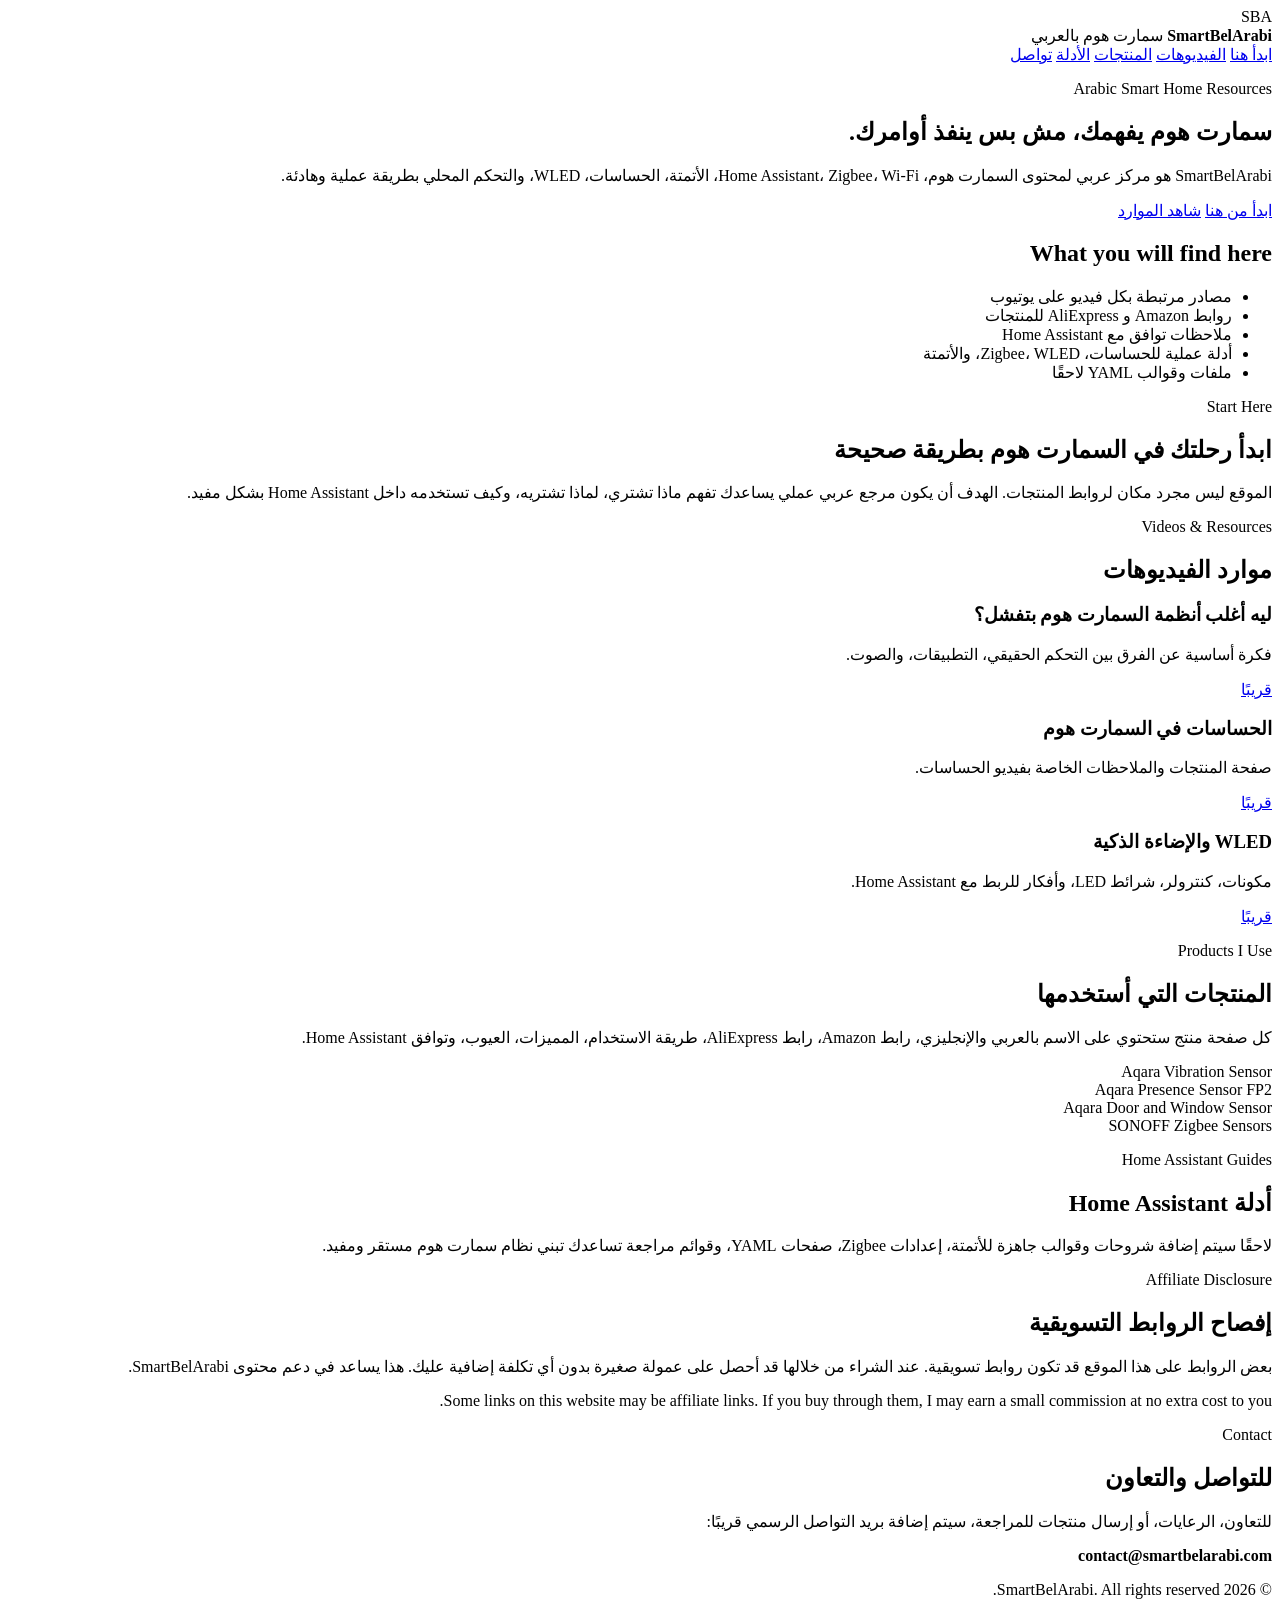
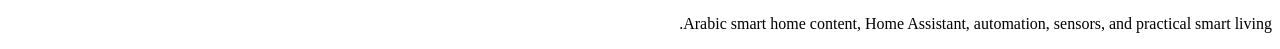
==== index.html @ aaa1e601 "Create index.html" ====
<!DOCTYPE html>
<html lang="ar" dir="rtl">
<head>
  <meta charset="UTF-8" />
  <meta name="viewport" content="width=device-width, initial-scale=1.0" />
  <title>SmartBelArabi | سمارت هوم بالعربي</title>
  <meta name="description" content="SmartBelArabi is an Arabic smart home resource hub for Home Assistant, Zigbee, Wi-Fi, automation, sensors, WLED, and practical smart living." />
  <link rel="stylesheet" href="style.css" />
</head>

<body>
  <header class="site-header">
    <div class="container nav">
      <div class="brand">
        <div class="logo">SBA</div>
        <div>
          <strong>SmartBelArabi</strong>
          <span>سمارت هوم بالعربي</span>
        </div>
      </div>

      <nav>
        <a href="#start">ابدأ هنا</a>
        <a href="#videos">الفيديوهات</a>
        <a href="#products">المنتجات</a>
        <a href="#guides">الأدلة</a>
        <a href="#contact">تواصل</a>
      </nav>
    </div>
  </header>

  <main>
    <section class="hero">
      <div class="container hero-grid">
        <div class="hero-content">
          <p class="eyebrow">Arabic Smart Home Resources</p>
          <h1>سمارت هوم يفهمك، مش بس ينفذ أوامرك.</h1>
          <p class="hero-text">
            SmartBelArabi هو مركز عربي لمحتوى السمارت هوم، Home Assistant، Zigbee، Wi-Fi،
            الأتمتة، الحساسات، WLED، والتحكم المحلي بطريقة عملية وهادئة.
          </p>

          <div class="hero-actions">
            <a class="btn primary" href="#start">ابدأ من هنا</a>
            <a class="btn secondary" href="#videos">شاهد الموارد</a>
          </div>
        </div>

        <div class="hero-card">
          <h2>What you will find here</h2>
          <ul>
            <li>مصادر مرتبطة بكل فيديو على يوتيوب</li>
            <li>روابط Amazon و AliExpress للمنتجات</li>
            <li>ملاحظات توافق مع Home Assistant</li>
            <li>أدلة عملية للحساسات، Zigbee، WLED، والأتمتة</li>
            <li>ملفات وقوالب YAML لاحقًا</li>
          </ul>
        </div>
      </div>
    </section>

    <section id="start" class="section">
      <div class="container">
        <p class="section-label">Start Here</p>
        <h2>ابدأ رحلتك في السمارت هوم بطريقة صحيحة</h2>
        <p>
          الموقع ليس مجرد مكان لروابط المنتجات. الهدف أن يكون مرجع عربي عملي يساعدك تفهم
          ماذا تشتري، لماذا تشتريه، وكيف تستخدمه داخل Home Assistant بشكل مفيد.
        </p>
      </div>
    </section>

    <section id="videos" class="section cards-section">
      <div class="container">
        <p class="section-label">Videos & Resources</p>
        <h2>موارد الفيديوهات</h2>

        <div class="cards">
          <article class="card">
            <h3>ليه أغلب أنظمة السمارت هوم بتفشل؟</h3>
            <p>فكرة أساسية عن الفرق بين التحكم الحقيقي، التطبيقات، والصوت.</p>
            <a href="#">قريبًا</a>
          </article>

          <article class="card">
            <h3>الحساسات في السمارت هوم</h3>
            <p>صفحة المنتجات والملاحظات الخاصة بفيديو الحساسات.</p>
            <a href="#">قريبًا</a>
          </article>

          <article class="card">
            <h3>WLED والإضاءة الذكية</h3>
            <p>مكونات، كنترولر، شرائط LED، وأفكار للربط مع Home Assistant.</p>
            <a href="#">قريبًا</a>
          </article>
        </div>
      </div>
    </section>

    <section id="products" class="section">
      <div class="container two-column">
        <div>
          <p class="section-label">Products I Use</p>
          <h2>المنتجات التي أستخدمها</h2>
          <p>
            كل صفحة منتج ستحتوي على الاسم بالعربي والإنجليزي، رابط Amazon، رابط AliExpress،
            طريقة الاستخدام، المميزات، العيوب، وتوافق Home Assistant.
          </p>
        </div>

        <div class="mini-list">
          <div>Aqara Vibration Sensor</div>
          <div>Aqara Presence Sensor FP2</div>
          <div>Aqara Door and Window Sensor</div>
          <div>SONOFF Zigbee Sensors</div>
        </div>
      </div>
    </section>

    <section id="guides" class="section dark-section">
      <div class="container">
        <p class="section-label">Home Assistant Guides</p>
        <h2>أدلة Home Assistant</h2>
        <p>
          لاحقًا سيتم إضافة شروحات وقوالب جاهزة للأتمتة، إعدادات Zigbee، صفحات YAML،
          وقوائم مراجعة تساعدك تبني نظام سمارت هوم مستقر ومفيد.
        </p>
      </div>
    </section>

    <section class="section disclosure">
      <div class="container">
        <p class="section-label">Affiliate Disclosure</p>
        <h2>إفصاح الروابط التسويقية</h2>
        <p>
          بعض الروابط على هذا الموقع قد تكون روابط تسويقية. عند الشراء من خلالها قد أحصل على عمولة صغيرة
          بدون أي تكلفة إضافية عليك. هذا يساعد في دعم محتوى SmartBelArabi.
        </p>
        <p>
          Some links on this website may be affiliate links. If you buy through them, I may earn a small commission
          at no extra cost to you.
        </p>
      </div>
    </section>

    <section id="contact" class="section contact">
      <div class="container">
        <p class="section-label">Contact</p>
        <h2>للتواصل والتعاون</h2>
        <p>
          للتعاون، الرعايات، أو إرسال منتجات للمراجعة، سيتم إضافة بريد التواصل الرسمي قريبًا:
        </p>
        <strong>contact@smartbelarabi.com</strong>
      </div>
    </section>
  </main>

  <footer class="site-footer">
    <div class="container footer-content">
      <p>© 2026 SmartBelArabi. All rights reserved.</p>
      <p>Arabic smart home content, Home Assistant, automation, sensors, and practical smart living.</p>
    </div>
  </footer>
</body>
</html>
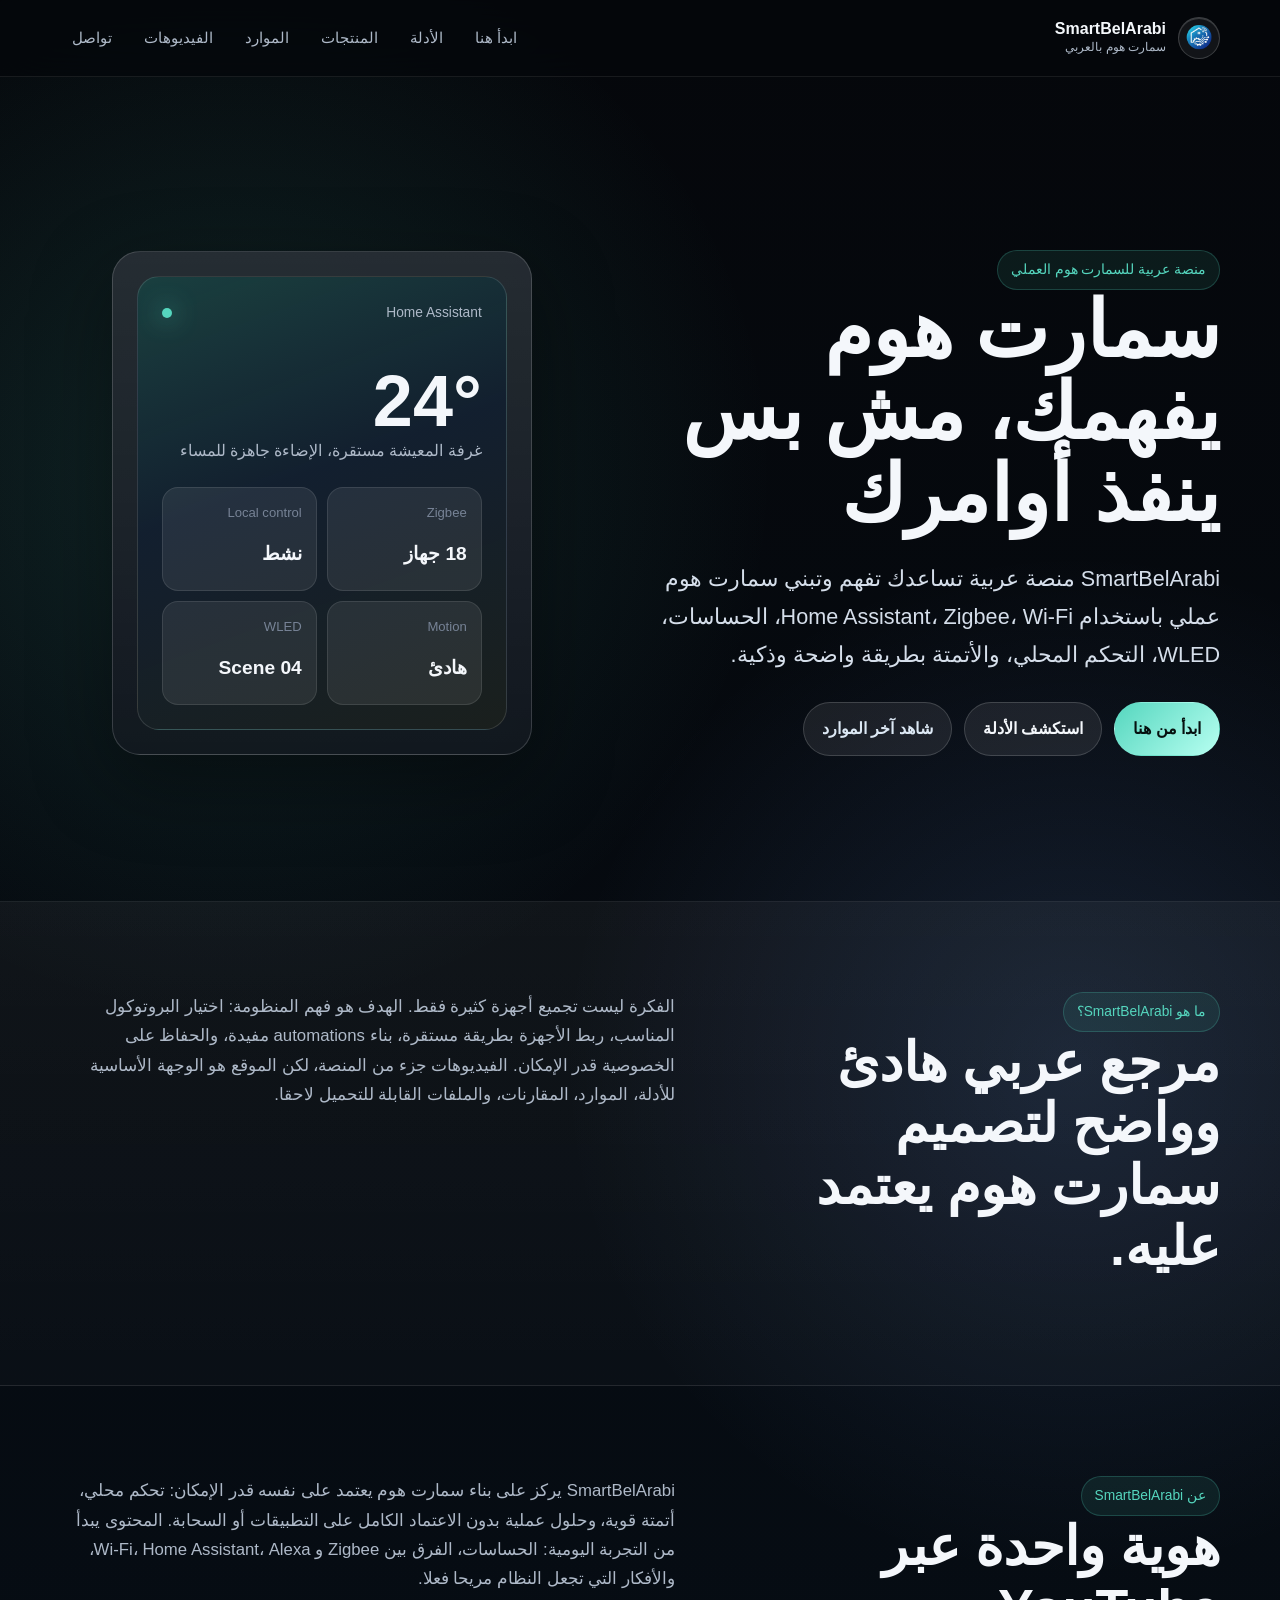
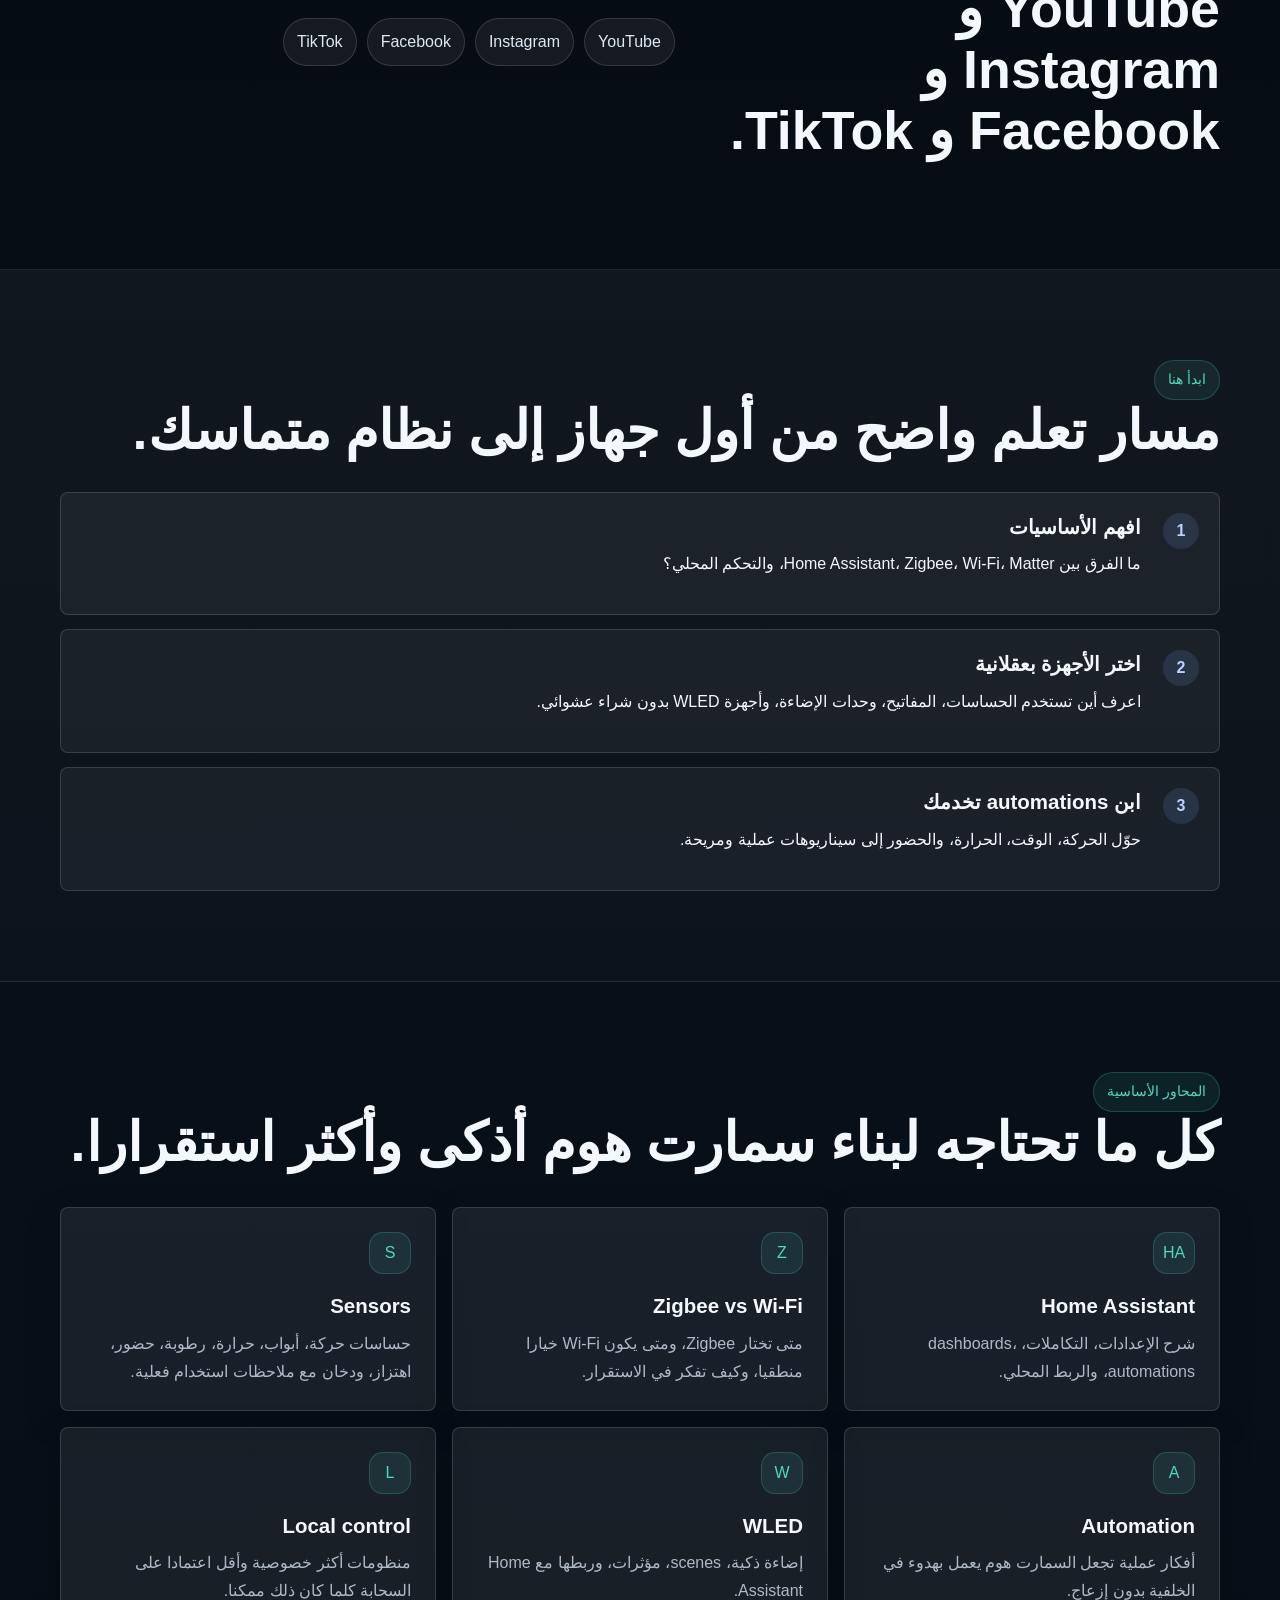
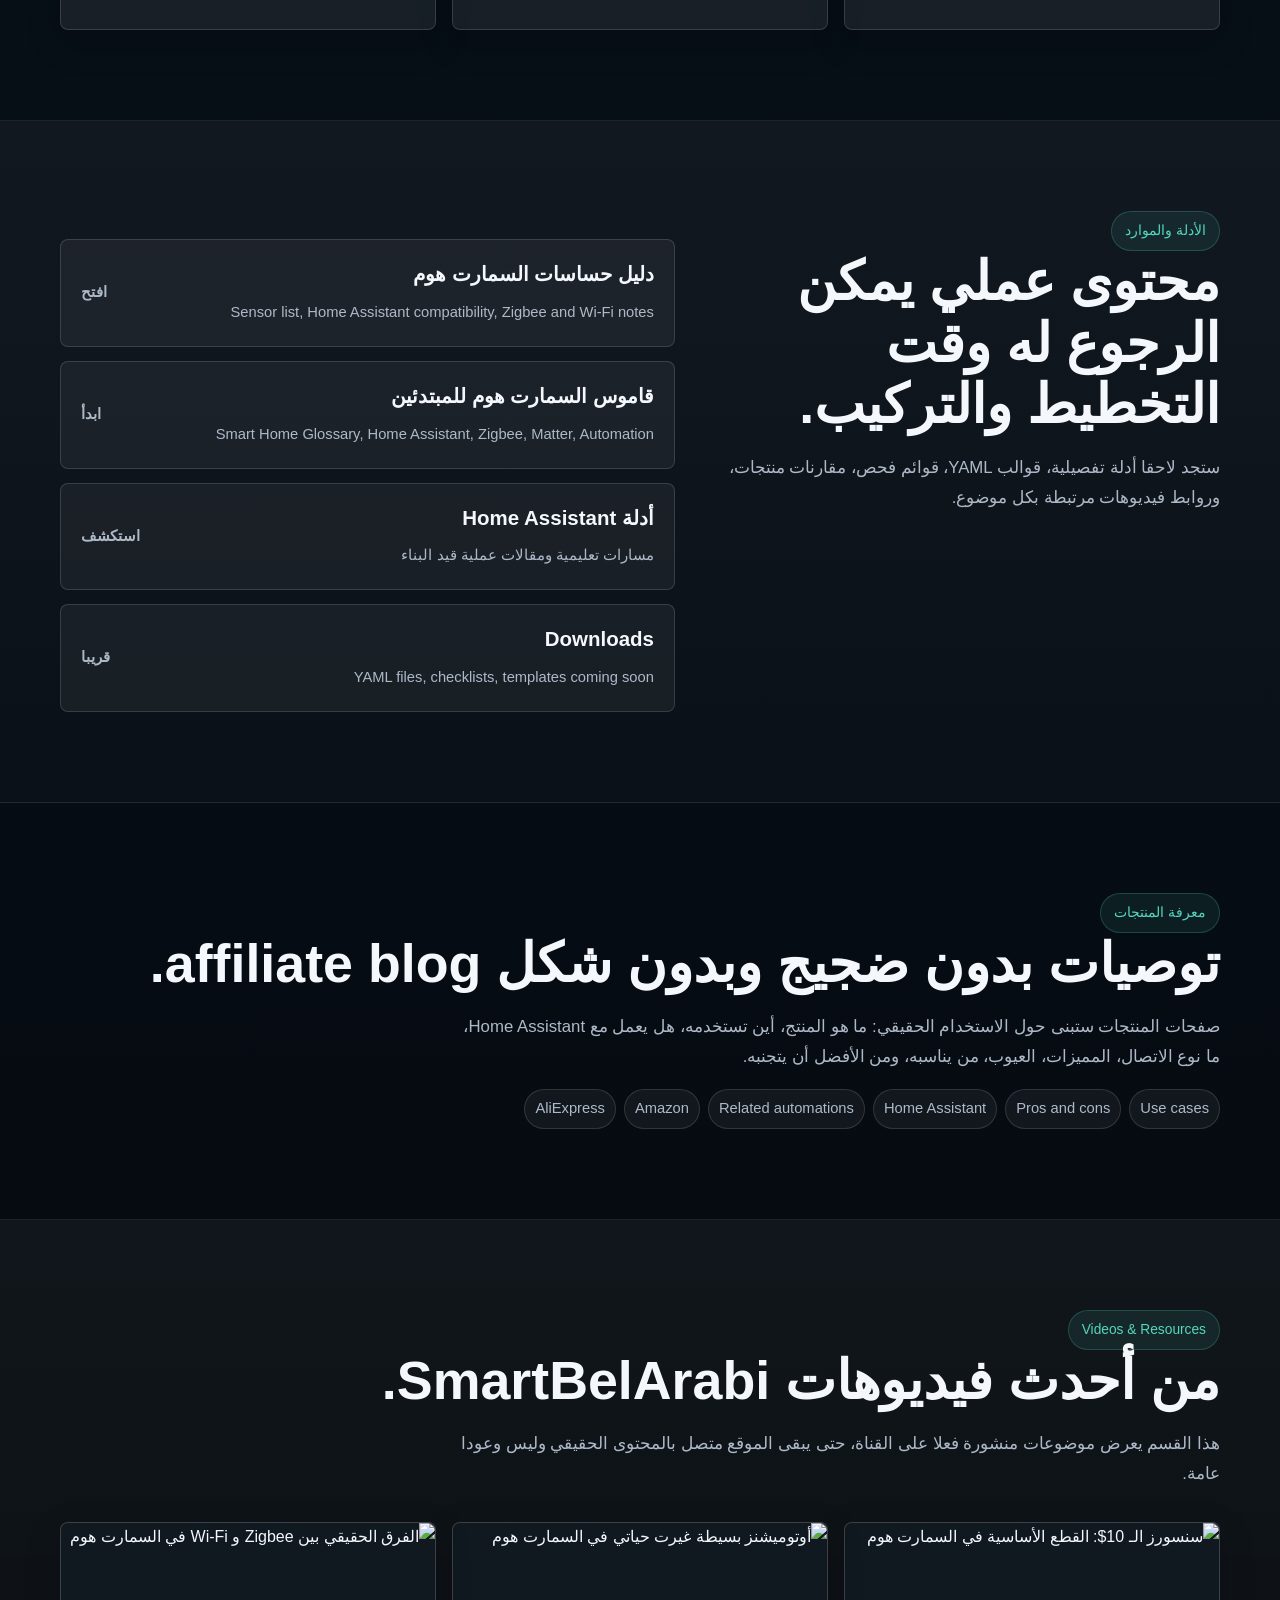
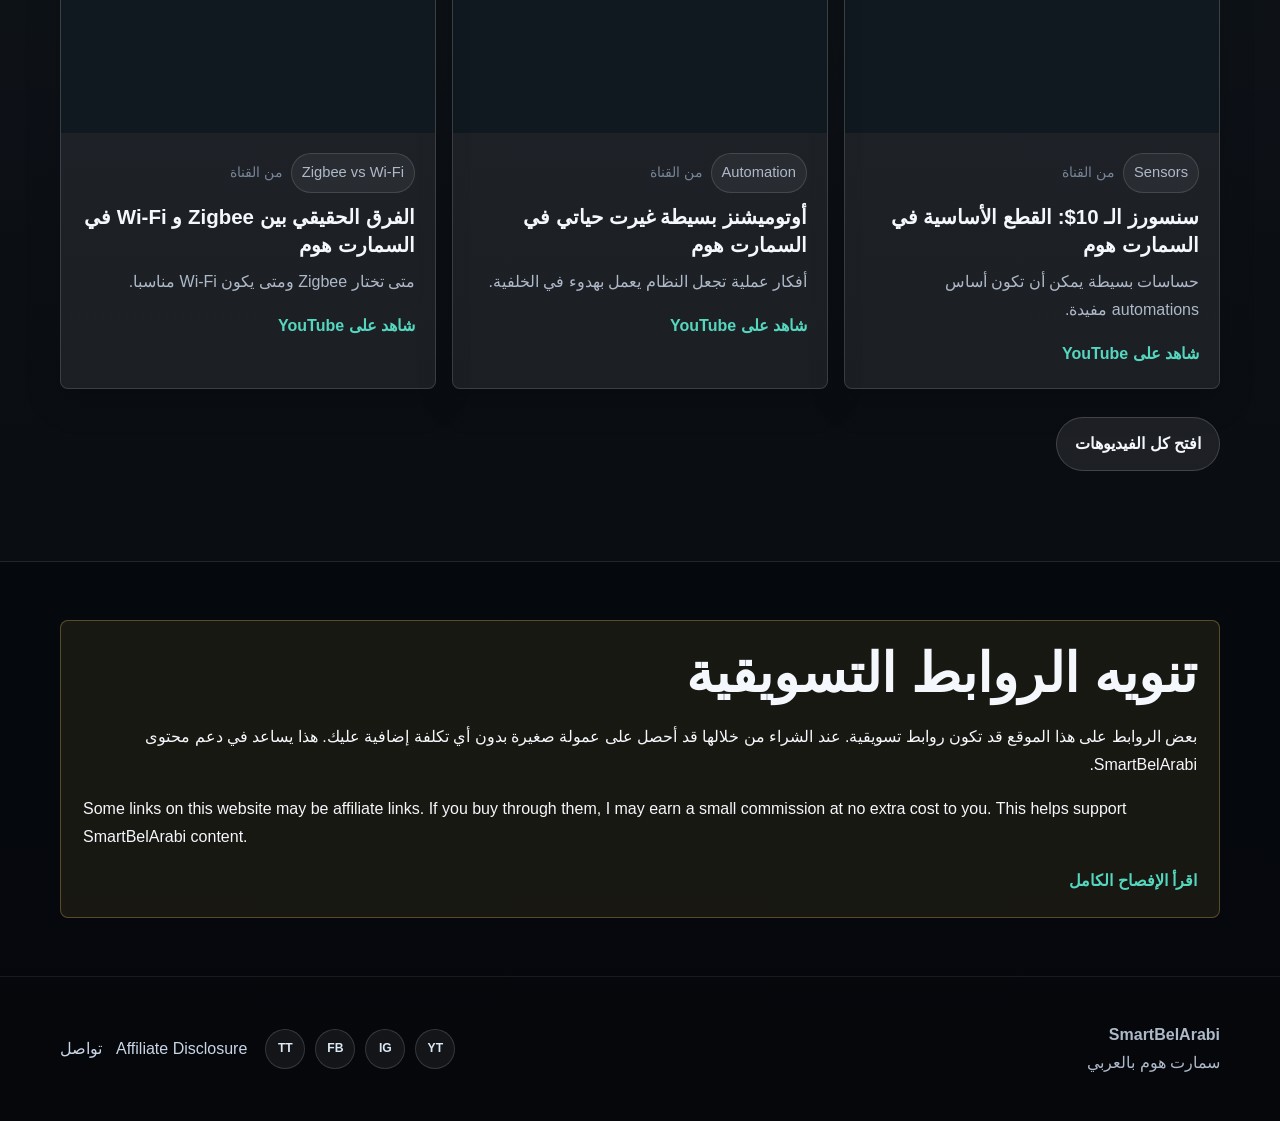
==== commit 7ae6021e: "Redesign SmartBelArabi static website" ====
--- a/index.html
+++ b/index.html
@@ -1,165 +1,195 @@
-<!DOCTYPE html>
+<!doctype html>
 <html lang="ar" dir="rtl">
 <head>
-  <meta charset="UTF-8" />
-  <meta name="viewport" content="width=device-width, initial-scale=1.0" />
-  <title>SmartBelArabi | سمارت هوم بالعربي</title>
-  <meta name="description" content="SmartBelArabi is an Arabic smart home resource hub for Home Assistant, Zigbee, Wi-Fi, automation, sensors, WLED, and practical smart living." />
-  <link rel="stylesheet" href="style.css" />
+  <meta charset="utf-8">
+  <meta name="viewport" content="width=device-width, initial-scale=1">
+  <title>SmartBelArabi | سمارت هوم بالعربي، Home Assistant، Zigbee، Automation</title>
+  <meta name="description" content="SmartBelArabi منصة عربية premium لفهم وبناء سمارت هوم عملي باستخدام Home Assistant، Zigbee، Wi-Fi، Sensors، WLED، Local control، Matter، والأتمتة.">
+  <link rel="stylesheet" href="style.css">
 </head>
-
 <body>
   <header class="site-header">
-    <div class="container nav">
-      <div class="brand">
-        <div class="logo">SBA</div>
-        <div>
-          <strong>SmartBelArabi</strong>
-          <span>سمارت هوم بالعربي</span>
-        </div>
-      </div>
-
-      <nav>
-        <a href="#start">ابدأ هنا</a>
-        <a href="#videos">الفيديوهات</a>
-        <a href="#products">المنتجات</a>
-        <a href="#guides">الأدلة</a>
-        <a href="#contact">تواصل</a>
+    <div class="nav-shell">
+      <a class="brand" href="index.html" aria-label="SmartBelArabi الرئيسية">
+        <span class="brand-mark"><img src="assets/smart-bel-logo-white.png" alt="SmartBelArabi logo"></span>
+        <span class="brand-text"><strong>SmartBelArabi</strong><span>سمارت هوم بالعربي</span></span>
+      </a>
+      <button class="menu-toggle" type="button" aria-label="فتح القائمة" aria-expanded="false"><span></span><span></span><span></span></button>
+      <nav class="nav-links" aria-label="التنقل الرئيسي">
+        <a href="pages/start-here.html">ابدأ هنا</a>
+        <a href="guides/index.html">الأدلة</a>
+        <a href="products/index.html">المنتجات</a>
+        <a href="resources/index.html">الموارد</a>
+        <a href="pages/videos.html">الفيديوهات</a>
+        <a href="pages/contact.html">تواصل</a>
       </nav>
     </div>
   </header>
 
   <main>
     <section class="hero">
-      <div class="container hero-grid">
-        <div class="hero-content">
-          <p class="eyebrow">Arabic Smart Home Resources</p>
-          <h1>سمارت هوم يفهمك، مش بس ينفذ أوامرك.</h1>
-          <p class="hero-text">
-            SmartBelArabi هو مركز عربي لمحتوى السمارت هوم، Home Assistant، Zigbee، Wi-Fi،
-            الأتمتة، الحساسات، WLED، والتحكم المحلي بطريقة عملية وهادئة.
-          </p>
-
-          <div class="hero-actions">
-            <a class="btn primary" href="#start">ابدأ من هنا</a>
-            <a class="btn secondary" href="#videos">شاهد الموارد</a>
+      <div class="section-inner hero-grid">
+        <div>
+          <span class="eyebrow">منصة عربية للسمارت هوم العملي</span>
+          <h1>سمارت هوم يفهمك، مش بس ينفذ أوامرك</h1>
+          <p class="lead">SmartBelArabi منصة عربية تساعدك تفهم وتبني سمارت هوم عملي باستخدام Home Assistant، Zigbee، Wi-Fi، الحساسات، WLED، التحكم المحلي، والأتمتة بطريقة واضحة وذكية.</p>
+          <div class="actions">
+            <a class="button primary" href="pages/start-here.html">ابدأ من هنا</a>
+            <a class="button" href="guides/index.html">استكشف الأدلة</a>
+            <a class="button ghost" href="resources/index.html">شاهد آخر الموارد</a>
           </div>
         </div>
-
-        <div class="hero-card">
-          <h2>What you will find here</h2>
-          <ul>
-            <li>مصادر مرتبطة بكل فيديو على يوتيوب</li>
-            <li>روابط Amazon و AliExpress للمنتجات</li>
-            <li>ملاحظات توافق مع Home Assistant</li>
-            <li>أدلة عملية للحساسات، Zigbee، WLED، والأتمتة</li>
-            <li>ملفات وقوالب YAML لاحقًا</li>
-          </ul>
+        <div class="device-stage" aria-hidden="true">
+          <div class="device-panel">
+            <div class="device-screen">
+              <div class="screen-top"><span>Home Assistant</span><span class="status-dot"></span></div>
+              <div class="metric"><strong>24°</strong><span>غرفة المعيشة مستقرة، الإضاءة جاهزة للمساء</span></div>
+              <div class="mini-grid">
+                <div class="mini-card"><span>Zigbee</span><strong>18 جهاز</strong></div>
+                <div class="mini-card"><span>Local control</span><strong>نشط</strong></div>
+                <div class="mini-card"><span>Motion</span><strong>هادئ</strong></div>
+                <div class="mini-card"><span>WLED</span><strong>Scene 04</strong></div>
+              </div>
+            </div>
+          </div>
         </div>
       </div>
     </section>
 
-    <section id="start" class="section">
-      <div class="container">
-        <p class="section-label">Start Here</p>
-        <h2>ابدأ رحلتك في السمارت هوم بطريقة صحيحة</h2>
-        <p>
-          الموقع ليس مجرد مكان لروابط المنتجات. الهدف أن يكون مرجع عربي عملي يساعدك تفهم
-          ماذا تشتري، لماذا تشتريه، وكيف تستخدمه داخل Home Assistant بشكل مفيد.
-        </p>
-      </div>
-    </section>
-
-    <section id="videos" class="section cards-section">
-      <div class="container">
-        <p class="section-label">Videos & Resources</p>
-        <h2>موارد الفيديوهات</h2>
-
-        <div class="cards">
-          <article class="card">
-            <h3>ليه أغلب أنظمة السمارت هوم بتفشل؟</h3>
-            <p>فكرة أساسية عن الفرق بين التحكم الحقيقي، التطبيقات، والصوت.</p>
-            <a href="#">قريبًا</a>
-          </article>
-
-          <article class="card">
-            <h3>الحساسات في السمارت هوم</h3>
-            <p>صفحة المنتجات والملاحظات الخاصة بفيديو الحساسات.</p>
-            <a href="#">قريبًا</a>
-          </article>
-
-          <article class="card">
-            <h3>WLED والإضاءة الذكية</h3>
-            <p>مكونات، كنترولر، شرائط LED، وأفكار للربط مع Home Assistant.</p>
-            <a href="#">قريبًا</a>
-          </article>
+    <section class="section band">
+      <div class="section-inner split">
+        <div>
+          <span class="eyebrow">ما هو SmartBelArabi؟</span>
+          <h2>مرجع عربي هادئ وواضح لتصميم سمارت هوم يعتمد عليه.</h2>
+        </div>
+        <div>
+          <p class="section-copy">الفكرة ليست تجميع أجهزة كثيرة فقط. الهدف هو فهم المنظومة: اختيار البروتوكول المناسب، ربط الأجهزة بطريقة مستقرة، بناء automations مفيدة، والحفاظ على الخصوصية قدر الإمكان. الفيديوهات جزء من المنصة، لكن الموقع هو الوجهة الأساسية للأدلة، الموارد، المقارنات، والملفات القابلة للتحميل لاحقا.</p>
         </div>
       </div>
     </section>
 
-    <section id="products" class="section">
-      <div class="container two-column">
+    <section class="section">
+      <div class="section-inner split">
         <div>
-          <p class="section-label">Products I Use</p>
-          <h2>المنتجات التي أستخدمها</h2>
-          <p>
-            كل صفحة منتج ستحتوي على الاسم بالعربي والإنجليزي، رابط Amazon، رابط AliExpress،
-            طريقة الاستخدام، المميزات، العيوب، وتوافق Home Assistant.
-          </p>
+          <span class="eyebrow">عن SmartBelArabi</span>
+          <h2>هوية واحدة عبر YouTube و Instagram و Facebook و TikTok.</h2>
         </div>
-
-        <div class="mini-list">
-          <div>Aqara Vibration Sensor</div>
-          <div>Aqara Presence Sensor FP2</div>
-          <div>Aqara Door and Window Sensor</div>
-          <div>SONOFF Zigbee Sensors</div>
+        <div>
+          <p class="section-copy">SmartBelArabi يركز على بناء سمارت هوم يعتمد على نفسه قدر الإمكان: تحكم محلي، أتمتة قوية، وحلول عملية بدون الاعتماد الكامل على التطبيقات أو السحابة. المحتوى يبدأ من التجربة اليومية: الحساسات، الفرق بين Zigbee و Wi-Fi، Home Assistant، Alexa، والأفكار التي تجعل النظام مريحا فعلا.</p>
+          <div class="social-links" aria-label="روابط SmartBelArabi الاجتماعية">
+            <a href="https://www.youtube.com/@smartbelarabi">YouTube</a>
+            <a href="https://instagram.com/smartbelarabi">Instagram</a>
+            <a href="https://www.facebook.com/smartBelArabi">Facebook</a>
+            <a href="https://www.tiktok.com/@smarthomebelarabi?_r=1&_t=ZS-96xCfoLJYSC">TikTok</a>
+          </div>
         </div>
       </div>
     </section>
 
-    <section id="guides" class="section dark-section">
-      <div class="container">
-        <p class="section-label">Home Assistant Guides</p>
-        <h2>أدلة Home Assistant</h2>
-        <p>
-          لاحقًا سيتم إضافة شروحات وقوالب جاهزة للأتمتة، إعدادات Zigbee، صفحات YAML،
-          وقوائم مراجعة تساعدك تبني نظام سمارت هوم مستقر ومفيد.
-        </p>
+    <section class="section band">
+      <div class="section-inner">
+        <span class="eyebrow">ابدأ هنا</span>
+        <h2>مسار تعلم واضح من أول جهاز إلى نظام متماسك.</h2>
+        <ol class="number-list">
+          <li><div><h3>افهم الأساسيات</h3><p>ما الفرق بين Home Assistant، Zigbee، Wi-Fi، Matter، والتحكم المحلي؟</p></div></li>
+          <li><div><h3>اختر الأجهزة بعقلانية</h3><p>اعرف أين تستخدم الحساسات، المفاتيح، وحدات الإضاءة، وأجهزة WLED بدون شراء عشوائي.</p></div></li>
+          <li><div><h3>ابن automations تخدمك</h3><p>حوّل الحركة، الوقت، الحرارة، والحضور إلى سيناريوهات عملية ومريحة.</p></div></li>
+        </ol>
       </div>
     </section>
 
-    <section class="section disclosure">
-      <div class="container">
-        <p class="section-label">Affiliate Disclosure</p>
-        <h2>إفصاح الروابط التسويقية</h2>
-        <p>
-          بعض الروابط على هذا الموقع قد تكون روابط تسويقية. عند الشراء من خلالها قد أحصل على عمولة صغيرة
-          بدون أي تكلفة إضافية عليك. هذا يساعد في دعم محتوى SmartBelArabi.
-        </p>
-        <p>
-          Some links on this website may be affiliate links. If you buy through them, I may earn a small commission
-          at no extra cost to you.
-        </p>
+    <section class="section">
+      <div class="section-inner">
+        <span class="eyebrow">المحاور الأساسية</span>
+        <h2>كل ما تحتاجه لبناء سمارت هوم أذكى وأكثر استقرارا.</h2>
+        <div class="card-grid">
+          <article class="card"><div class="icon">HA</div><h3>Home Assistant</h3><p>شرح الإعدادات، التكاملات، dashboards، automations، والربط المحلي.</p></article>
+          <article class="card"><div class="icon">Z</div><h3>Zigbee vs Wi-Fi</h3><p>متى تختار Zigbee، ومتى يكون Wi-Fi خيارا منطقيا، وكيف تفكر في الاستقرار.</p></article>
+          <article class="card"><div class="icon">S</div><h3>Sensors</h3><p>حساسات حركة، أبواب، حرارة، رطوبة، حضور، اهتزاز، ودخان مع ملاحظات استخدام فعلية.</p></article>
+          <article class="card"><div class="icon">A</div><h3>Automation</h3><p>أفكار عملية تجعل السمارت هوم يعمل بهدوء في الخلفية بدون إزعاج.</p></article>
+          <article class="card"><div class="icon">W</div><h3>WLED</h3><p>إضاءة ذكية، scenes، مؤثرات، وربطها مع Home Assistant.</p></article>
+          <article class="card"><div class="icon">L</div><h3>Local control</h3><p>منظومات أكثر خصوصية وأقل اعتمادا على السحابة كلما كان ذلك ممكنا.</p></article>
+        </div>
       </div>
     </section>
 
-    <section id="contact" class="section contact">
-      <div class="container">
-        <p class="section-label">Contact</p>
-        <h2>للتواصل والتعاون</h2>
-        <p>
-          للتعاون، الرعايات، أو إرسال منتجات للمراجعة، سيتم إضافة بريد التواصل الرسمي قريبًا:
-        </p>
-        <strong>contact@smartbelarabi.com</strong>
+    <section class="section band">
+      <div class="section-inner split">
+        <div>
+          <span class="eyebrow">الأدلة والموارد</span>
+          <h2>محتوى عملي يمكن الرجوع له وقت التخطيط والتركيب.</h2>
+          <p class="section-copy">ستجد لاحقا أدلة تفصيلية، قوالب YAML، قوائم فحص، مقارنات منتجات، وروابط فيديوهات مرتبطة بكل موضوع.</p>
+        </div>
+        <div class="resource-list">
+          <a class="resource-row" href="resources/sensors.html"><div><h3>دليل حساسات السمارت هوم</h3><span>Sensor list, Home Assistant compatibility, Zigbee and Wi-Fi notes</span></div><span class="placeholder-link">افتح</span></a>
+          <a class="resource-row" href="resources/glossary.html"><div><h3>قاموس السمارت هوم للمبتدئين</h3><span>Smart Home Glossary, Home Assistant, Zigbee, Matter, Automation</span></div><span class="placeholder-link">ابدأ</span></a>
+          <a class="resource-row" href="guides/index.html"><div><h3>أدلة Home Assistant</h3><span>مسارات تعليمية ومقالات عملية قيد البناء</span></div><span class="placeholder-link">استكشف</span></a>
+          <a class="resource-row" href="downloads/index.html"><div><h3>Downloads</h3><span>YAML files, checklists, templates coming soon</span></div><span class="placeholder-link">قريبا</span></a>
+        </div>
+      </div>
+    </section>
+
+    <section class="section">
+      <div class="section-inner">
+        <span class="eyebrow">معرفة المنتجات</span>
+        <h2>توصيات بدون ضجيج وبدون شكل affiliate blog.</h2>
+        <p class="section-copy">صفحات المنتجات ستبنى حول الاستخدام الحقيقي: ما هو المنتج، أين تستخدمه، هل يعمل مع Home Assistant، ما نوع الاتصال، المميزات، العيوب، من يناسبه، ومن الأفضل أن يتجنبه.</p>
+        <div class="tag-row">
+          <span class="tag">Use cases</span>
+          <span class="tag">Pros and cons</span>
+          <span class="tag">Home Assistant</span>
+          <span class="tag">Related automations</span>
+          <span class="tag">Amazon</span>
+          <span class="tag">AliExpress</span>
+        </div>
+      </div>
+    </section>
+
+    <section class="section band">
+      <div class="section-inner">
+        <span class="eyebrow">Videos & Resources</span>
+        <h2>من أحدث فيديوهات SmartBelArabi.</h2>
+        <p class="section-copy">هذا القسم يعرض موضوعات منشورة فعلا على القناة، حتى يبقى الموقع متصل بالمحتوى الحقيقي وليس وعودا عامة.</p>
+        <div class="video-grid">
+          <article class="video-card">
+            <img src="https://i.ytimg.com/vi/VCcr8wxcW9g/hqdefault.jpg" alt="سنسورز الـ 10$: القطع الأساسية في السمارت هوم">
+            <div class="video-body"><div class="meta-line"><span class="tag">Sensors</span><span>من القناة</span></div><h3>سنسورز الـ 10$: القطع الأساسية في السمارت هوم</h3><p>حساسات بسيطة يمكن أن تكون أساس automations مفيدة.</p><a class="placeholder-link" href="https://www.youtube.com/watch?v=VCcr8wxcW9g">شاهد على YouTube</a></div>
+          </article>
+          <article class="video-card">
+            <img src="https://i.ytimg.com/vi/bqCfHTA_Wx0/hqdefault.jpg" alt="أوتوميشنز بسيطة غيرت حياتي في السمارت هوم">
+            <div class="video-body"><div class="meta-line"><span class="tag">Automation</span><span>من القناة</span></div><h3>أوتوميشنز بسيطة غيرت حياتي في السمارت هوم</h3><p>أفكار عملية تجعل النظام يعمل بهدوء في الخلفية.</p><a class="placeholder-link" href="https://www.youtube.com/watch?v=bqCfHTA_Wx0">شاهد على YouTube</a></div>
+          </article>
+          <article class="video-card">
+            <img src="https://i.ytimg.com/vi/kyB3GU2MaBA/hqdefault.jpg" alt="الفرق الحقيقي بين Zigbee و Wi-Fi في السمارت هوم">
+            <div class="video-body"><div class="meta-line"><span class="tag">Zigbee vs Wi-Fi</span><span>من القناة</span></div><h3>الفرق الحقيقي بين Zigbee و Wi-Fi في السمارت هوم</h3><p>متى تختار Zigbee ومتى يكون Wi-Fi مناسبا.</p><a class="placeholder-link" href="https://www.youtube.com/watch?v=kyB3GU2MaBA">شاهد على YouTube</a></div>
+          </article>
+        </div>
+        <div class="actions"><a class="button" href="pages/videos.html">افتح كل الفيديوهات</a></div>
+      </div>
+    </section>
+
+    <section class="section compact">
+      <div class="section-inner notice">
+        <h2>تنويه الروابط التسويقية</h2>
+        <p>بعض الروابط على هذا الموقع قد تكون روابط تسويقية. عند الشراء من خلالها قد أحصل على عمولة صغيرة بدون أي تكلفة إضافية عليك. هذا يساعد في دعم محتوى SmartBelArabi.</p>
+        <p lang="en" dir="ltr">Some links on this website may be affiliate links. If you buy through them, I may earn a small commission at no extra cost to you. This helps support SmartBelArabi content.</p>
+        <a class="placeholder-link" href="pages/affiliate-disclosure.html">اقرأ الإفصاح الكامل</a>
       </div>
     </section>
   </main>
 
   <footer class="site-footer">
-    <div class="container footer-content">
-      <p>© 2026 SmartBelArabi. All rights reserved.</p>
-      <p>Arabic smart home content, Home Assistant, automation, sensors, and practical smart living.</p>
+    <div class="section-inner footer-grid">
+      <div><strong>SmartBelArabi</strong><br><span>سمارت هوم بالعربي</span></div>
+      <div class="social-icon-links" aria-label="روابط SmartBelArabi الاجتماعية">
+        <a class="social-icon" href="https://www.youtube.com/@smartbelarabi" aria-label="YouTube">YT</a>
+        <a class="social-icon" href="https://instagram.com/smartbelarabi" aria-label="Instagram">IG</a>
+        <a class="social-icon" href="https://www.facebook.com/smartBelArabi" aria-label="Facebook">FB</a>
+        <a class="social-icon" href="https://www.tiktok.com/@smarthomebelarabi?_r=1&_t=ZS-96xCfoLJYSC" aria-label="TikTok">TT</a>
+      </div>
+      <div class="footer-links"><a href="pages/affiliate-disclosure.html">Affiliate Disclosure</a><a href="pages/contact.html">تواصل</a></div>
     </div>
   </footer>
+  <script src="script.js"></script>
 </body>
 </html>
--- a/style.css
+++ b/style.css
@@ -0,0 +1,981 @@
+:root {
+  color-scheme: dark;
+  --bg: #05070b;
+  --bg-soft: #0b1118;
+  --panel: rgba(255, 255, 255, 0.07);
+  --panel-strong: rgba(255, 255, 255, 0.11);
+  --text: #f4f7fb;
+  --muted: #aeb9c8;
+  --quiet: #778396;
+  --line: rgba(255, 255, 255, 0.14);
+  --accent: #55d6be;
+  --accent-2: #79a8ff;
+  --accent-3: #ffd166;
+  --shadow: 0 24px 80px rgba(0, 0, 0, 0.38);
+  --radius: 8px;
+  --max: 1160px;
+  font-family: "IBM Plex Sans Arabic", "Noto Sans Arabic", "Segoe UI", Tahoma, Arial, sans-serif;
+}
+
+* {
+  box-sizing: border-box;
+}
+
+html {
+  scroll-behavior: smooth;
+}
+
+body {
+  margin: 0;
+  direction: rtl;
+  background:
+    radial-gradient(circle at 18% 8%, rgba(85, 214, 190, 0.14), transparent 34rem),
+    radial-gradient(circle at 84% 18%, rgba(121, 168, 255, 0.14), transparent 32rem),
+    linear-gradient(180deg, #05070b 0%, #071019 46%, #05070b 100%);
+  color: var(--text);
+  font-size: 16px;
+  line-height: 1.75;
+  overflow-x: hidden;
+}
+
+a {
+  color: inherit;
+  text-decoration: none;
+}
+
+img,
+svg {
+  max-width: 100%;
+}
+
+.site-header {
+  position: sticky;
+  top: 0;
+  z-index: 50;
+  border-bottom: 1px solid rgba(255, 255, 255, 0.08);
+  background: rgba(5, 7, 11, 0.74);
+  backdrop-filter: blur(20px);
+  transition: background 220ms ease, border-color 220ms ease;
+}
+
+.site-header.is-scrolled {
+  border-color: rgba(255, 255, 255, 0.13);
+  background: rgba(5, 7, 11, 0.88);
+}
+
+.nav-shell,
+.section-inner {
+  width: min(var(--max), calc(100% - 40px));
+  margin-inline: auto;
+}
+
+.nav-shell {
+  min-height: 76px;
+  display: flex;
+  align-items: center;
+  justify-content: space-between;
+  gap: 22px;
+}
+
+.brand {
+  display: inline-flex;
+  align-items: center;
+  gap: 12px;
+  min-width: max-content;
+}
+
+.brand-mark {
+  width: 42px;
+  height: 42px;
+  display: grid;
+  place-items: center;
+  border: 1px solid rgba(255, 255, 255, 0.18);
+  border-radius: 999px;
+  background: rgba(255, 255, 255, 0.06);
+  box-shadow: inset 0 1px 0 rgba(255, 255, 255, 0.16);
+  overflow: hidden;
+}
+
+.brand-mark img {
+  width: 100%;
+  height: 100%;
+  object-fit: cover;
+  display: block;
+}
+
+.brand-text strong {
+  display: block;
+  font-size: 1rem;
+  line-height: 1.2;
+}
+
+.brand-text span {
+  display: block;
+  color: var(--muted);
+  font-size: 0.78rem;
+  line-height: 1.5;
+}
+
+.nav-links {
+  display: flex;
+  align-items: center;
+  gap: 8px;
+}
+
+.nav-links a {
+  color: var(--muted);
+  font-size: 0.94rem;
+  padding: 10px 12px;
+  border-radius: 999px;
+  transition: color 180ms ease, background 180ms ease, transform 180ms ease;
+}
+
+.nav-links a:hover,
+.nav-links a:focus-visible,
+.nav-links a[aria-current="page"] {
+  color: var(--text);
+  background: rgba(255, 255, 255, 0.08);
+  outline: none;
+}
+
+.nav-links a:hover,
+.nav-links a:focus-visible {
+  transform: translateY(-1px);
+}
+
+.menu-toggle {
+  display: none;
+  width: 42px;
+  height: 42px;
+  border: 1px solid var(--line);
+  border-radius: 999px;
+  background: rgba(255, 255, 255, 0.06);
+  color: var(--text);
+  cursor: pointer;
+}
+
+.menu-toggle span {
+  display: block;
+  width: 18px;
+  height: 2px;
+  margin: 4px auto;
+  background: currentColor;
+  border-radius: 2px;
+}
+
+.hero {
+  position: relative;
+  min-height: calc(100vh - 76px);
+  display: grid;
+  align-items: center;
+  padding: 82px 0 54px;
+}
+
+.hero-grid {
+  display: grid;
+  grid-template-columns: minmax(0, 1.05fr) minmax(300px, 0.95fr);
+  align-items: center;
+  gap: 58px;
+}
+
+.eyebrow {
+  display: inline-flex;
+  align-items: center;
+  gap: 8px;
+  color: var(--accent);
+  background: rgba(85, 214, 190, 0.09);
+  border: 1px solid rgba(85, 214, 190, 0.22);
+  border-radius: 999px;
+  padding: 7px 13px;
+  font-size: 0.86rem;
+}
+
+h1,
+h2,
+h3,
+p {
+  margin-top: 0;
+}
+
+h1 {
+  max-width: 850px;
+  margin-bottom: 24px;
+  font-size: clamp(3rem, 6.1vw, 5.55rem);
+  line-height: 1.05;
+  letter-spacing: 0;
+}
+
+h2 {
+  margin-bottom: 18px;
+  font-size: clamp(2rem, 4.2vw, 4rem);
+  line-height: 1.14;
+  letter-spacing: 0;
+}
+
+h3 {
+  margin-bottom: 10px;
+  font-size: 1.28rem;
+  line-height: 1.35;
+}
+
+.lead {
+  max-width: 760px;
+  color: #d5deea;
+  font-size: clamp(1.08rem, 2vw, 1.35rem);
+}
+
+.section-copy {
+  max-width: 760px;
+  color: var(--muted);
+  font-size: 1.05rem;
+}
+
+.actions {
+  display: flex;
+  flex-wrap: wrap;
+  gap: 12px;
+  margin-top: 28px;
+}
+
+.button {
+  display: inline-flex;
+  align-items: center;
+  justify-content: center;
+  min-height: 48px;
+  padding: 12px 18px;
+  border-radius: 999px;
+  border: 1px solid rgba(255, 255, 255, 0.16);
+  color: var(--text);
+  background: rgba(255, 255, 255, 0.08);
+  font-weight: 700;
+  transition: transform 180ms ease, background 180ms ease, border-color 180ms ease;
+}
+
+.button:hover,
+.button:focus-visible {
+  transform: translateY(-2px);
+  background: rgba(255, 255, 255, 0.13);
+  outline: none;
+}
+
+.button.primary {
+  color: #06100f;
+  border-color: transparent;
+  background: linear-gradient(135deg, var(--accent), #b7fff1);
+}
+
+.button.ghost {
+  color: #dce8f4;
+}
+
+.device-stage {
+  position: relative;
+  min-height: 520px;
+  display: grid;
+  place-items: center;
+}
+
+.device-panel {
+  width: min(420px, 100%);
+  border: 1px solid rgba(255, 255, 255, 0.16);
+  border-radius: 28px;
+  background:
+    linear-gradient(180deg, rgba(255, 255, 255, 0.12), rgba(255, 255, 255, 0.04)),
+    rgba(8, 14, 23, 0.82);
+  box-shadow: var(--shadow);
+  padding: 24px;
+}
+
+.device-screen {
+  border-radius: 22px;
+  background:
+    linear-gradient(160deg, rgba(85, 214, 190, 0.24), rgba(121, 168, 255, 0.1) 44%, rgba(255, 209, 102, 0.08)),
+    #071017;
+  border: 1px solid rgba(255, 255, 255, 0.13);
+  padding: 24px;
+}
+
+.screen-top {
+  display: flex;
+  align-items: center;
+  justify-content: space-between;
+  color: var(--muted);
+  font-size: 0.86rem;
+}
+
+.status-dot {
+  width: 10px;
+  height: 10px;
+  border-radius: 999px;
+  background: var(--accent);
+  box-shadow: 0 0 24px rgba(85, 214, 190, 0.9);
+}
+
+.metric {
+  margin: 40px 0 22px;
+}
+
+.metric strong {
+  display: block;
+  font-size: 4.5rem;
+  line-height: 1;
+}
+
+.metric span {
+  color: var(--muted);
+}
+
+.mini-grid {
+  display: grid;
+  grid-template-columns: repeat(2, 1fr);
+  gap: 10px;
+}
+
+.mini-card {
+  min-height: 104px;
+  border-radius: 16px;
+  padding: 14px;
+  background: rgba(255, 255, 255, 0.08);
+  border: 1px solid rgba(255, 255, 255, 0.1);
+}
+
+.mini-card span {
+  display: block;
+  color: var(--quiet);
+  font-size: 0.82rem;
+}
+
+.mini-card strong {
+  display: block;
+  margin-top: 12px;
+  font-size: 1.2rem;
+}
+
+.section {
+  padding: 90px 0;
+}
+
+.section.compact {
+  padding: 58px 0;
+}
+
+.split {
+  display: grid;
+  grid-template-columns: minmax(0, 0.9fr) minmax(0, 1.1fr);
+  gap: 42px;
+  align-items: start;
+}
+
+.card-grid {
+  display: grid;
+  grid-template-columns: repeat(3, minmax(0, 1fr));
+  gap: 16px;
+  margin-top: 34px;
+}
+
+.card,
+.wide-card {
+  border: 1px solid var(--line);
+  border-radius: var(--radius);
+  background: var(--panel);
+  padding: 24px;
+  box-shadow: 0 12px 36px rgba(0, 0, 0, 0.18);
+}
+
+.card p,
+.wide-card p {
+  color: var(--muted);
+  margin-bottom: 0;
+}
+
+.video-grid,
+.product-grid {
+  display: grid;
+  grid-template-columns: repeat(3, minmax(0, 1fr));
+  gap: 16px;
+  margin-top: 34px;
+}
+
+.video-card,
+.product-card {
+  overflow: hidden;
+  border: 1px solid var(--line);
+  border-radius: var(--radius);
+  background: var(--panel);
+  box-shadow: 0 12px 36px rgba(0, 0, 0, 0.18);
+}
+
+.video-card img,
+.product-card img {
+  display: block;
+  width: 100%;
+  aspect-ratio: 16 / 9;
+  object-fit: cover;
+  background: #101820;
+}
+
+.video-body,
+.product-body {
+  padding: 20px;
+}
+
+.video-body p,
+.product-body p {
+  color: var(--muted);
+}
+
+.meta-line {
+  display: flex;
+  flex-wrap: wrap;
+  align-items: center;
+  gap: 8px;
+  margin-bottom: 10px;
+  color: var(--quiet);
+  font-size: 0.86rem;
+}
+
+.social-links {
+  display: flex;
+  flex-wrap: wrap;
+  gap: 10px;
+  margin-top: 24px;
+}
+
+.social-links a {
+  display: inline-flex;
+  align-items: center;
+  justify-content: center;
+  min-height: 40px;
+  padding: 9px 13px;
+  border: 1px solid var(--line);
+  border-radius: 999px;
+  color: #dce8f4;
+  background: rgba(255, 255, 255, 0.06);
+}
+
+.social-icon-links {
+  display: flex;
+  flex-wrap: wrap;
+  gap: 10px;
+  align-items: center;
+}
+
+.social-icon {
+  width: 40px;
+  height: 40px;
+  display: inline-grid;
+  place-items: center;
+  border: 1px solid var(--line);
+  border-radius: 999px;
+  background: rgba(255, 255, 255, 0.06);
+  color: #dce8f4;
+  font-size: 0.76rem;
+  font-weight: 800;
+  transition: transform 180ms ease, background 180ms ease, color 180ms ease;
+}
+
+.social-icon:hover,
+.social-icon:focus-visible {
+  transform: translateY(-2px);
+  color: #06100f;
+  background: linear-gradient(135deg, var(--accent), #b7fff1);
+  outline: none;
+}
+
+.contact-layout {
+  display: grid;
+  grid-template-columns: minmax(0, 0.9fr) minmax(320px, 1.1fr);
+  gap: 22px;
+  align-items: start;
+}
+
+.contact-form {
+  border: 1px solid var(--line);
+  border-radius: var(--radius);
+  background: var(--panel);
+  padding: 24px;
+  box-shadow: 0 12px 36px rgba(0, 0, 0, 0.18);
+}
+
+.form-grid {
+  display: grid;
+  grid-template-columns: repeat(2, minmax(0, 1fr));
+  gap: 14px;
+}
+
+.field {
+  display: grid;
+  gap: 7px;
+}
+
+.field.full {
+  grid-column: 1 / -1;
+}
+
+.field label {
+  color: #dce8f4;
+  font-weight: 700;
+}
+
+.field input,
+.field select,
+.field textarea {
+  width: 100%;
+  min-height: 48px;
+  border: 1px solid var(--line);
+  border-radius: 14px;
+  background: rgba(255, 255, 255, 0.07);
+  color: var(--text);
+  padding: 11px 14px;
+  font: inherit;
+}
+
+.field textarea {
+  min-height: 150px;
+  resize: vertical;
+}
+
+.field input:focus,
+.field select:focus,
+.field textarea:focus {
+  outline: 2px solid rgba(85, 214, 190, 0.34);
+  outline-offset: 2px;
+}
+
+.form-note {
+  margin: 14px 0 0;
+  color: var(--quiet);
+  font-size: 0.9rem;
+}
+
+.glossary-tools {
+  display: grid;
+  grid-template-columns: minmax(260px, 420px) 1fr auto;
+  gap: 12px;
+  align-items: center;
+  margin-top: 30px;
+}
+
+.search-field {
+  width: 100%;
+  min-height: 48px;
+  border: 1px solid var(--line);
+  border-radius: 999px;
+  background: rgba(255, 255, 255, 0.07);
+  color: var(--text);
+  padding: 10px 18px;
+  font: inherit;
+}
+
+.search-field::placeholder {
+  color: var(--quiet);
+}
+
+.search-field:focus {
+  outline: 2px solid rgba(85, 214, 190, 0.34);
+  outline-offset: 2px;
+}
+
+.filter-row {
+  display: flex;
+  flex-wrap: wrap;
+  gap: 8px;
+}
+
+.filter-chip {
+  min-height: 38px;
+  border: 1px solid var(--line);
+  border-radius: 999px;
+  background: rgba(255, 255, 255, 0.055);
+  color: var(--muted);
+  padding: 8px 12px;
+  font: inherit;
+  cursor: pointer;
+}
+
+.filter-chip:hover,
+.filter-chip:focus-visible,
+.filter-chip.is-active {
+  color: #06100f;
+  background: linear-gradient(135deg, var(--accent), #b7fff1);
+  border-color: transparent;
+  outline: none;
+}
+
+.glossary-grid {
+  display: grid;
+  grid-template-columns: repeat(3, minmax(0, 1fr));
+  gap: 16px;
+  margin-top: 34px;
+}
+
+.glossary-results {
+  margin-top: 16px;
+}
+
+.glossary-category {
+  margin-top: 48px;
+}
+
+.glossary-category h2 {
+  font-size: clamp(1.8rem, 3vw, 2.7rem);
+}
+
+.glossary-card {
+  border: 1px solid var(--line);
+  border-radius: var(--radius);
+  background: var(--panel);
+  padding: 22px;
+}
+
+.glossary-card h3 {
+  margin-top: 16px;
+  margin-bottom: 4px;
+}
+
+.english-term {
+  color: var(--accent);
+  font-size: 1rem;
+  font-weight: 700;
+  margin-bottom: 14px;
+  text-align: right;
+}
+
+.term-example {
+  margin-top: 16px;
+  border-top: 1px solid rgba(255, 255, 255, 0.1);
+  padding-top: 14px;
+  color: #cbd6e4;
+  font-size: 0.95rem;
+}
+
+.term-example strong {
+  color: var(--text);
+}
+
+.icon {
+  width: 42px;
+  height: 42px;
+  display: grid;
+  place-items: center;
+  border-radius: 14px;
+  margin-bottom: 18px;
+  color: var(--accent);
+  background: rgba(85, 214, 190, 0.1);
+  border: 1px solid rgba(85, 214, 190, 0.22);
+}
+
+.number-list {
+  counter-reset: step;
+  display: grid;
+  gap: 14px;
+  margin: 30px 0 0;
+  padding: 0;
+  list-style: none;
+}
+
+.number-list li {
+  counter-increment: step;
+  display: grid;
+  grid-template-columns: 44px 1fr;
+  gap: 14px;
+  align-items: start;
+  padding: 20px;
+  border: 1px solid var(--line);
+  border-radius: var(--radius);
+  background: rgba(255, 255, 255, 0.055);
+}
+
+.number-list li::before {
+  content: counter(step);
+  width: 36px;
+  height: 36px;
+  display: grid;
+  place-items: center;
+  border-radius: 50%;
+  background: rgba(121, 168, 255, 0.14);
+  color: #bcd1ff;
+  font-weight: 800;
+}
+
+.band {
+  border-top: 1px solid rgba(255, 255, 255, 0.08);
+  border-bottom: 1px solid rgba(255, 255, 255, 0.08);
+  background: linear-gradient(180deg, rgba(255, 255, 255, 0.045), rgba(255, 255, 255, 0.015));
+}
+
+.resource-list {
+  display: grid;
+  gap: 14px;
+  margin-top: 28px;
+}
+
+.resource-row {
+  display: grid;
+  grid-template-columns: 1fr auto;
+  gap: 18px;
+  align-items: center;
+  padding: 20px;
+  border: 1px solid var(--line);
+  border-radius: var(--radius);
+  background: rgba(255, 255, 255, 0.055);
+}
+
+.resource-row span,
+.tag,
+.small {
+  color: var(--muted);
+  font-size: 0.92rem;
+}
+
+.tag-row {
+  display: flex;
+  flex-wrap: wrap;
+  gap: 8px;
+  margin-top: 18px;
+}
+
+.tag {
+  border: 1px solid rgba(255, 255, 255, 0.13);
+  border-radius: 999px;
+  padding: 6px 10px;
+  background: rgba(255, 255, 255, 0.05);
+}
+
+.page-hero {
+  padding: 82px 0 48px;
+}
+
+.page-hero h1 {
+  font-size: clamp(2.7rem, 5.8vw, 5.6rem);
+}
+
+.breadcrumbs {
+  color: var(--quiet);
+  margin-bottom: 22px;
+  font-size: 0.92rem;
+}
+
+.breadcrumbs a {
+  color: #c4d0df;
+}
+
+.table-wrap {
+  overflow-x: auto;
+  border: 1px solid var(--line);
+  border-radius: var(--radius);
+  background: rgba(255, 255, 255, 0.045);
+}
+
+table {
+  width: 100%;
+  min-width: 980px;
+  border-collapse: collapse;
+}
+
+th,
+td {
+  padding: 16px;
+  border-bottom: 1px solid rgba(255, 255, 255, 0.1);
+  text-align: right;
+  vertical-align: top;
+}
+
+th {
+  color: #e9f3ff;
+  font-size: 0.92rem;
+  background: rgba(255, 255, 255, 0.06);
+}
+
+td {
+  color: var(--muted);
+}
+
+td strong {
+  color: var(--text);
+}
+
+.placeholder-link {
+  color: var(--accent);
+  font-weight: 700;
+}
+
+.video-frame {
+  position: relative;
+  aspect-ratio: 16 / 9;
+  border-radius: var(--radius);
+  overflow: hidden;
+  border: 1px solid var(--line);
+  background:
+    linear-gradient(135deg, rgba(85, 214, 190, 0.18), rgba(121, 168, 255, 0.1)),
+    #080e17;
+  display: grid;
+  place-items: center;
+  text-align: center;
+  padding: 28px;
+}
+
+.video-frame p {
+  color: #dce7f3;
+  margin: 0;
+}
+
+.video-frame iframe {
+  position: absolute;
+  inset: 0;
+  width: 100%;
+  height: 100%;
+  border: 0;
+}
+
+.notice {
+  border: 1px solid rgba(255, 209, 102, 0.28);
+  border-radius: var(--radius);
+  background: rgba(255, 209, 102, 0.08);
+  padding: 22px;
+}
+
+.notice p:last-child {
+  margin-bottom: 0;
+}
+
+.site-footer {
+  padding: 44px 0;
+  border-top: 1px solid rgba(255, 255, 255, 0.08);
+  color: var(--muted);
+}
+
+.footer-grid {
+  display: grid;
+  grid-template-columns: 1fr auto auto;
+  gap: 18px;
+  align-items: center;
+}
+
+.footer-links {
+  display: flex;
+  flex-wrap: wrap;
+  gap: 14px;
+}
+
+.footer-links a {
+  color: #c9d5e5;
+}
+
+@media (max-width: 920px) {
+  .menu-toggle {
+    display: block;
+  }
+
+  .nav-links {
+    position: absolute;
+    inset: 76px 20px auto 20px;
+    display: none;
+    flex-direction: column;
+    align-items: stretch;
+    padding: 14px;
+    border: 1px solid var(--line);
+    border-radius: 18px;
+    background: rgba(5, 7, 11, 0.96);
+    box-shadow: var(--shadow);
+  }
+
+  .nav-links.is-open {
+    display: flex;
+  }
+
+  .nav-links a {
+    border-radius: 12px;
+  }
+
+  .hero-grid,
+  .split,
+  .contact-layout {
+    grid-template-columns: 1fr;
+  }
+
+  .hero {
+    min-height: auto;
+  }
+
+  .device-stage {
+    min-height: auto;
+  }
+
+  .card-grid,
+  .video-grid,
+  .product-grid,
+  .glossary-grid {
+    grid-template-columns: repeat(2, minmax(0, 1fr));
+  }
+
+  .glossary-tools {
+    grid-template-columns: 1fr;
+  }
+}
+
+@media (max-width: 640px) {
+  .nav-shell,
+  .section-inner {
+    width: min(100% - 28px, var(--max));
+  }
+
+  .brand-text span {
+    display: none;
+  }
+
+  .hero,
+  .section {
+    padding: 62px 0;
+  }
+
+  h1 {
+    font-size: clamp(2.65rem, 14vw, 4rem);
+  }
+
+  h2 {
+    font-size: clamp(2rem, 9vw, 3rem);
+  }
+
+  .lead {
+    font-size: 1.05rem;
+  }
+
+  .actions,
+  .resource-row,
+  .footer-grid {
+    display: grid;
+    grid-template-columns: 1fr;
+  }
+}
+
+@media (max-width: 700px) {
+  .form-grid {
+    display: grid;
+    grid-template-columns: 1fr;
+  }
+
+  .button {
+    width: 100%;
+  }
+
+  .card-grid,
+  .video-grid,
+  .product-grid,
+  .glossary-grid {
+    grid-template-columns: 1fr;
+  }
+
+  .device-panel {
+    border-radius: 22px;
+    padding: 14px;
+  }
+
+  .device-screen {
+    padding: 18px;
+  }
+
+  .metric strong {
+    font-size: 3.5rem;
+  }
+}
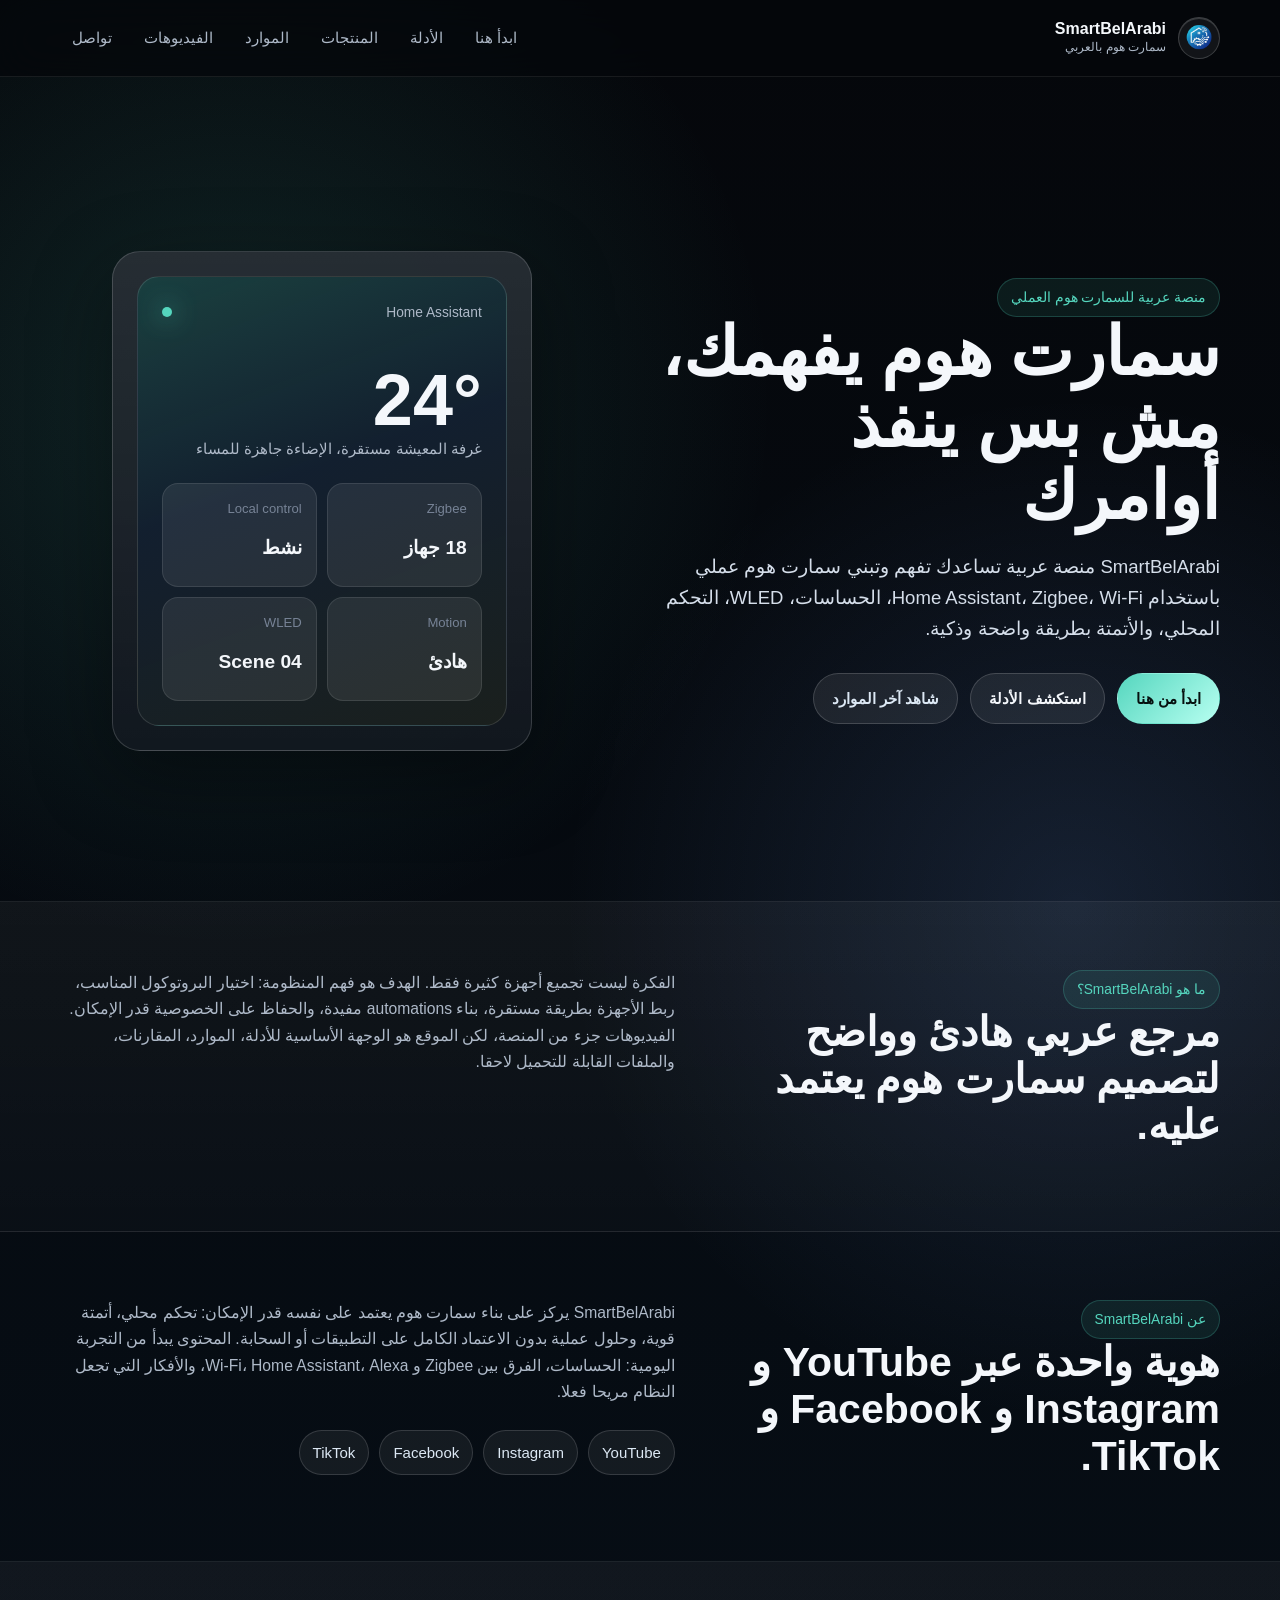
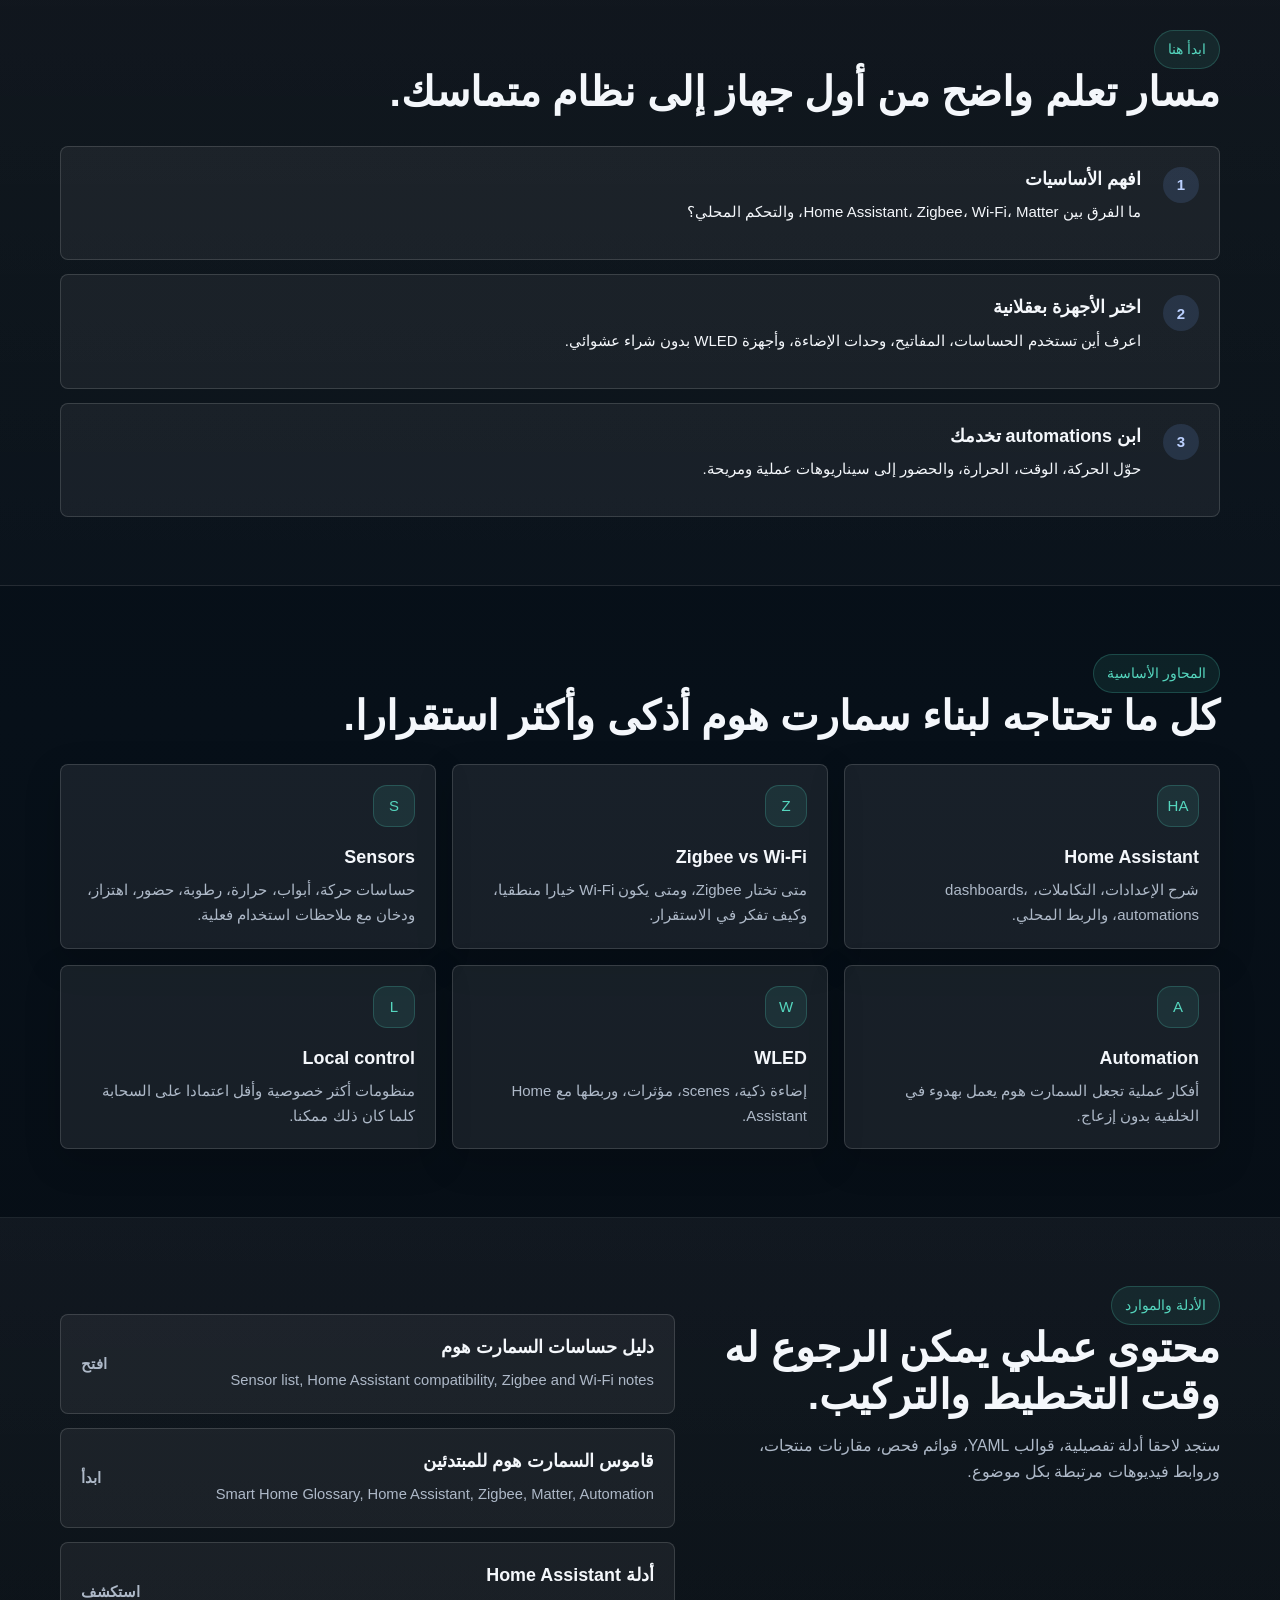
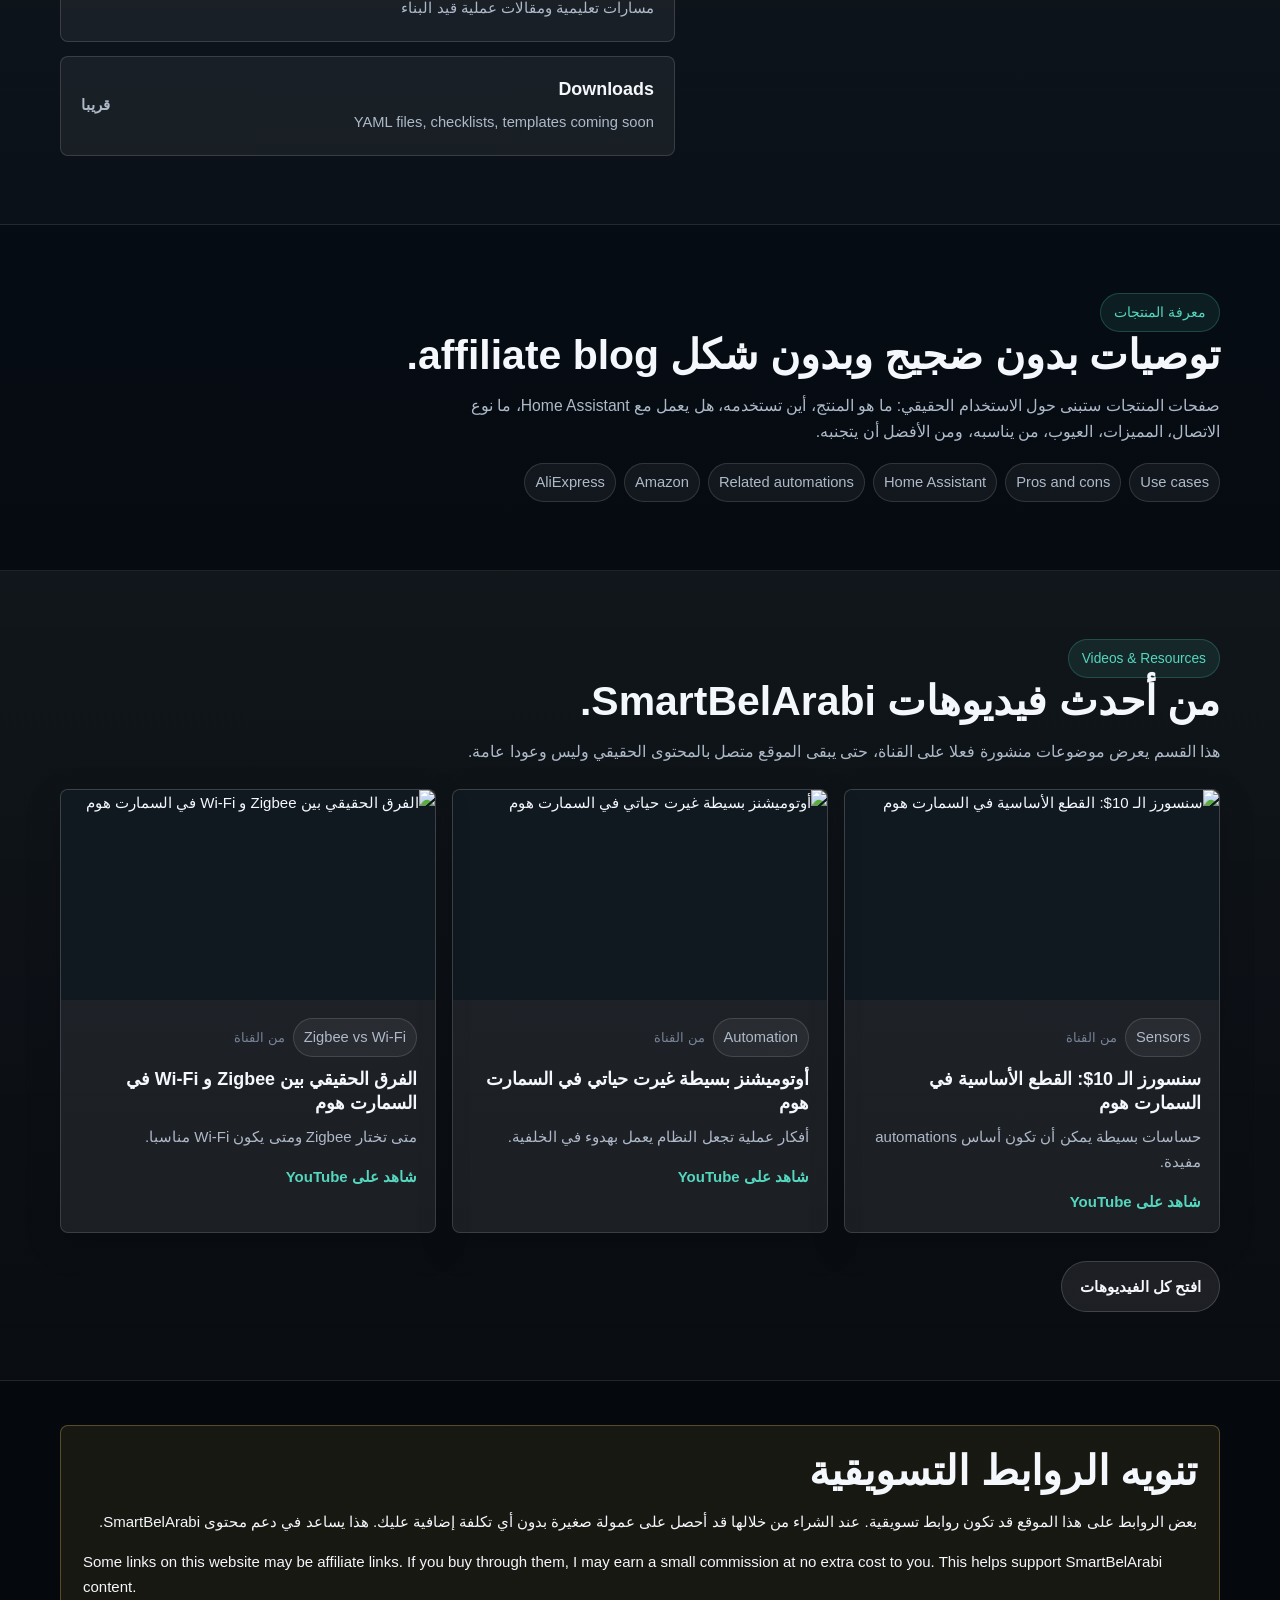
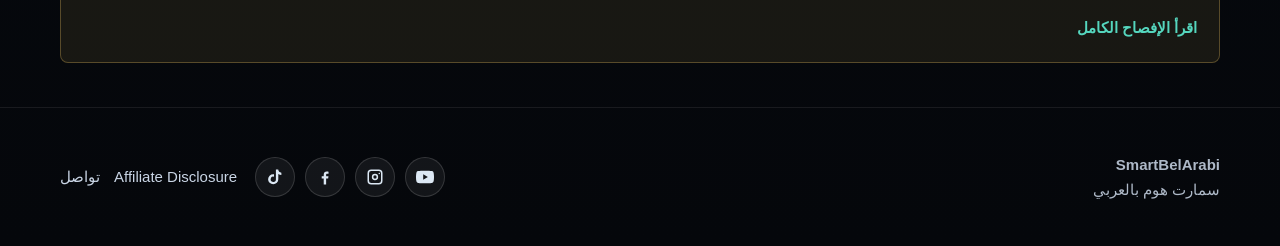
==== commit 7ba1a9a7: "Refine visual scale and social icons" ====
--- a/index.html
+++ b/index.html
@@ -182,10 +182,10 @@
     <div class="section-inner footer-grid">
       <div><strong>SmartBelArabi</strong><br><span>سمارت هوم بالعربي</span></div>
       <div class="social-icon-links" aria-label="روابط SmartBelArabi الاجتماعية">
-        <a class="social-icon" href="https://www.youtube.com/@smartbelarabi" aria-label="YouTube">YT</a>
-        <a class="social-icon" href="https://instagram.com/smartbelarabi" aria-label="Instagram">IG</a>
-        <a class="social-icon" href="https://www.facebook.com/smartBelArabi" aria-label="Facebook">FB</a>
-        <a class="social-icon" href="https://www.tiktok.com/@smarthomebelarabi?_r=1&_t=ZS-96xCfoLJYSC" aria-label="TikTok">TT</a>
+        <a class="social-icon social-youtube" href="https://www.youtube.com/@smartbelarabi" aria-label="YouTube"><span class="sr-only">YouTube</span></a>
+        <a class="social-icon social-instagram" href="https://instagram.com/smartbelarabi" aria-label="Instagram"><span class="sr-only">Instagram</span></a>
+        <a class="social-icon social-facebook" href="https://www.facebook.com/smartBelArabi" aria-label="Facebook"><span class="sr-only">Facebook</span></a>
+        <a class="social-icon social-tiktok" href="https://www.tiktok.com/@smarthomebelarabi?_r=1&_t=ZS-96xCfoLJYSC" aria-label="TikTok"><span class="sr-only">TikTok</span></a>
       </div>
       <div class="footer-links"><a href="pages/affiliate-disclosure.html">Affiliate Disclosure</a><a href="pages/contact.html">تواصل</a></div>
     </div>
--- a/style.css
+++ b/style.css
@@ -33,8 +33,8 @@
     radial-gradient(circle at 84% 18%, rgba(121, 168, 255, 0.14), transparent 32rem),
     linear-gradient(180deg, #05070b 0%, #071019 46%, #05070b 100%);
   color: var(--text);
-  font-size: 16px;
-  line-height: 1.75;
+  font-size: 15px;
+  line-height: 1.68;
   overflow-x: hidden;
 }
 
@@ -168,7 +168,7 @@
   min-height: calc(100vh - 76px);
   display: grid;
   align-items: center;
-  padding: 82px 0 54px;
+  padding: 66px 0 42px;
 }
 
 .hero-grid {
@@ -199,35 +199,35 @@
 
 h1 {
   max-width: 850px;
-  margin-bottom: 24px;
-  font-size: clamp(3rem, 6.1vw, 5.55rem);
-  line-height: 1.05;
+  margin-bottom: 18px;
+  font-size: clamp(2.45rem, 5.2vw, 4.65rem);
+  line-height: 1.08;
   letter-spacing: 0;
 }
 
 h2 {
-  margin-bottom: 18px;
-  font-size: clamp(2rem, 4.2vw, 4rem);
+  margin-bottom: 14px;
+  font-size: clamp(1.65rem, 3.2vw, 3.1rem);
   line-height: 1.14;
   letter-spacing: 0;
 }
 
 h3 {
-  margin-bottom: 10px;
-  font-size: 1.28rem;
+  margin-bottom: 8px;
+  font-size: 1.12rem;
   line-height: 1.35;
 }
 
 .lead {
   max-width: 760px;
   color: #d5deea;
-  font-size: clamp(1.08rem, 2vw, 1.35rem);
+  font-size: clamp(1rem, 1.45vw, 1.18rem);
 }
 
 .section-copy {
   max-width: 760px;
   color: var(--muted);
-  font-size: 1.05rem;
+  font-size: 0.98rem;
 }
 
 .actions {
@@ -352,11 +352,11 @@
 }
 
 .section {
-  padding: 90px 0;
+  padding: 68px 0;
 }
 
 .section.compact {
-  padding: 58px 0;
+  padding: 44px 0;
 }
 
 .split {
@@ -370,7 +370,7 @@
   display: grid;
   grid-template-columns: repeat(3, minmax(0, 1fr));
   gap: 16px;
-  margin-top: 34px;
+  margin-top: 24px;
 }
 
 .card,
@@ -378,7 +378,7 @@
   border: 1px solid var(--line);
   border-radius: var(--radius);
   background: var(--panel);
-  padding: 24px;
+  padding: 20px;
   box-shadow: 0 12px 36px rgba(0, 0, 0, 0.18);
 }
 
@@ -393,7 +393,7 @@
   display: grid;
   grid-template-columns: repeat(3, minmax(0, 1fr));
   gap: 16px;
-  margin-top: 34px;
+  margin-top: 24px;
 }
 
 .video-card,
@@ -403,6 +403,15 @@
   border-radius: var(--radius);
   background: var(--panel);
   box-shadow: 0 12px 36px rgba(0, 0, 0, 0.18);
+  position: relative;
+}
+
+.product-card::before {
+  content: "";
+  display: block;
+  height: 7px;
+  background: linear-gradient(90deg, var(--accent), var(--accent-2));
+  opacity: 0.75;
 }
 
 .video-card img,
@@ -414,9 +423,52 @@
   background: #101820;
 }
 
+.buy-links {
+  display: grid;
+  grid-template-columns: 1fr;
+  gap: 9px;
+  margin-top: 14px;
+}
+
+.buy-link {
+  display: inline-flex;
+  align-items: center;
+  justify-content: space-between;
+  width: 100%;
+  min-height: 40px;
+  padding: 8px 13px;
+  border: 1px solid var(--line);
+  border-radius: 14px;
+  color: #dce8f4;
+  background: rgba(255, 255, 255, 0.06);
+  font-weight: 700;
+  font-size: 0.88rem;
+  text-align: start;
+}
+
+.buy-link::after {
+  content: "↗";
+  direction: ltr;
+  color: var(--accent);
+  font-size: 0.9rem;
+}
+
+.buy-link:hover,
+.buy-link:focus-visible {
+  color: #06100f;
+  background: linear-gradient(135deg, var(--accent), #b7fff1);
+  outline: none;
+}
+
+.buy-link.disabled {
+  color: var(--quiet);
+  cursor: not-allowed;
+  pointer-events: none;
+}
+
 .video-body,
 .product-body {
-  padding: 20px;
+  padding: 18px;
 }
 
 .video-body p,
@@ -424,6 +476,17 @@
   color: var(--muted);
 }
 
+.product-body h3 {
+  font-size: 1.02rem;
+  line-height: 1.45;
+  margin-bottom: 8px;
+}
+
+.product-body p {
+  font-size: 0.9rem;
+  line-height: 1.58;
+}
+
 .meta-line {
   display: flex;
   flex-wrap: wrap;
@@ -431,7 +494,7 @@
   gap: 8px;
   margin-bottom: 10px;
   color: var(--quiet);
-  font-size: 0.86rem;
+  font-size: 0.82rem;
 }
 
 .social-links {
@@ -469,9 +532,46 @@
   border-radius: 999px;
   background: rgba(255, 255, 255, 0.06);
   color: #dce8f4;
-  font-size: 0.76rem;
-  font-weight: 800;
+  font-size: 0;
   transition: transform 180ms ease, background 180ms ease, color 180ms ease;
+}
+
+.social-icon::before {
+  content: "";
+  width: 18px;
+  height: 18px;
+  display: block;
+  background: currentColor;
+  mask: var(--icon) center / contain no-repeat;
+  -webkit-mask: var(--icon) center / contain no-repeat;
+}
+
+.social-youtube {
+  --icon: url("data:image/svg+xml,%3Csvg xmlns='http://www.w3.org/2000/svg' viewBox='0 0 24 24'%3E%3Cpath d='M23.5 6.2a3 3 0 0 0-2.1-2.1C19.5 3.6 12 3.6 12 3.6s-7.5 0-9.4.5A3 3 0 0 0 .5 6.2 31 31 0 0 0 0 12a31 31 0 0 0 .5 5.8 3 3 0 0 0 2.1 2.1c1.9.5 9.4.5 9.4.5s7.5 0 9.4-.5a3 3 0 0 0 2.1-2.1A31 31 0 0 0 24 12a31 31 0 0 0-.5-5.8zM9.6 15.6V8.4L15.8 12l-6.2 3.6z'/%3E%3C/svg%3E");
+}
+
+.social-instagram {
+  --icon: url("data:image/svg+xml,%3Csvg xmlns='http://www.w3.org/2000/svg' viewBox='0 0 24 24'%3E%3Cpath d='M7 2h10a5 5 0 0 1 5 5v10a5 5 0 0 1-5 5H7a5 5 0 0 1-5-5V7a5 5 0 0 1 5-5zm0 2a3 3 0 0 0-3 3v10a3 3 0 0 0 3 3h10a3 3 0 0 0 3-3V7a3 3 0 0 0-3-3H7zm5 3.8A4.2 4.2 0 1 1 12 16.2 4.2 4.2 0 0 1 12 7.8zm0 2A2.2 2.2 0 1 0 12 14.2 2.2 2.2 0 0 0 12 9.8zM17.7 6.3a1 1 0 1 1-1 1 1 1 0 0 1 1-1z'/%3E%3C/svg%3E");
+}
+
+.social-facebook {
+  --icon: url("data:image/svg+xml,%3Csvg xmlns='http://www.w3.org/2000/svg' viewBox='0 0 24 24'%3E%3Cpath d='M13.5 22v-8h2.7l.4-3h-3.1V9.1c0-.9.2-1.5 1.5-1.5h1.7V4.9c-.3 0-1.3-.1-2.4-.1-2.4 0-4 1.5-4 4.1V11H7.6v3h2.7v8h3.2z'/%3E%3C/svg%3E");
+}
+
+.social-tiktok {
+  --icon: url("data:image/svg+xml,%3Csvg xmlns='http://www.w3.org/2000/svg' viewBox='0 0 24 24'%3E%3Cpath d='M16.3 2c.3 2.5 1.7 4 4.2 4.2v3.2a7.7 7.7 0 0 1-4.1-1.3v6.9A6.8 6.8 0 1 1 9.6 8.2c.4 0 .7 0 1.1.1v3.4a3.5 3.5 0 1 0 2.5 3.3V2h3.1z'/%3E%3C/svg%3E");
+}
+
+.sr-only {
+  position: absolute;
+  width: 1px;
+  height: 1px;
+  padding: 0;
+  margin: -1px;
+  overflow: hidden;
+  clip: rect(0, 0, 0, 0);
+  white-space: nowrap;
+  border: 0;
 }
 
 .social-icon:hover,
@@ -743,11 +843,11 @@
 }
 
 .page-hero {
-  padding: 82px 0 48px;
+  padding: 64px 0 42px;
 }
 
 .page-hero h1 {
-  font-size: clamp(2.7rem, 5.8vw, 5.6rem);
+  font-size: clamp(2.25rem, 4.7vw, 4.4rem);
 }
 
 .breadcrumbs {
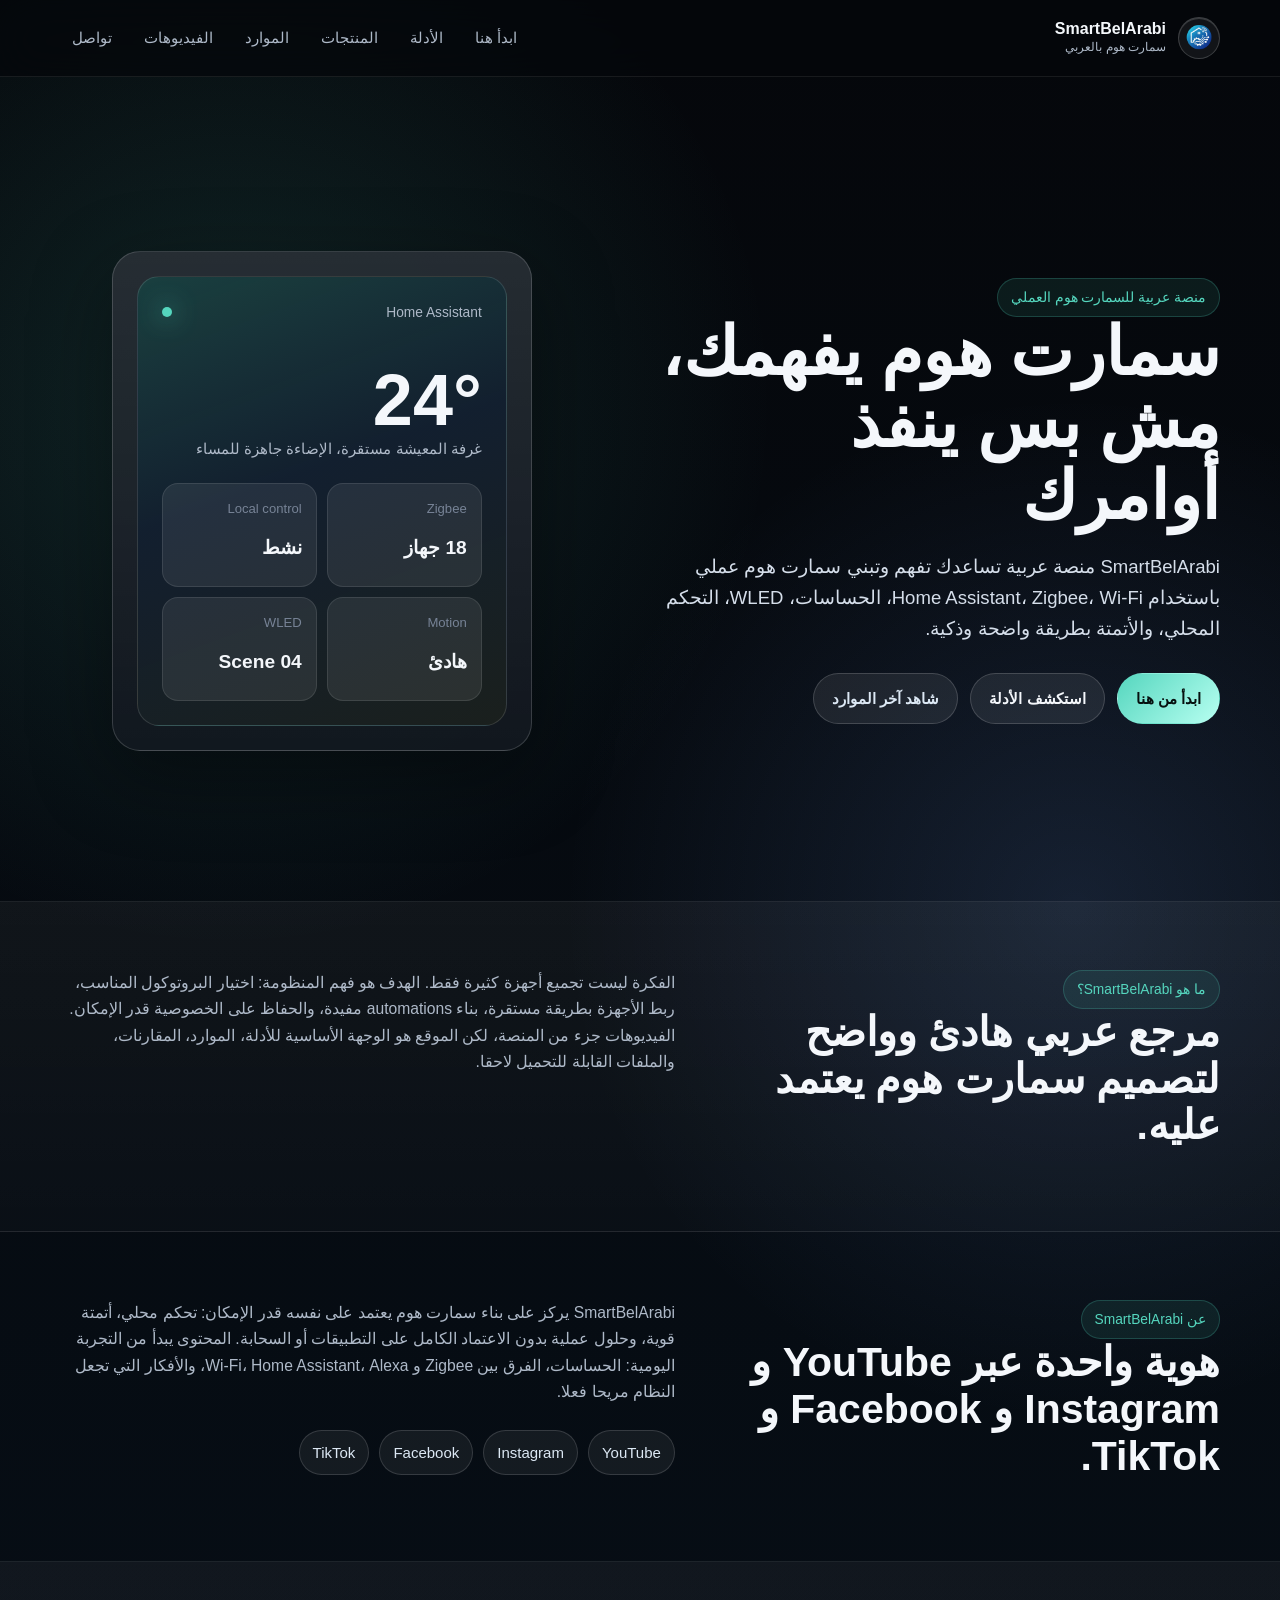
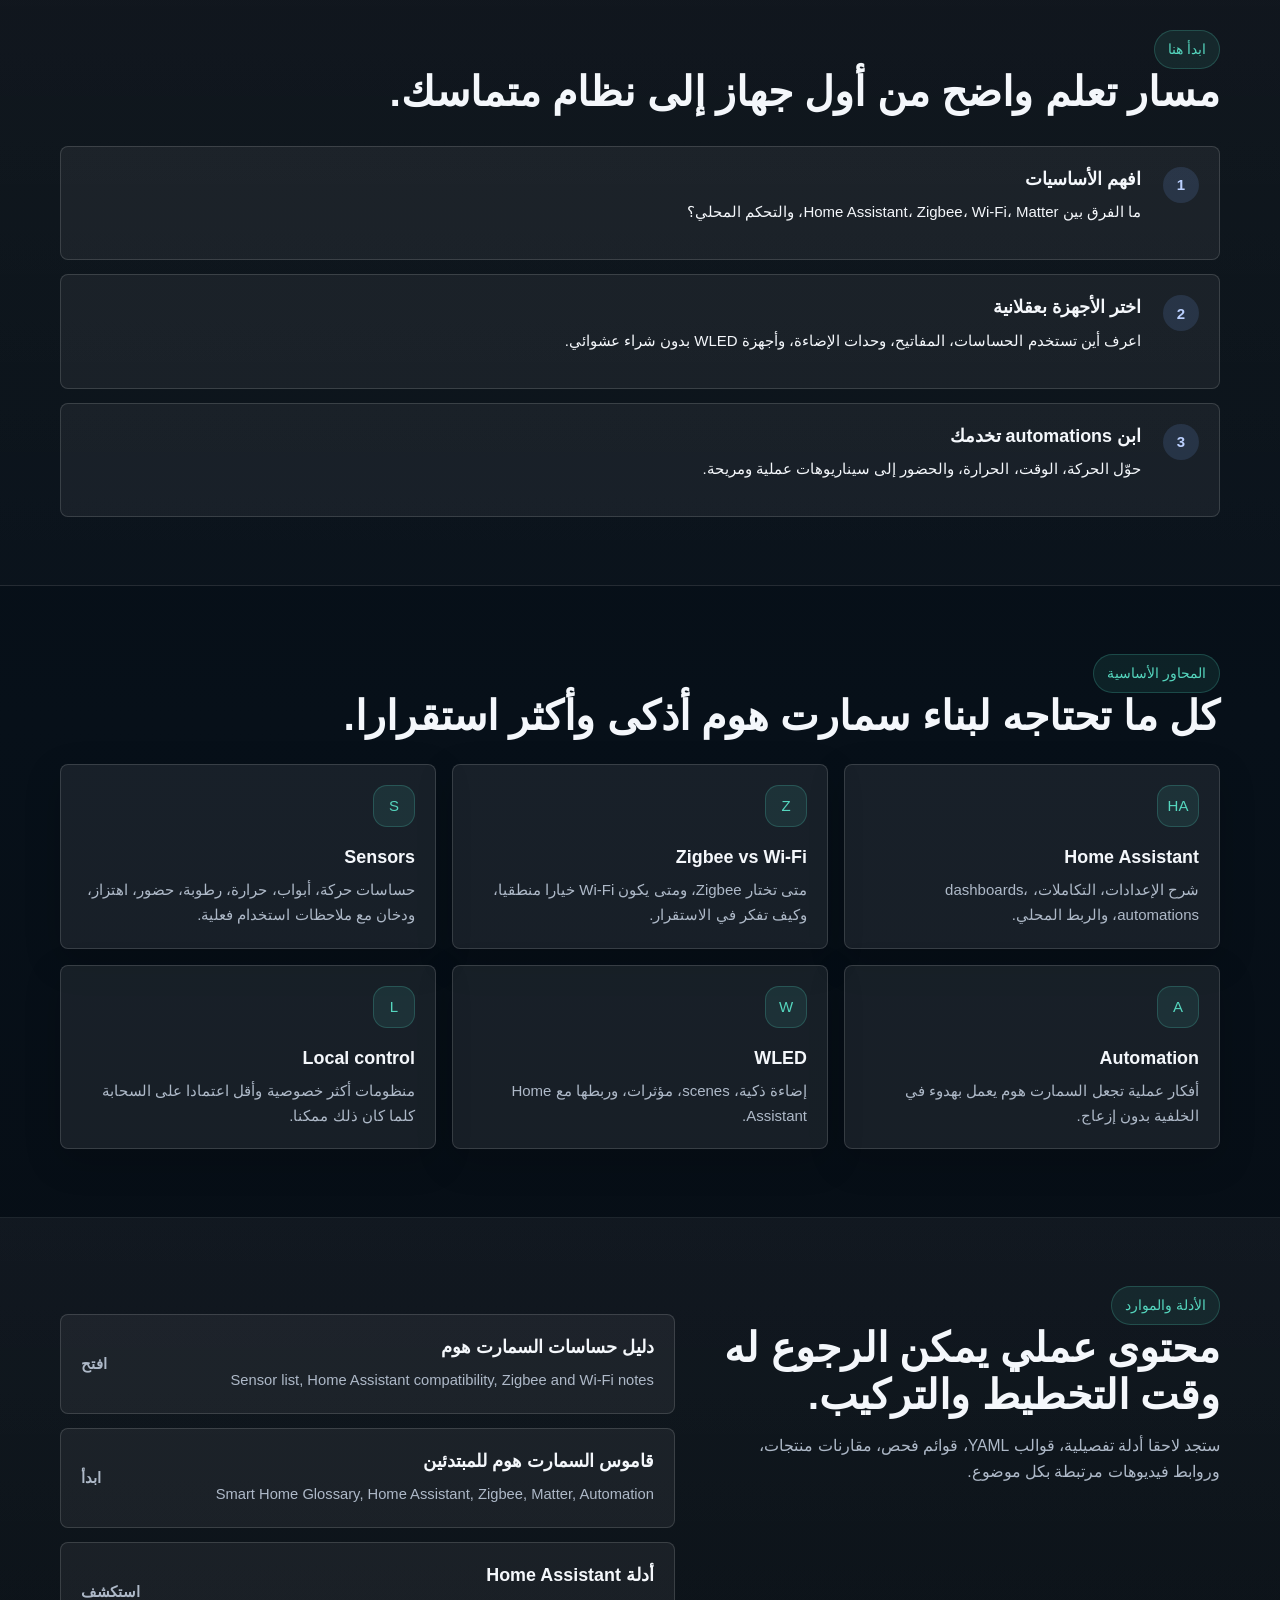
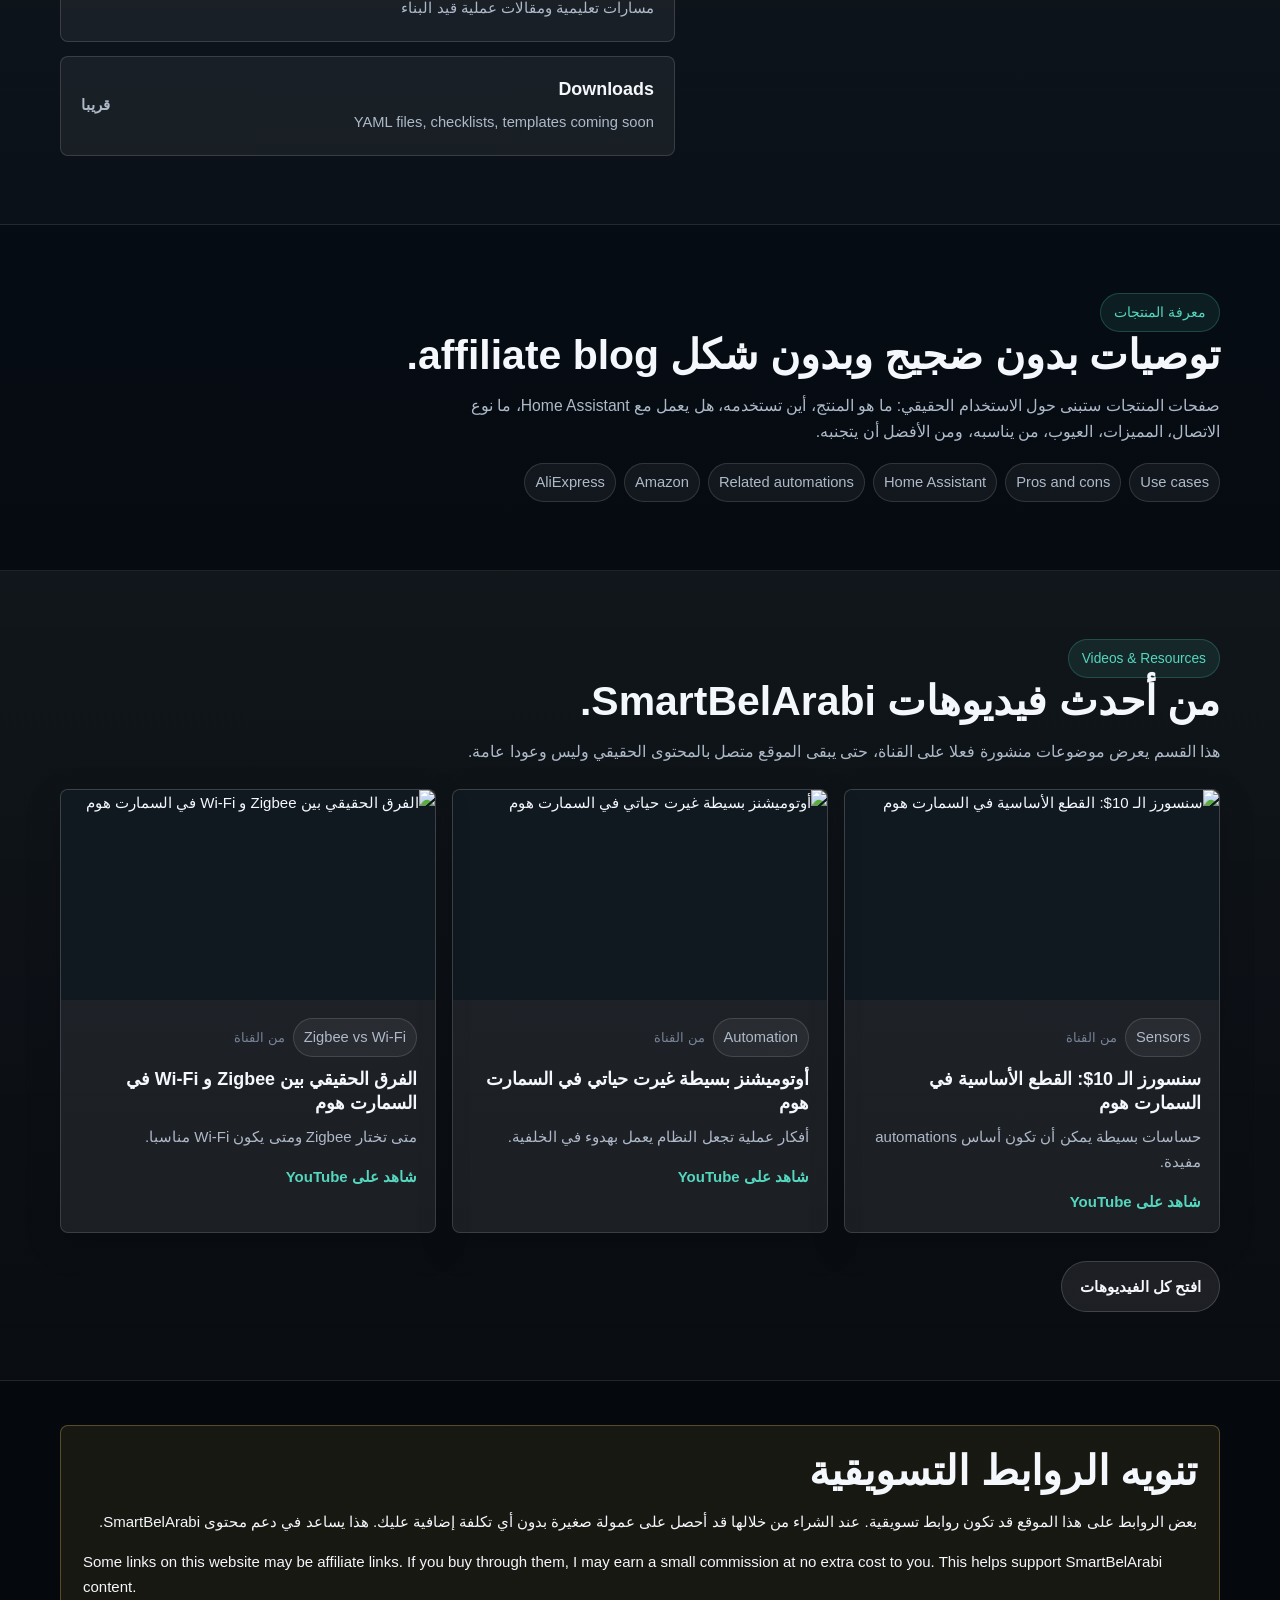
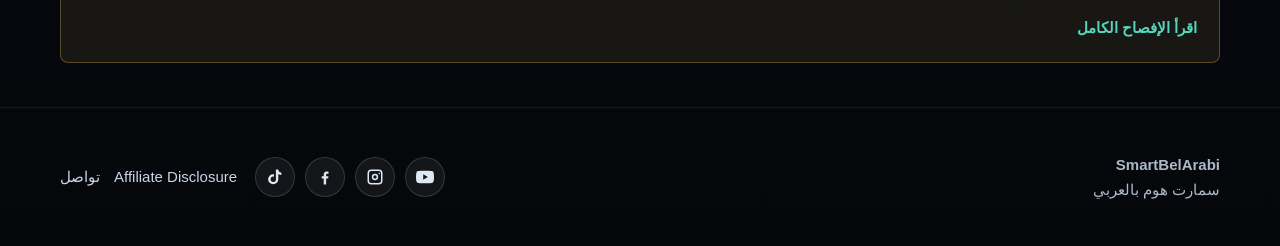
==== commit eb444854: "Use real social media icons" ====
--- a/index.html
+++ b/index.html
@@ -182,10 +182,10 @@
     <div class="section-inner footer-grid">
       <div><strong>SmartBelArabi</strong><br><span>سمارت هوم بالعربي</span></div>
       <div class="social-icon-links" aria-label="روابط SmartBelArabi الاجتماعية">
-        <a class="social-icon social-youtube" href="https://www.youtube.com/@smartbelarabi" aria-label="YouTube"><span class="sr-only">YouTube</span></a>
-        <a class="social-icon social-instagram" href="https://instagram.com/smartbelarabi" aria-label="Instagram"><span class="sr-only">Instagram</span></a>
-        <a class="social-icon social-facebook" href="https://www.facebook.com/smartBelArabi" aria-label="Facebook"><span class="sr-only">Facebook</span></a>
-        <a class="social-icon social-tiktok" href="https://www.tiktok.com/@smarthomebelarabi?_r=1&_t=ZS-96xCfoLJYSC" aria-label="TikTok"><span class="sr-only">TikTok</span></a>
+        <a class="social-icon social-youtube" href="https://www.youtube.com/@smartbelarabi" aria-label="YouTube"><svg viewBox="0 0 24 24" aria-hidden="true"><path d="M23.5 6.2a3 3 0 0 0-2.1-2.1C19.5 3.6 12 3.6 12 3.6s-7.5 0-9.4.5A3 3 0 0 0 .5 6.2 31 31 0 0 0 0 12a31 31 0 0 0 .5 5.8 3 3 0 0 0 2.1 2.1c1.9.5 9.4.5 9.4.5s7.5 0 9.4-.5a3 3 0 0 0 2.1-2.1A31 31 0 0 0 24 12a31 31 0 0 0-.5-5.8zM9.6 15.6V8.4L15.8 12l-6.2 3.6z"/></svg></a>
+        <a class="social-icon social-instagram" href="https://instagram.com/smartbelarabi" aria-label="Instagram"><svg viewBox="0 0 24 24" aria-hidden="true"><path d="M7 2h10a5 5 0 0 1 5 5v10a5 5 0 0 1-5 5H7a5 5 0 0 1-5-5V7a5 5 0 0 1 5-5zm0 2a3 3 0 0 0-3 3v10a3 3 0 0 0 3 3h10a3 3 0 0 0 3-3V7a3 3 0 0 0-3-3H7zm5 3.8A4.2 4.2 0 1 1 12 16.2 4.2 4.2 0 0 1 12 7.8zm0 2A2.2 2.2 0 1 0 12 14.2 2.2 2.2 0 0 0 12 9.8zM17.7 6.3a1 1 0 1 1-1 1 1 1 0 0 1 1-1z"/></svg></a>
+        <a class="social-icon social-facebook" href="https://www.facebook.com/smartBelArabi" aria-label="Facebook"><svg viewBox="0 0 24 24" aria-hidden="true"><path d="M13.5 22v-8h2.7l.4-3h-3.1V9.1c0-.9.2-1.5 1.5-1.5h1.7V4.9c-.3 0-1.3-.1-2.4-.1-2.4 0-4 1.5-4 4.1V11H7.6v3h2.7v8h3.2z"/></svg></a>
+        <a class="social-icon social-tiktok" href="https://www.tiktok.com/@smarthomebelarabi?_r=1&_t=ZS-96xCfoLJYSC" aria-label="TikTok"><svg viewBox="0 0 24 24" aria-hidden="true"><path d="M16.3 2c.3 2.5 1.7 4 4.2 4.2v3.2a7.7 7.7 0 0 1-4.1-1.3v6.9A6.8 6.8 0 1 1 9.6 8.2c.4 0 .7 0 1.1.1v3.4a3.5 3.5 0 1 0 2.5 3.3V2h3.1z"/></svg></a>
       </div>
       <div class="footer-links"><a href="pages/affiliate-disclosure.html">Affiliate Disclosure</a><a href="pages/contact.html">تواصل</a></div>
     </div>
--- a/style.css
+++ b/style.css
@@ -536,42 +536,11 @@
   transition: transform 180ms ease, background 180ms ease, color 180ms ease;
 }
 
-.social-icon::before {
-  content: "";
+.social-icon svg {
   width: 18px;
   height: 18px;
   display: block;
-  background: currentColor;
-  mask: var(--icon) center / contain no-repeat;
-  -webkit-mask: var(--icon) center / contain no-repeat;
-}
-
-.social-youtube {
-  --icon: url("data:image/svg+xml,%3Csvg xmlns='http://www.w3.org/2000/svg' viewBox='0 0 24 24'%3E%3Cpath d='M23.5 6.2a3 3 0 0 0-2.1-2.1C19.5 3.6 12 3.6 12 3.6s-7.5 0-9.4.5A3 3 0 0 0 .5 6.2 31 31 0 0 0 0 12a31 31 0 0 0 .5 5.8 3 3 0 0 0 2.1 2.1c1.9.5 9.4.5 9.4.5s7.5 0 9.4-.5a3 3 0 0 0 2.1-2.1A31 31 0 0 0 24 12a31 31 0 0 0-.5-5.8zM9.6 15.6V8.4L15.8 12l-6.2 3.6z'/%3E%3C/svg%3E");
-}
-
-.social-instagram {
-  --icon: url("data:image/svg+xml,%3Csvg xmlns='http://www.w3.org/2000/svg' viewBox='0 0 24 24'%3E%3Cpath d='M7 2h10a5 5 0 0 1 5 5v10a5 5 0 0 1-5 5H7a5 5 0 0 1-5-5V7a5 5 0 0 1 5-5zm0 2a3 3 0 0 0-3 3v10a3 3 0 0 0 3 3h10a3 3 0 0 0 3-3V7a3 3 0 0 0-3-3H7zm5 3.8A4.2 4.2 0 1 1 12 16.2 4.2 4.2 0 0 1 12 7.8zm0 2A2.2 2.2 0 1 0 12 14.2 2.2 2.2 0 0 0 12 9.8zM17.7 6.3a1 1 0 1 1-1 1 1 1 0 0 1 1-1z'/%3E%3C/svg%3E");
-}
-
-.social-facebook {
-  --icon: url("data:image/svg+xml,%3Csvg xmlns='http://www.w3.org/2000/svg' viewBox='0 0 24 24'%3E%3Cpath d='M13.5 22v-8h2.7l.4-3h-3.1V9.1c0-.9.2-1.5 1.5-1.5h1.7V4.9c-.3 0-1.3-.1-2.4-.1-2.4 0-4 1.5-4 4.1V11H7.6v3h2.7v8h3.2z'/%3E%3C/svg%3E");
-}
-
-.social-tiktok {
-  --icon: url("data:image/svg+xml,%3Csvg xmlns='http://www.w3.org/2000/svg' viewBox='0 0 24 24'%3E%3Cpath d='M16.3 2c.3 2.5 1.7 4 4.2 4.2v3.2a7.7 7.7 0 0 1-4.1-1.3v6.9A6.8 6.8 0 1 1 9.6 8.2c.4 0 .7 0 1.1.1v3.4a3.5 3.5 0 1 0 2.5 3.3V2h3.1z'/%3E%3C/svg%3E");
-}
-
-.sr-only {
-  position: absolute;
-  width: 1px;
-  height: 1px;
-  padding: 0;
-  margin: -1px;
-  overflow: hidden;
-  clip: rect(0, 0, 0, 0);
-  white-space: nowrap;
-  border: 0;
+  fill: currentColor;
 }
 
 .social-icon:hover,
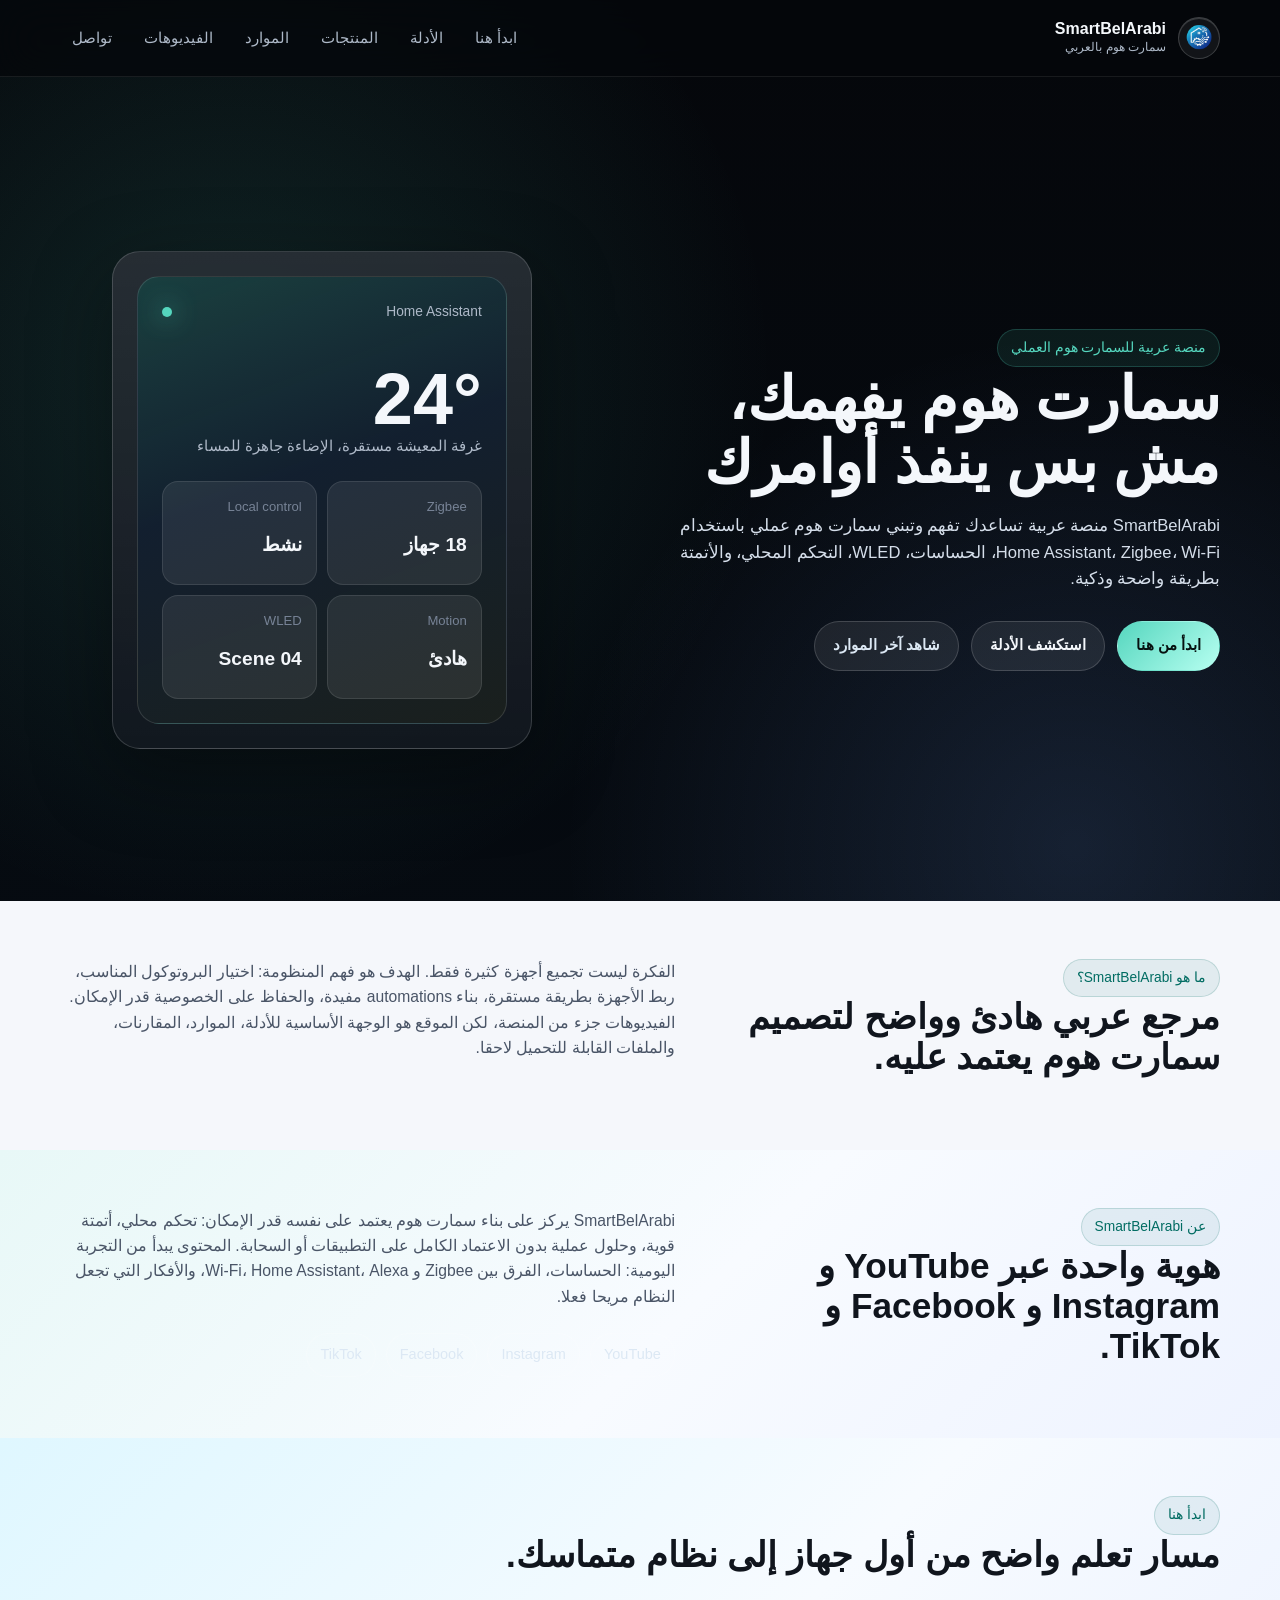
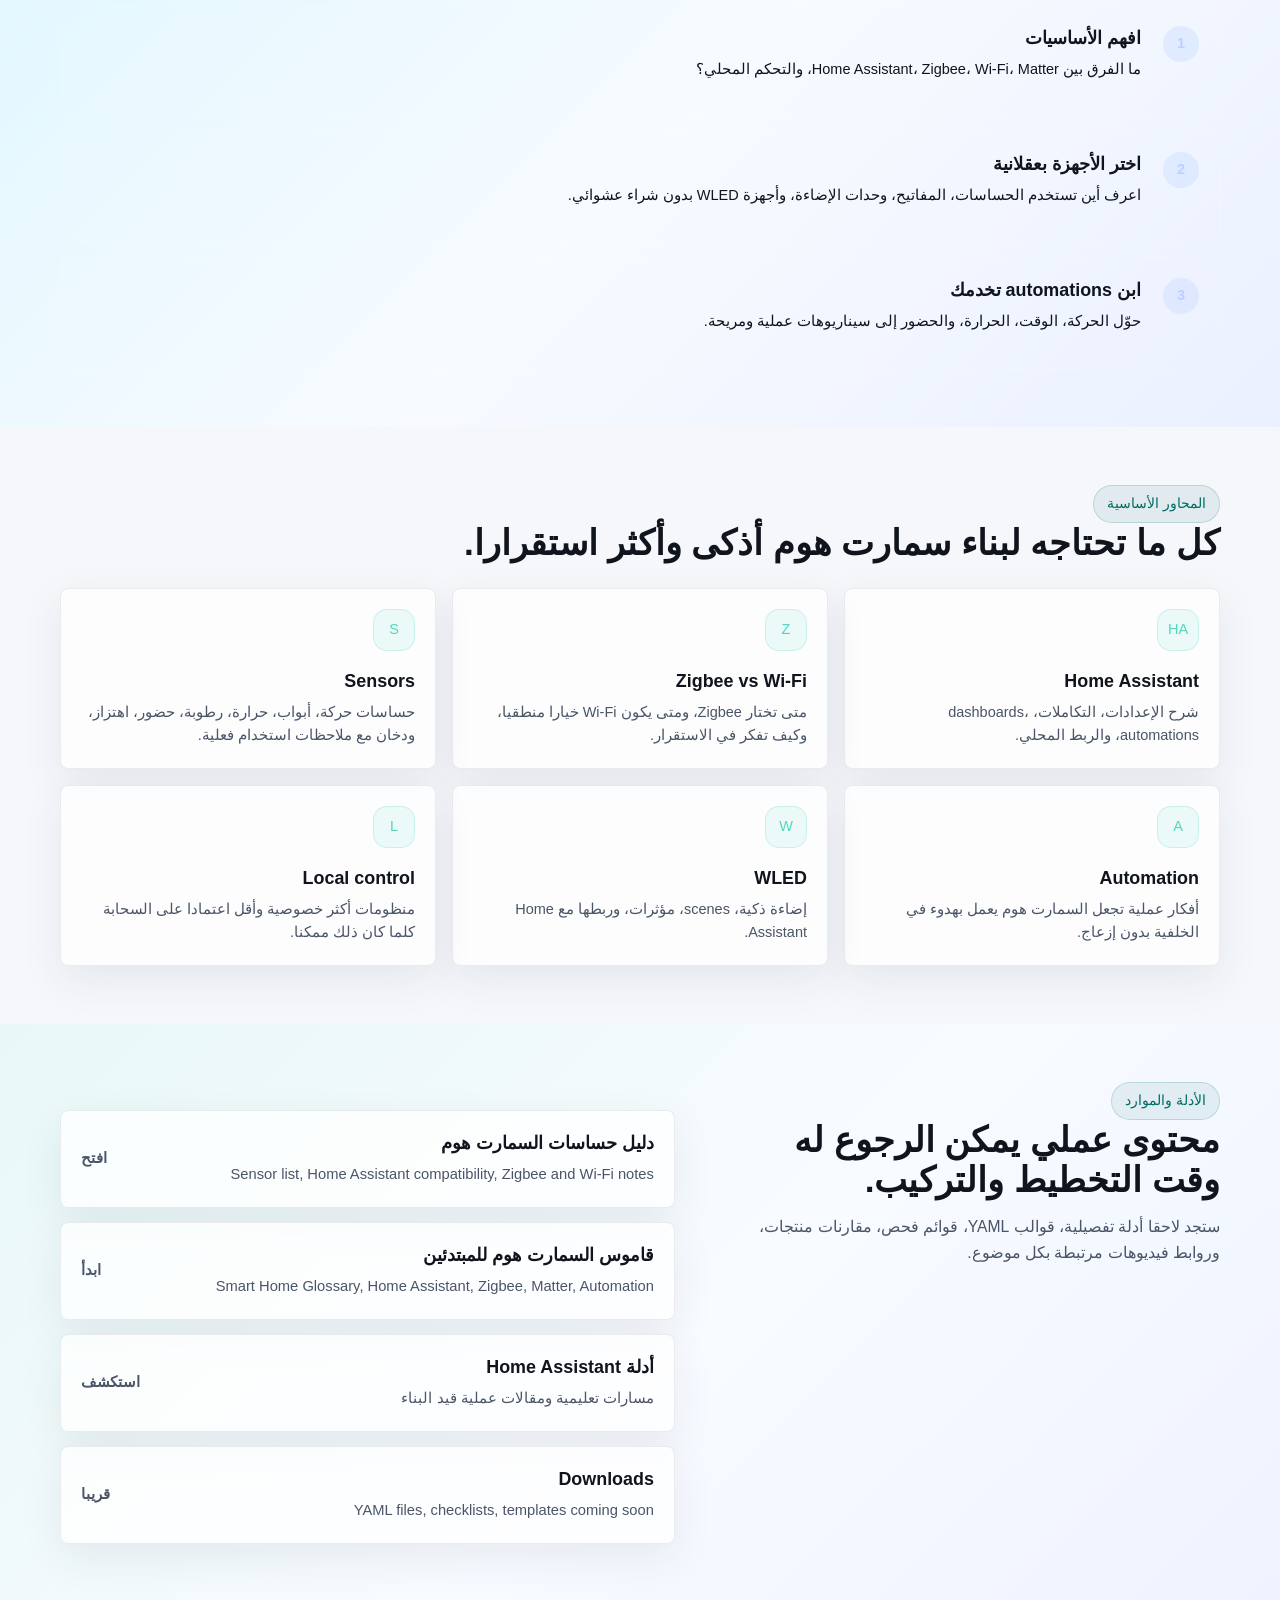
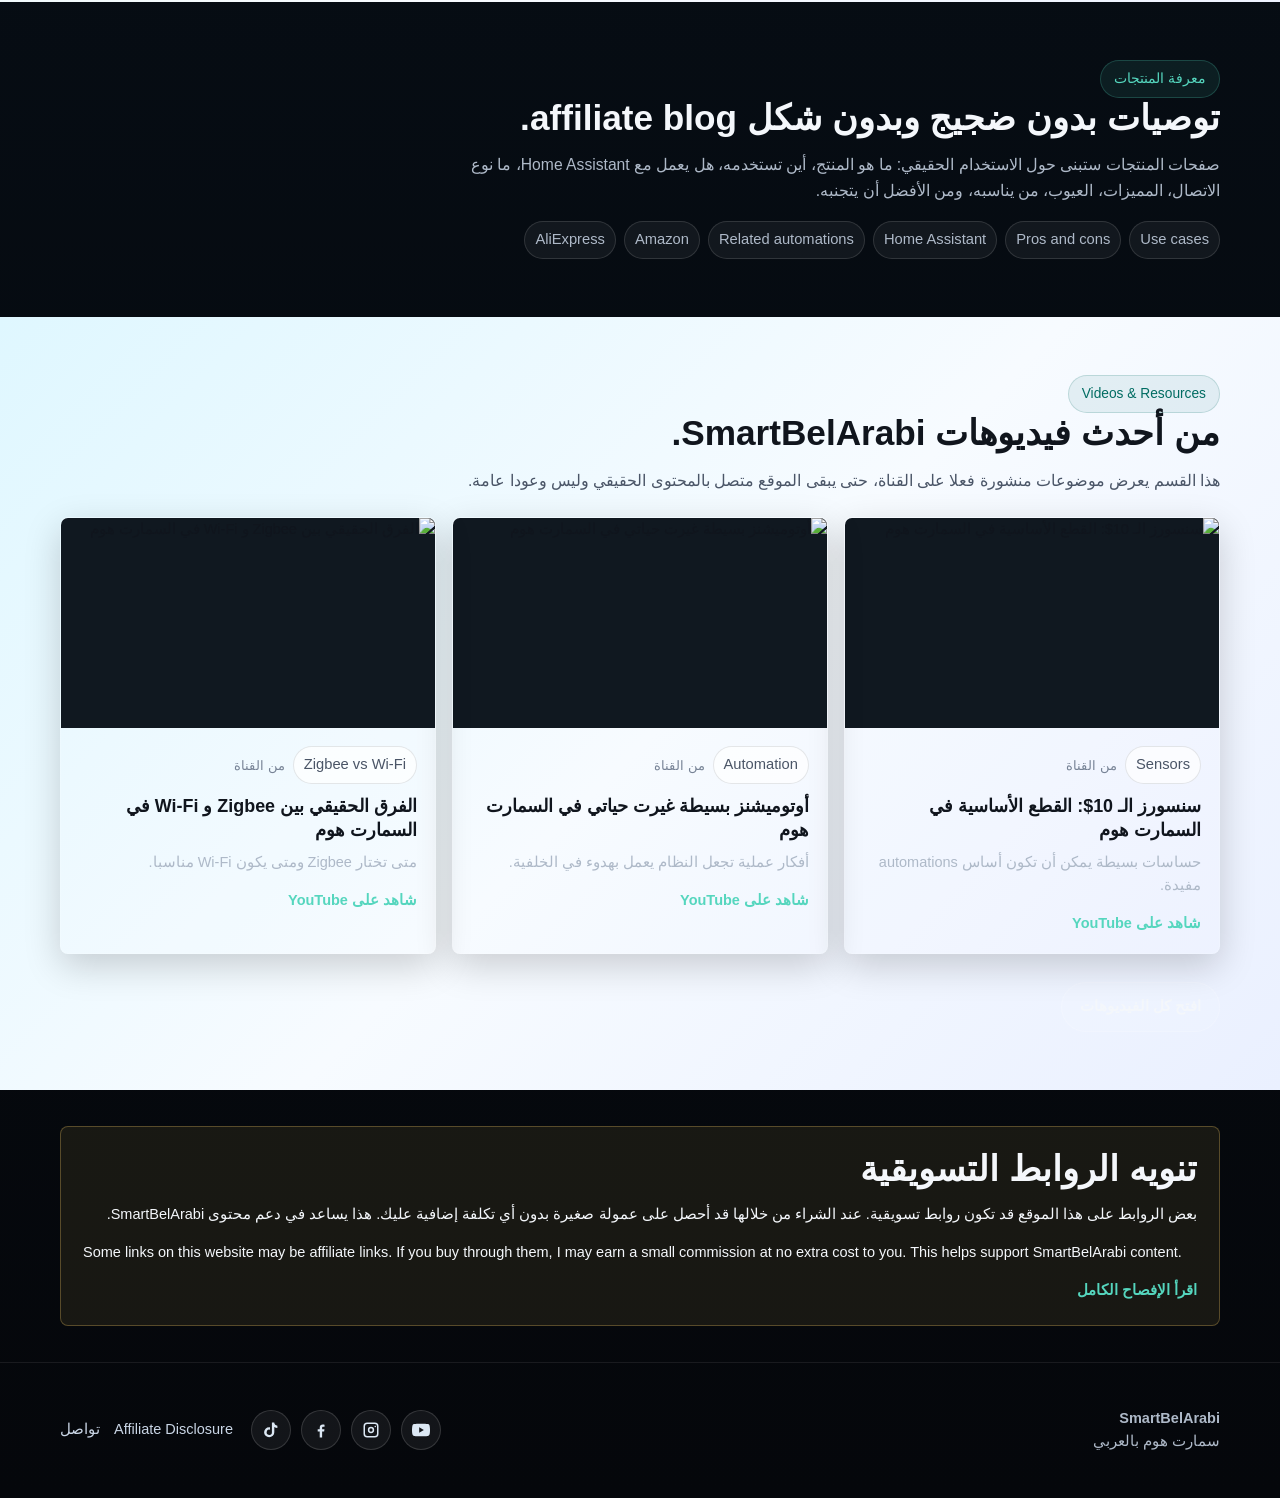
==== commit ac2a5ec3: "Add visual product panels and lighter surfaces" ====
--- a/index.html
+++ b/index.html
@@ -56,7 +56,7 @@
       </div>
     </section>
 
-    <section class="section band">
+    <section class="section light-surface">
       <div class="section-inner split">
         <div>
           <span class="eyebrow">ما هو SmartBelArabi؟</span>
@@ -68,7 +68,7 @@
       </div>
     </section>
 
-    <section class="section">
+    <section class="section mist-surface">
       <div class="section-inner split">
         <div>
           <span class="eyebrow">عن SmartBelArabi</span>
@@ -86,7 +86,7 @@
       </div>
     </section>
 
-    <section class="section band">
+    <section class="section blue-surface">
       <div class="section-inner">
         <span class="eyebrow">ابدأ هنا</span>
         <h2>مسار تعلم واضح من أول جهاز إلى نظام متماسك.</h2>
@@ -98,7 +98,7 @@
       </div>
     </section>
 
-    <section class="section">
+    <section class="section light-surface">
       <div class="section-inner">
         <span class="eyebrow">المحاور الأساسية</span>
         <h2>كل ما تحتاجه لبناء سمارت هوم أذكى وأكثر استقرارا.</h2>
@@ -113,7 +113,7 @@
       </div>
     </section>
 
-    <section class="section band">
+    <section class="section mist-surface">
       <div class="section-inner split">
         <div>
           <span class="eyebrow">الأدلة والموارد</span>
@@ -145,7 +145,7 @@
       </div>
     </section>
 
-    <section class="section band">
+    <section class="section blue-surface">
       <div class="section-inner">
         <span class="eyebrow">Videos & Resources</span>
         <h2>من أحدث فيديوهات SmartBelArabi.</h2>
--- a/style.css
+++ b/style.css
@@ -33,8 +33,8 @@
     radial-gradient(circle at 84% 18%, rgba(121, 168, 255, 0.14), transparent 32rem),
     linear-gradient(180deg, #05070b 0%, #071019 46%, #05070b 100%);
   color: var(--text);
-  font-size: 15px;
-  line-height: 1.68;
+  font-size: 14.5px;
+  line-height: 1.62;
   overflow-x: hidden;
 }
 
@@ -168,7 +168,7 @@
   min-height: calc(100vh - 76px);
   display: grid;
   align-items: center;
-  padding: 66px 0 42px;
+  padding: 58px 0 36px;
 }
 
 .hero-grid {
@@ -200,14 +200,14 @@
 h1 {
   max-width: 850px;
   margin-bottom: 18px;
-  font-size: clamp(2.45rem, 5.2vw, 4.65rem);
+  font-size: clamp(2.25rem, 4.6vw, 4.15rem);
   line-height: 1.08;
   letter-spacing: 0;
 }
 
 h2 {
   margin-bottom: 14px;
-  font-size: clamp(1.65rem, 3.2vw, 3.1rem);
+  font-size: clamp(1.5rem, 2.75vw, 2.65rem);
   line-height: 1.14;
   letter-spacing: 0;
 }
@@ -221,7 +221,7 @@
 .lead {
   max-width: 760px;
   color: #d5deea;
-  font-size: clamp(1rem, 1.45vw, 1.18rem);
+  font-size: clamp(0.98rem, 1.3vw, 1.1rem);
 }
 
 .section-copy {
@@ -352,11 +352,71 @@
 }
 
 .section {
-  padding: 68px 0;
+  padding: 58px 0;
 }
 
 .section.compact {
-  padding: 44px 0;
+  padding: 36px 0;
+}
+
+.light-surface {
+  background: #f5f7fb;
+  color: #10151d;
+}
+
+.mist-surface {
+  background: linear-gradient(135deg, #e8f8f7 0%, #f8fbff 54%, #eef3ff 100%);
+  color: #10151d;
+}
+
+.blue-surface {
+  background: linear-gradient(135deg, #dff7ff 0%, #f7fbff 52%, #eaf0ff 100%);
+  color: #10151d;
+}
+
+.light-surface .eyebrow,
+.mist-surface .eyebrow,
+.blue-surface .eyebrow {
+  color: #006c62;
+  background: rgba(0, 108, 98, 0.08);
+  border-color: rgba(0, 108, 98, 0.18);
+}
+
+.light-surface .section-copy,
+.light-surface .card p,
+.light-surface .wide-card p,
+.light-surface .resource-row span,
+.mist-surface .section-copy,
+.mist-surface .card p,
+.mist-surface .wide-card p,
+.mist-surface .resource-row span,
+.blue-surface .section-copy,
+.blue-surface .card p,
+.blue-surface .wide-card p,
+.blue-surface .resource-row span {
+  color: #4a5567;
+}
+
+.light-surface .card,
+.light-surface .wide-card,
+.light-surface .resource-row,
+.mist-surface .card,
+.mist-surface .wide-card,
+.mist-surface .resource-row,
+.blue-surface .card,
+.blue-surface .wide-card,
+.blue-surface .resource-row {
+  background: rgba(255, 255, 255, 0.78);
+  border-color: rgba(16, 21, 29, 0.08);
+  box-shadow: 0 14px 42px rgba(33, 47, 69, 0.08);
+}
+
+.light-surface .tag,
+.mist-surface .tag,
+.blue-surface .tag {
+  color: #4a5567;
+  border-color: rgba(16, 21, 29, 0.1);
+  background: rgba(255, 255, 255, 0.7);
 }
 
 .split {
@@ -412,6 +472,162 @@
   height: 7px;
   background: linear-gradient(90deg, var(--accent), var(--accent-2));
   opacity: 0.75;
+}
+
+.product-media {
+  min-height: 138px;
+  display: grid;
+  place-items: center;
+  background:
+    radial-gradient(circle at 28% 20%, rgba(85, 214, 190, 0.18), transparent 13rem),
+    linear-gradient(135deg, rgba(255, 255, 255, 0.08), rgba(121, 168, 255, 0.09)),
+    #0a121c;
+  border-bottom: 1px solid rgba(255, 255, 255, 0.08);
+}
+
+.device-shape {
+  position: relative;
+  width: 82px;
+  height: 82px;
+  border: 2px solid rgba(255, 255, 255, 0.72);
+  background: linear-gradient(145deg, rgba(255, 255, 255, 0.2), rgba(255, 255, 255, 0.04));
+  box-shadow: 0 18px 48px rgba(0, 0, 0, 0.32), inset 0 1px 0 rgba(255, 255, 255, 0.32);
+}
+
+.device-shape::before,
+.device-shape::after {
+  content: "";
+  position: absolute;
+  background: currentColor;
+  color: var(--accent);
+}
+
+.shape-vibration {
+  border-radius: 24px;
+}
+
+.shape-vibration::before {
+  width: 10px;
+  height: 10px;
+  border-radius: 50%;
+  top: 16px;
+  right: 16px;
+}
+
+.shape-vibration::after {
+  width: 38px;
+  height: 2px;
+  left: 18px;
+  bottom: 22px;
+  box-shadow: 0 -10px 0 currentColor, 0 10px 0 currentColor;
+}
+
+.shape-door {
+  width: 92px;
+  border-radius: 18px;
+}
+
+.shape-door::before {
+  width: 2px;
+  height: 54px;
+  top: 12px;
+  right: 42px;
+  opacity: 0.8;
+}
+
+.shape-door::after {
+  width: 8px;
+  height: 8px;
+  border-radius: 50%;
+  top: 38px;
+  left: 18px;
+}
+
+.shape-presence {
+  border-radius: 50%;
+}
+
+.shape-presence::before {
+  width: 42px;
+  height: 42px;
+  border: 2px solid currentColor;
+  border-radius: 50%;
+  background: transparent;
+  inset: 18px;
+}
+
+.shape-presence::after {
+  width: 12px;
+  height: 12px;
+  border-radius: 50%;
+  inset: 33px;
+}
+
+.shape-motion {
+  border-radius: 28px;
+  transform: rotate(8deg);
+}
+
+.shape-motion::before {
+  width: 46px;
+  height: 46px;
+  border: 2px solid currentColor;
+  border-radius: 50%;
+  background: transparent;
+  top: 16px;
+  right: 16px;
+}
+
+.shape-motion::after {
+  width: 10px;
+  height: 10px;
+  border-radius: 50%;
+  top: 34px;
+  right: 34px;
+}
+
+.shape-temp {
+  width: 96px;
+  height: 72px;
+  border-radius: 18px;
+}
+
+.shape-temp::before {
+  width: 44px;
+  height: 3px;
+  right: 24px;
+  top: 24px;
+  box-shadow: 0 13px 0 currentColor;
+}
+
+.shape-temp::after {
+  width: 12px;
+  height: 12px;
+  border-radius: 50%;
+  left: 18px;
+  bottom: 16px;
+}
+
+.shape-smoke {
+  border-radius: 50%;
+}
+
+.shape-smoke::before {
+  width: 34px;
+  height: 34px;
+  border: 2px solid currentColor;
+  border-radius: 50%;
+  background: transparent;
+  inset: 22px;
+}
+
+.shape-smoke::after {
+  width: 4px;
+  height: 4px;
+  border-radius: 50%;
+  top: 18px;
+  left: 38px;
+  box-shadow: -14px 16px 0 currentColor, 16px 22px 0 currentColor, 4px 42px 0 currentColor;
 }
 
 .video-card img,
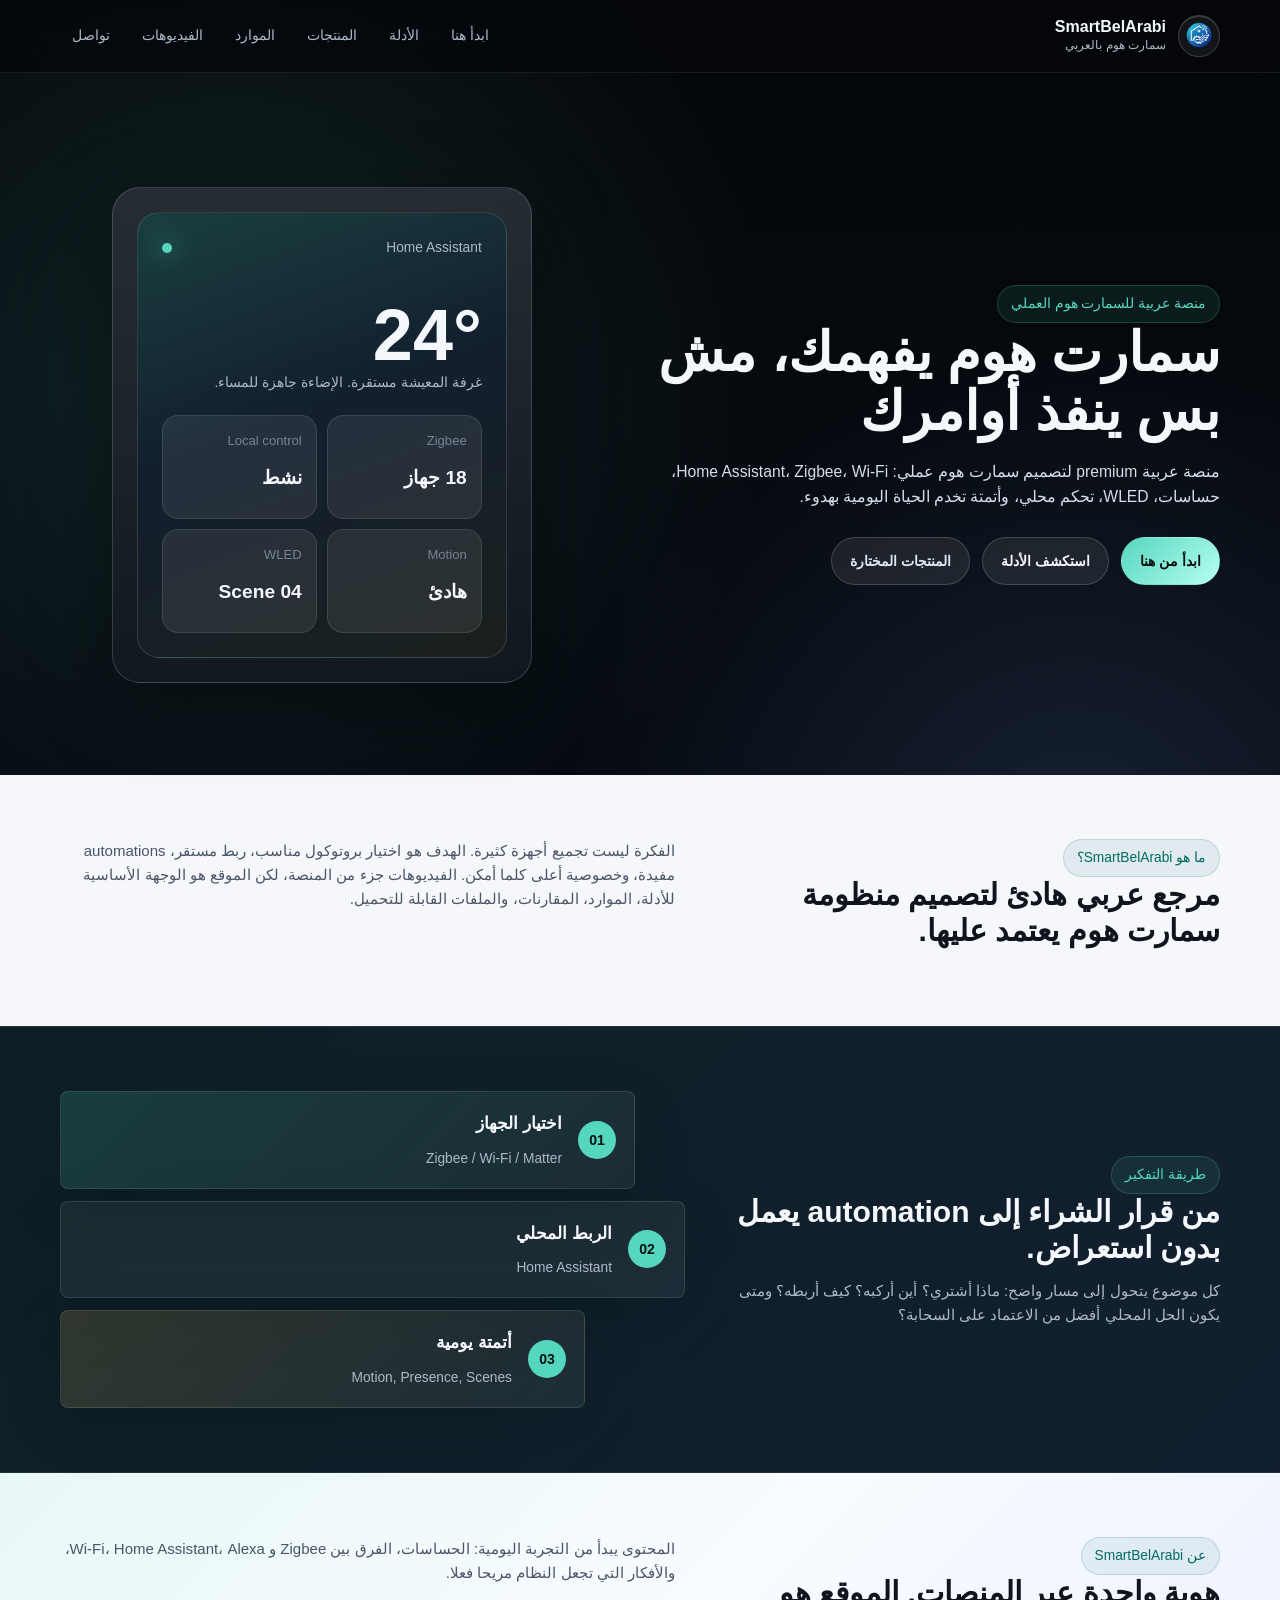
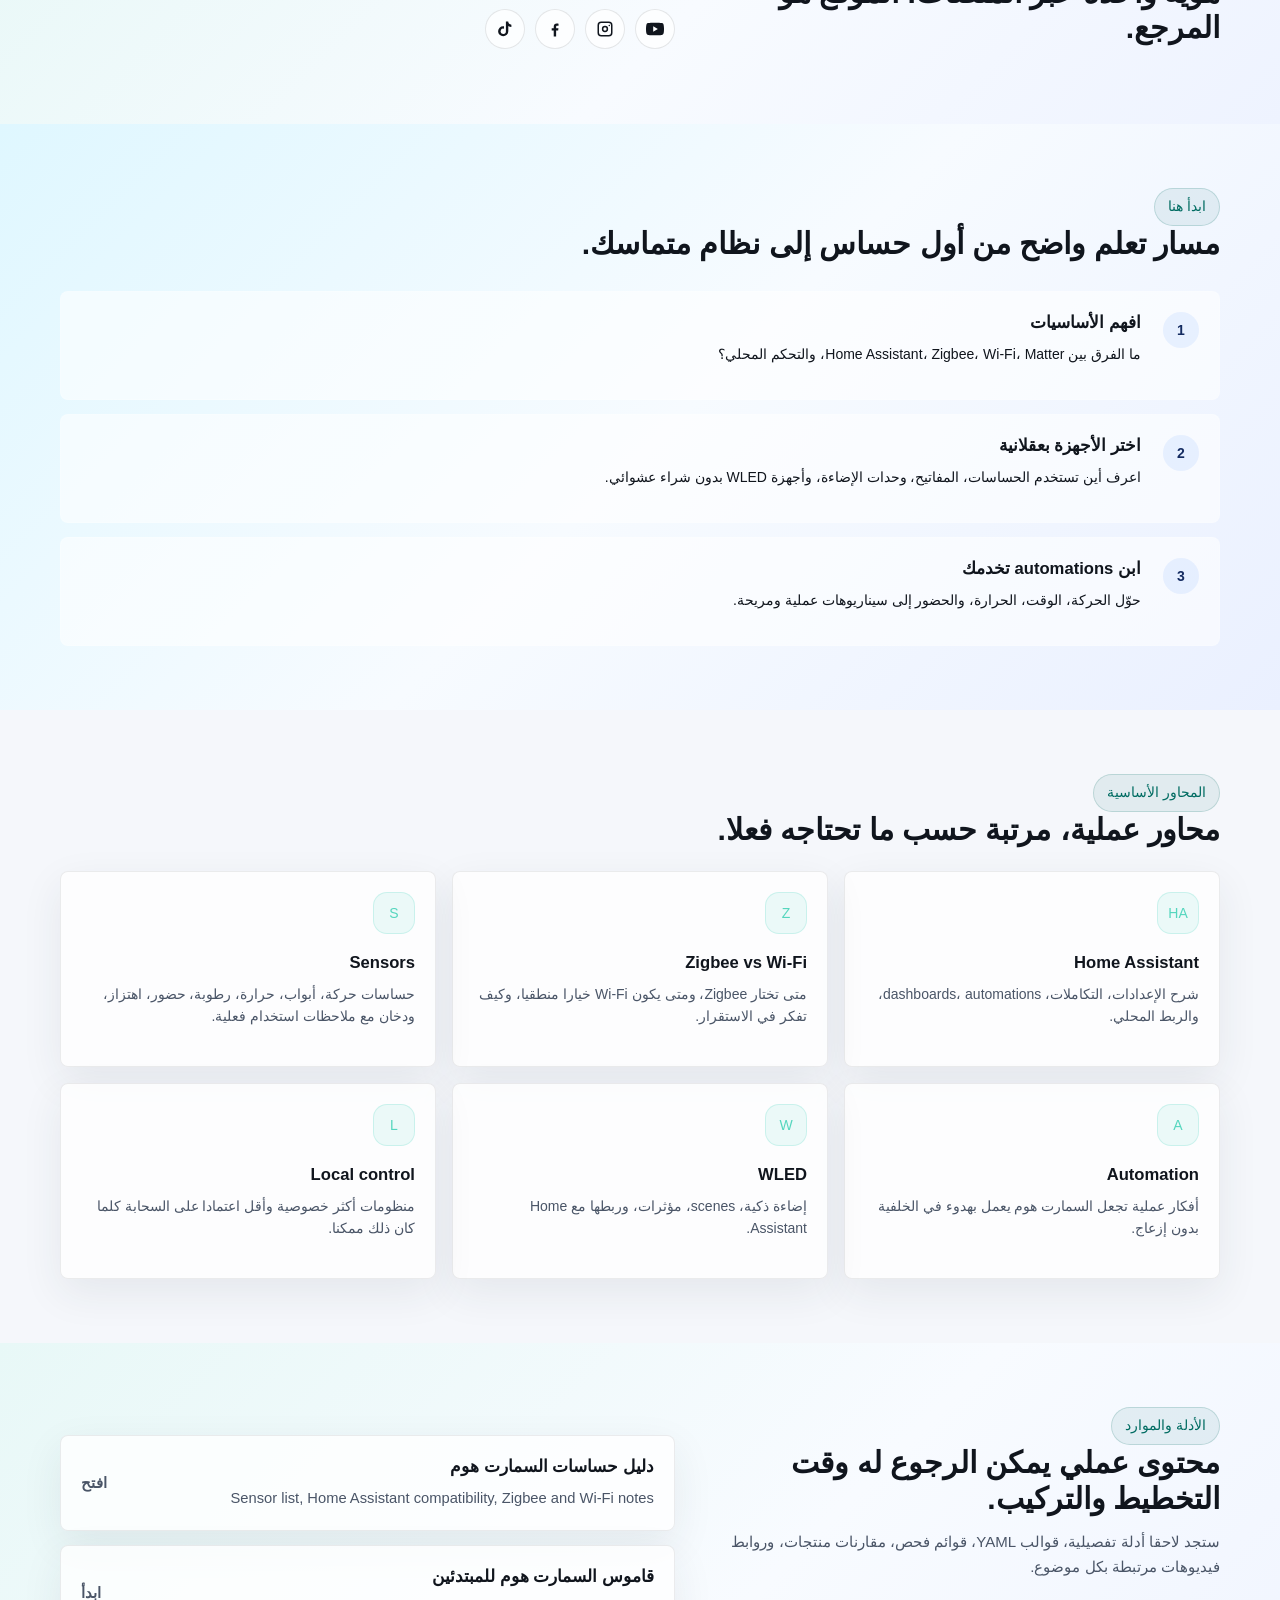
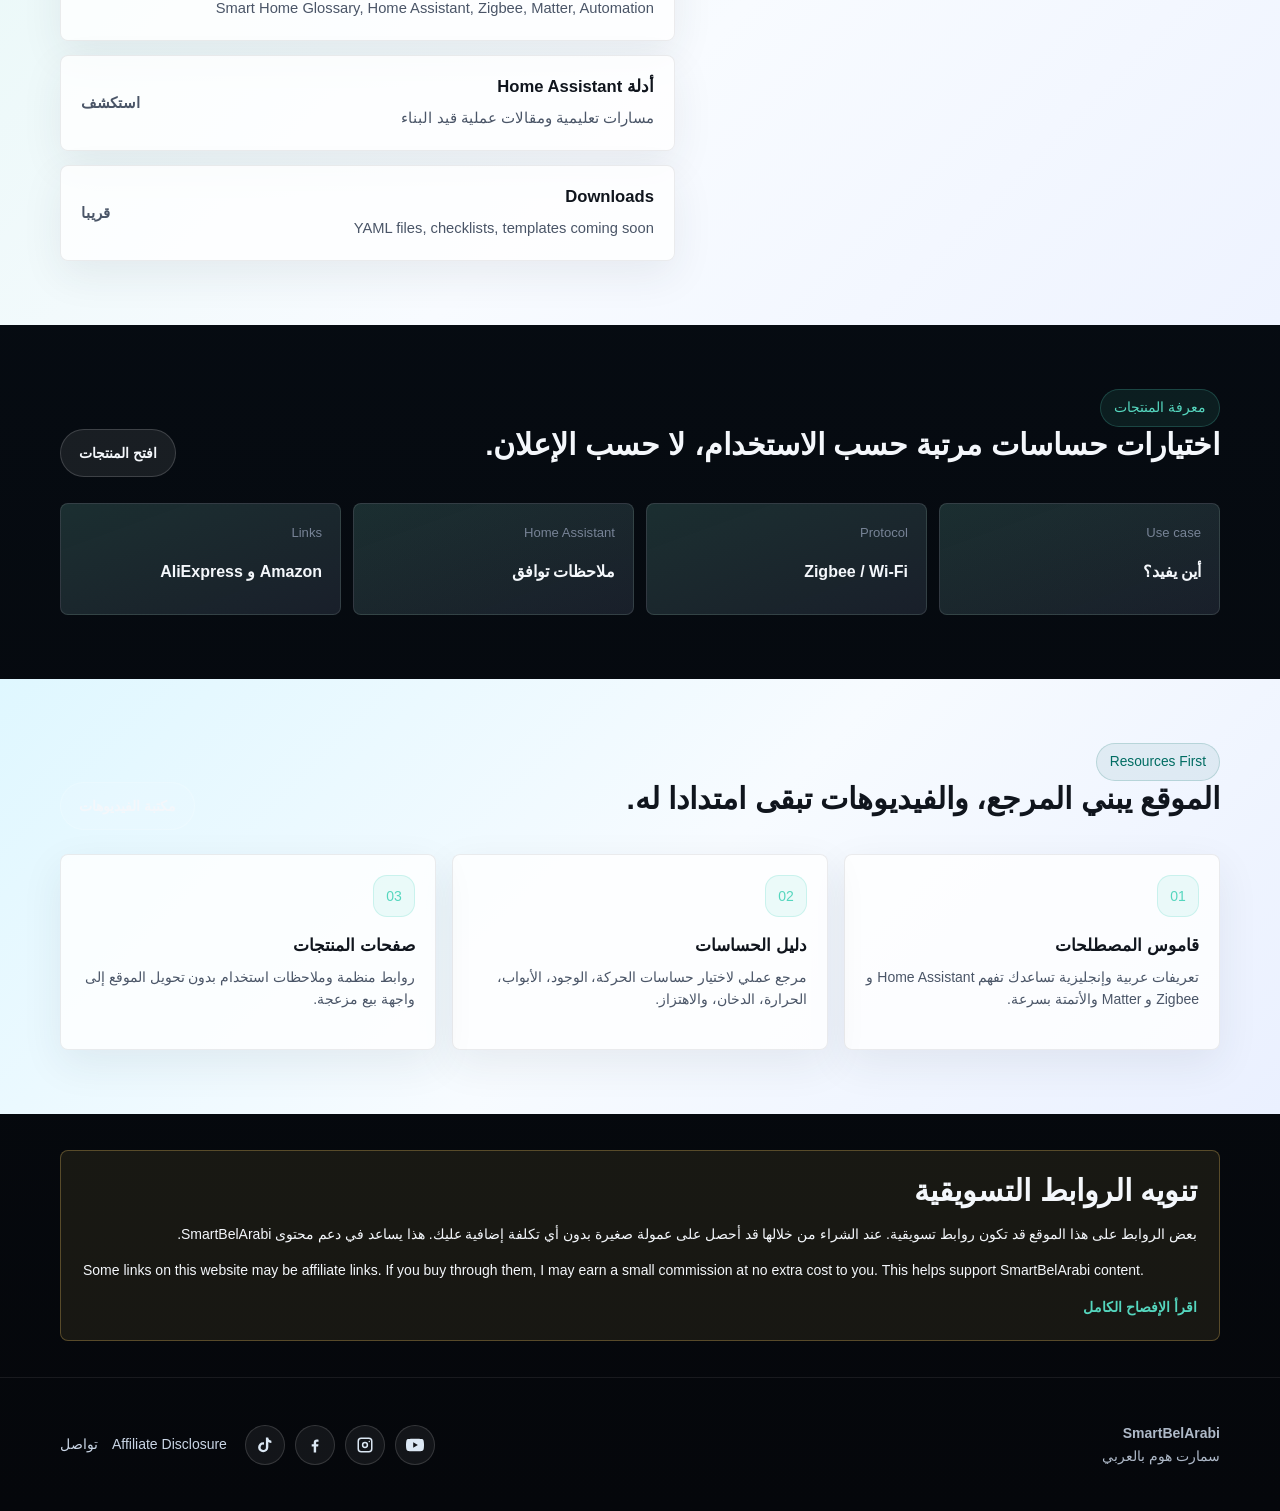
==== commit 99764856: "Refine homepage and product page visuals" ====
--- a/index.html
+++ b/index.html
@@ -32,18 +32,18 @@
         <div>
           <span class="eyebrow">منصة عربية للسمارت هوم العملي</span>
           <h1>سمارت هوم يفهمك، مش بس ينفذ أوامرك</h1>
-          <p class="lead">SmartBelArabi منصة عربية تساعدك تفهم وتبني سمارت هوم عملي باستخدام Home Assistant، Zigbee، Wi-Fi، الحساسات، WLED، التحكم المحلي، والأتمتة بطريقة واضحة وذكية.</p>
+          <p class="lead">منصة عربية premium لتصميم سمارت هوم عملي: Home Assistant، Zigbee، Wi-Fi، حساسات، WLED، تحكم محلي، وأتمتة تخدم الحياة اليومية بهدوء.</p>
           <div class="actions">
             <a class="button primary" href="pages/start-here.html">ابدأ من هنا</a>
             <a class="button" href="guides/index.html">استكشف الأدلة</a>
-            <a class="button ghost" href="resources/index.html">شاهد آخر الموارد</a>
+            <a class="button ghost" href="products/index.html">المنتجات المختارة</a>
           </div>
         </div>
         <div class="device-stage" aria-hidden="true">
           <div class="device-panel">
             <div class="device-screen">
               <div class="screen-top"><span>Home Assistant</span><span class="status-dot"></span></div>
-              <div class="metric"><strong>24°</strong><span>غرفة المعيشة مستقرة، الإضاءة جاهزة للمساء</span></div>
+              <div class="metric"><strong>24°</strong><span>غرفة المعيشة مستقرة. الإضاءة جاهزة للمساء.</span></div>
               <div class="mini-grid">
                 <div class="mini-card"><span>Zigbee</span><strong>18 جهاز</strong></div>
                 <div class="mini-card"><span>Local control</span><strong>نشط</strong></div>
@@ -60,10 +60,25 @@
       <div class="section-inner split">
         <div>
           <span class="eyebrow">ما هو SmartBelArabi؟</span>
-          <h2>مرجع عربي هادئ وواضح لتصميم سمارت هوم يعتمد عليه.</h2>
-        </div>
-        <div>
-          <p class="section-copy">الفكرة ليست تجميع أجهزة كثيرة فقط. الهدف هو فهم المنظومة: اختيار البروتوكول المناسب، ربط الأجهزة بطريقة مستقرة، بناء automations مفيدة، والحفاظ على الخصوصية قدر الإمكان. الفيديوهات جزء من المنصة، لكن الموقع هو الوجهة الأساسية للأدلة، الموارد، المقارنات، والملفات القابلة للتحميل لاحقا.</p>
+          <h2>مرجع عربي هادئ لتصميم منظومة سمارت هوم يعتمد عليها.</h2>
+        </div>
+        <div>
+          <p class="section-copy">الفكرة ليست تجميع أجهزة كثيرة. الهدف هو اختيار بروتوكول مناسب، ربط مستقر، automations مفيدة، وخصوصية أعلى كلما أمكن. الفيديوهات جزء من المنصة، لكن الموقع هو الوجهة الأساسية للأدلة، الموارد، المقارنات، والملفات القابلة للتحميل.</p>
+        </div>
+      </div>
+    </section>
+
+    <section class="section visual-band">
+      <div class="section-inner visual-grid">
+        <div>
+          <span class="eyebrow">طريقة التفكير</span>
+          <h2>من قرار الشراء إلى automation يعمل بدون استعراض.</h2>
+          <p class="section-copy">كل موضوع يتحول إلى مسار واضح: ماذا أشتري؟ أين أركبه؟ كيف أربطه؟ ومتى يكون الحل المحلي أفضل من الاعتماد على السحابة؟</p>
+        </div>
+        <div class="flow-panel" aria-hidden="true">
+          <div class="flow-card is-lit"><span>01</span><strong>اختيار الجهاز</strong><em>Zigbee / Wi-Fi / Matter</em></div>
+          <div class="flow-card"><span>02</span><strong>الربط المحلي</strong><em>Home Assistant</em></div>
+          <div class="flow-card is-warm"><span>03</span><strong>أتمتة يومية</strong><em>Motion, Presence, Scenes</em></div>
         </div>
       </div>
     </section>
@@ -72,15 +87,15 @@
       <div class="section-inner split">
         <div>
           <span class="eyebrow">عن SmartBelArabi</span>
-          <h2>هوية واحدة عبر YouTube و Instagram و Facebook و TikTok.</h2>
-        </div>
-        <div>
-          <p class="section-copy">SmartBelArabi يركز على بناء سمارت هوم يعتمد على نفسه قدر الإمكان: تحكم محلي، أتمتة قوية، وحلول عملية بدون الاعتماد الكامل على التطبيقات أو السحابة. المحتوى يبدأ من التجربة اليومية: الحساسات، الفرق بين Zigbee و Wi-Fi، Home Assistant، Alexa، والأفكار التي تجعل النظام مريحا فعلا.</p>
-          <div class="social-links" aria-label="روابط SmartBelArabi الاجتماعية">
-            <a href="https://www.youtube.com/@smartbelarabi">YouTube</a>
-            <a href="https://instagram.com/smartbelarabi">Instagram</a>
-            <a href="https://www.facebook.com/smartBelArabi">Facebook</a>
-            <a href="https://www.tiktok.com/@smarthomebelarabi?_r=1&_t=ZS-96xCfoLJYSC">TikTok</a>
+          <h2>هوية واحدة عبر المنصات. الموقع هو المرجع.</h2>
+        </div>
+        <div>
+          <p class="section-copy">المحتوى يبدأ من التجربة اليومية: الحساسات، الفرق بين Zigbee و Wi-Fi، Home Assistant، Alexa، والأفكار التي تجعل النظام مريحا فعلا.</p>
+          <div class="social-icon-links social-links" aria-label="روابط SmartBelArabi الاجتماعية">
+            <a class="social-icon social-youtube" href="https://www.youtube.com/@smartbelarabi" aria-label="YouTube"><svg viewBox="0 0 24 24" aria-hidden="true"><path d="M23.5 6.2a3 3 0 0 0-2.1-2.1C19.5 3.6 12 3.6 12 3.6s-7.5 0-9.4.5A3 3 0 0 0 .5 6.2 31 31 0 0 0 0 12a31 31 0 0 0 .5 5.8 3 3 0 0 0 2.1 2.1c1.9.5 9.4.5 9.4.5s7.5 0 9.4-.5a3 3 0 0 0 2.1-2.1A31 31 0 0 0 24 12a31 31 0 0 0-.5-5.8zM9.6 15.6V8.4L15.8 12l-6.2 3.6z"/></svg></a>
+            <a class="social-icon social-instagram" href="https://instagram.com/smartbelarabi" aria-label="Instagram"><svg viewBox="0 0 24 24" aria-hidden="true"><path d="M7 2h10a5 5 0 0 1 5 5v10a5 5 0 0 1-5 5H7a5 5 0 0 1-5-5V7a5 5 0 0 1 5-5zm0 2a3 3 0 0 0-3 3v10a3 3 0 0 0 3 3h10a3 3 0 0 0 3-3V7a3 3 0 0 0-3-3H7zm5 3.8A4.2 4.2 0 1 1 12 16.2 4.2 4.2 0 0 1 12 7.8zm0 2A2.2 2.2 0 1 0 12 14.2 2.2 2.2 0 0 0 12 9.8zM17.7 6.3a1 1 0 1 1-1 1 1 1 0 0 1 1-1z"/></svg></a>
+            <a class="social-icon social-facebook" href="https://www.facebook.com/smartBelArabi" aria-label="Facebook"><svg viewBox="0 0 24 24" aria-hidden="true"><path d="M13.5 22v-8h2.7l.4-3h-3.1V9.1c0-.9.2-1.5 1.5-1.5h1.7V4.9c-.3 0-1.3-.1-2.4-.1-2.4 0-4 1.5-4 4.1V11H7.6v3h2.7v8h3.2z"/></svg></a>
+            <a class="social-icon social-tiktok" href="https://www.tiktok.com/@smarthomebelarabi?_r=1&_t=ZS-96xCfoLJYSC" aria-label="TikTok"><svg viewBox="0 0 24 24" aria-hidden="true"><path d="M16.3 2c.3 2.5 1.7 4 4.2 4.2v3.2a7.7 7.7 0 0 1-4.1-1.3v6.9A6.8 6.8 0 1 1 9.6 8.2c.4 0 .7 0 1.1.1v3.4a3.5 3.5 0 1 0 2.5 3.3V2h3.1z"/></svg></a>
           </div>
         </div>
       </div>
@@ -89,7 +104,7 @@
     <section class="section blue-surface">
       <div class="section-inner">
         <span class="eyebrow">ابدأ هنا</span>
-        <h2>مسار تعلم واضح من أول جهاز إلى نظام متماسك.</h2>
+        <h2>مسار تعلم واضح من أول حساس إلى نظام متماسك.</h2>
         <ol class="number-list">
           <li><div><h3>افهم الأساسيات</h3><p>ما الفرق بين Home Assistant، Zigbee، Wi-Fi، Matter، والتحكم المحلي؟</p></div></li>
           <li><div><h3>اختر الأجهزة بعقلانية</h3><p>اعرف أين تستخدم الحساسات، المفاتيح، وحدات الإضاءة، وأجهزة WLED بدون شراء عشوائي.</p></div></li>
@@ -101,7 +116,7 @@
     <section class="section light-surface">
       <div class="section-inner">
         <span class="eyebrow">المحاور الأساسية</span>
-        <h2>كل ما تحتاجه لبناء سمارت هوم أذكى وأكثر استقرارا.</h2>
+        <h2>محاور عملية، مرتبة حسب ما تحتاجه فعلا.</h2>
         <div class="card-grid">
           <article class="card"><div class="icon">HA</div><h3>Home Assistant</h3><p>شرح الإعدادات، التكاملات، dashboards، automations، والربط المحلي.</p></article>
           <article class="card"><div class="icon">Z</div><h3>Zigbee vs Wi-Fi</h3><p>متى تختار Zigbee، ومتى يكون Wi-Fi خيارا منطقيا، وكيف تفكر في الاستقرار.</p></article>
@@ -131,40 +146,36 @@
 
     <section class="section">
       <div class="section-inner">
-        <span class="eyebrow">معرفة المنتجات</span>
-        <h2>توصيات بدون ضجيج وبدون شكل affiliate blog.</h2>
-        <p class="section-copy">صفحات المنتجات ستبنى حول الاستخدام الحقيقي: ما هو المنتج، أين تستخدمه، هل يعمل مع Home Assistant، ما نوع الاتصال، المميزات، العيوب، من يناسبه، ومن الأفضل أن يتجنبه.</p>
-        <div class="tag-row">
-          <span class="tag">Use cases</span>
-          <span class="tag">Pros and cons</span>
-          <span class="tag">Home Assistant</span>
-          <span class="tag">Related automations</span>
-          <span class="tag">Amazon</span>
-          <span class="tag">AliExpress</span>
+        <div class="section-head">
+          <div>
+            <span class="eyebrow">معرفة المنتجات</span>
+            <h2>اختيارات حساسات مرتبة حسب الاستخدام، لا حسب الإعلان.</h2>
+          </div>
+          <a class="button" href="products/index.html">افتح المنتجات</a>
+        </div>
+        <div class="feature-strip">
+          <div><span>Use case</span><strong>أين يفيد؟</strong></div>
+          <div><span>Protocol</span><strong>Zigbee / Wi-Fi</strong></div>
+          <div><span>Home Assistant</span><strong>ملاحظات توافق</strong></div>
+          <div><span>Links</span><strong>Amazon و AliExpress</strong></div>
         </div>
       </div>
     </section>
 
     <section class="section blue-surface">
       <div class="section-inner">
-        <span class="eyebrow">Videos & Resources</span>
-        <h2>من أحدث فيديوهات SmartBelArabi.</h2>
-        <p class="section-copy">هذا القسم يعرض موضوعات منشورة فعلا على القناة، حتى يبقى الموقع متصل بالمحتوى الحقيقي وليس وعودا عامة.</p>
-        <div class="video-grid">
-          <article class="video-card">
-            <img src="https://i.ytimg.com/vi/VCcr8wxcW9g/hqdefault.jpg" alt="سنسورز الـ 10$: القطع الأساسية في السمارت هوم">
-            <div class="video-body"><div class="meta-line"><span class="tag">Sensors</span><span>من القناة</span></div><h3>سنسورز الـ 10$: القطع الأساسية في السمارت هوم</h3><p>حساسات بسيطة يمكن أن تكون أساس automations مفيدة.</p><a class="placeholder-link" href="https://www.youtube.com/watch?v=VCcr8wxcW9g">شاهد على YouTube</a></div>
-          </article>
-          <article class="video-card">
-            <img src="https://i.ytimg.com/vi/bqCfHTA_Wx0/hqdefault.jpg" alt="أوتوميشنز بسيطة غيرت حياتي في السمارت هوم">
-            <div class="video-body"><div class="meta-line"><span class="tag">Automation</span><span>من القناة</span></div><h3>أوتوميشنز بسيطة غيرت حياتي في السمارت هوم</h3><p>أفكار عملية تجعل النظام يعمل بهدوء في الخلفية.</p><a class="placeholder-link" href="https://www.youtube.com/watch?v=bqCfHTA_Wx0">شاهد على YouTube</a></div>
-          </article>
-          <article class="video-card">
-            <img src="https://i.ytimg.com/vi/kyB3GU2MaBA/hqdefault.jpg" alt="الفرق الحقيقي بين Zigbee و Wi-Fi في السمارت هوم">
-            <div class="video-body"><div class="meta-line"><span class="tag">Zigbee vs Wi-Fi</span><span>من القناة</span></div><h3>الفرق الحقيقي بين Zigbee و Wi-Fi في السمارت هوم</h3><p>متى تختار Zigbee ومتى يكون Wi-Fi مناسبا.</p><a class="placeholder-link" href="https://www.youtube.com/watch?v=kyB3GU2MaBA">شاهد على YouTube</a></div>
-          </article>
-        </div>
-        <div class="actions"><a class="button" href="pages/videos.html">افتح كل الفيديوهات</a></div>
+        <div class="section-head">
+          <div>
+            <span class="eyebrow">Resources First</span>
+            <h2>الموقع يبني المرجع، والفيديوهات تبقى امتدادا له.</h2>
+          </div>
+          <a class="button" href="pages/videos.html">مكتبة الفيديوهات</a>
+        </div>
+        <div class="card-grid">
+          <article class="card"><div class="icon">01</div><h3>قاموس المصطلحات</h3><p>تعريفات عربية وإنجليزية تساعدك تفهم Home Assistant و Zigbee و Matter والأتمتة بسرعة.</p></article>
+          <article class="card"><div class="icon">02</div><h3>دليل الحساسات</h3><p>مرجع عملي لاختيار حساسات الحركة، الوجود، الأبواب، الحرارة، الدخان، والاهتزاز.</p></article>
+          <article class="card"><div class="icon">03</div><h3>صفحات المنتجات</h3><p>روابط منظمة وملاحظات استخدام بدون تحويل الموقع إلى واجهة بيع مزعجة.</p></article>
+        </div>
       </div>
     </section>
 
--- a/style.css
+++ b/style.css
@@ -33,8 +33,8 @@
     radial-gradient(circle at 84% 18%, rgba(121, 168, 255, 0.14), transparent 32rem),
     linear-gradient(180deg, #05070b 0%, #071019 46%, #05070b 100%);
   color: var(--text);
-  font-size: 14.5px;
-  line-height: 1.62;
+  font-size: 14px;
+  line-height: 1.6;
   overflow-x: hidden;
 }
 
@@ -70,7 +70,7 @@
 }
 
 .nav-shell {
-  min-height: 76px;
+  min-height: 72px;
   display: flex;
   align-items: center;
   justify-content: space-between;
@@ -124,7 +124,7 @@
 
 .nav-links a {
   color: var(--muted);
-  font-size: 0.94rem;
+  font-size: 0.9rem;
   padding: 10px 12px;
   border-radius: 999px;
   transition: color 180ms ease, background 180ms ease, transform 180ms ease;
@@ -165,7 +165,7 @@
 
 .hero {
   position: relative;
-  min-height: calc(100vh - 76px);
+  min-height: clamp(640px, calc(86vh - 72px), 820px);
   display: grid;
   align-items: center;
   padding: 58px 0 36px;
@@ -200,34 +200,34 @@
 h1 {
   max-width: 850px;
   margin-bottom: 18px;
-  font-size: clamp(2.25rem, 4.6vw, 4.15rem);
-  line-height: 1.08;
+  font-size: clamp(2.15rem, 4.2vw, 3.85rem);
+  line-height: 1.1;
   letter-spacing: 0;
 }
 
 h2 {
   margin-bottom: 14px;
-  font-size: clamp(1.5rem, 2.75vw, 2.65rem);
-  line-height: 1.14;
+  font-size: clamp(1.45rem, 2.35vw, 2.3rem);
+  line-height: 1.18;
   letter-spacing: 0;
 }
 
 h3 {
   margin-bottom: 8px;
-  font-size: 1.12rem;
+  font-size: 1.04rem;
   line-height: 1.35;
 }
 
 .lead {
   max-width: 760px;
   color: #d5deea;
-  font-size: clamp(0.98rem, 1.3vw, 1.1rem);
+  font-size: clamp(0.98rem, 1.1vw, 1.06rem);
 }
 
 .section-copy {
   max-width: 760px;
   color: var(--muted);
-  font-size: 0.98rem;
+  font-size: 0.94rem;
 }
 
 .actions {
@@ -352,7 +352,7 @@
 }
 
 .section {
-  padding: 58px 0;
+  padding: 64px 0;
 }
 
 .section.compact {
@@ -372,6 +372,13 @@
 .blue-surface {
   background: linear-gradient(135deg, #dff7ff 0%, #f7fbff 52%, #eaf0ff 100%);
   color: #10151d;
+}
+
+.visual-band {
+  background:
+    linear-gradient(135deg, rgba(85, 214, 190, 0.08), rgba(121, 168, 255, 0.1)),
+    #071018;
+  border-block: 1px solid rgba(255, 255, 255, 0.08);
 }
 
 .light-surface .eyebrow,
@@ -426,6 +433,70 @@
   align-items: start;
 }
 
+.visual-grid {
+  display: grid;
+  grid-template-columns: minmax(0, 0.88fr) minmax(320px, 1.12fr);
+  gap: 44px;
+  align-items: center;
+}
+
+.flow-panel {
+  display: grid;
+  gap: 12px;
+}
+
+.flow-card {
+  min-height: 96px;
+  display: grid;
+  grid-template-columns: auto 1fr;
+  gap: 10px 16px;
+  align-items: center;
+  padding: 18px;
+  border: 1px solid rgba(255, 255, 255, 0.11);
+  border-radius: var(--radius);
+  background: rgba(255, 255, 255, 0.055);
+  box-shadow: 0 18px 58px rgba(0, 0, 0, 0.16);
+}
+
+.flow-card span {
+  grid-row: span 2;
+  width: 38px;
+  height: 38px;
+  display: grid;
+  place-items: center;
+  border-radius: 50%;
+  color: #08110f;
+  background: var(--accent);
+  font-weight: 800;
+}
+
+.flow-card strong {
+  font-size: 1.08rem;
+}
+
+.flow-card em {
+  color: var(--muted);
+  font-style: normal;
+  font-size: 0.86rem;
+}
+
+.flow-card.is-lit {
+  margin-inline-start: 8%;
+  background: linear-gradient(135deg, rgba(85, 214, 190, 0.16), rgba(255, 255, 255, 0.055));
+}
+
+.flow-card.is-warm {
+  margin-inline-start: 16%;
+  background: linear-gradient(135deg, rgba(255, 209, 102, 0.14), rgba(255, 255, 255, 0.055));
+}
+
+.section-head {
+  display: grid;
+  grid-template-columns: minmax(0, 1fr) auto;
+  gap: 24px;
+  align-items: end;
+}
+
 .card-grid {
   display: grid;
   grid-template-columns: repeat(3, minmax(0, 1fr));
@@ -440,6 +511,10 @@
   background: var(--panel);
   padding: 20px;
   box-shadow: 0 12px 36px rgba(0, 0, 0, 0.18);
+}
+
+.card {
+  min-height: 196px;
 }
 
 .card p,
@@ -469,29 +544,48 @@
 .product-card::before {
   content: "";
   display: block;
-  height: 7px;
+  height: 5px;
   background: linear-gradient(90deg, var(--accent), var(--accent-2));
   opacity: 0.75;
 }
 
 .product-media {
-  min-height: 138px;
+  min-height: 172px;
   display: grid;
   place-items: center;
   background:
-    radial-gradient(circle at 28% 20%, rgba(85, 214, 190, 0.18), transparent 13rem),
-    linear-gradient(135deg, rgba(255, 255, 255, 0.08), rgba(121, 168, 255, 0.09)),
+    radial-gradient(circle at 28% 22%, rgba(85, 214, 190, 0.2), transparent 12rem),
+    linear-gradient(135deg, rgba(255, 255, 255, 0.09), rgba(121, 168, 255, 0.1)),
     #0a121c;
   border-bottom: 1px solid rgba(255, 255, 255, 0.08);
+  position: relative;
+  overflow: hidden;
+}
+
+.product-media::before {
+  content: "";
+  position: absolute;
+  inset: auto 16% 18px;
+  height: 18px;
+  border-radius: 50%;
+  background: rgba(0, 0, 0, 0.28);
+  filter: blur(12px);
+}
+
+.product-media > * {
+  z-index: 1;
 }
 
 .device-shape {
   position: relative;
-  width: 82px;
-  height: 82px;
-  border: 2px solid rgba(255, 255, 255, 0.72);
-  background: linear-gradient(145deg, rgba(255, 255, 255, 0.2), rgba(255, 255, 255, 0.04));
-  box-shadow: 0 18px 48px rgba(0, 0, 0, 0.32), inset 0 1px 0 rgba(255, 255, 255, 0.32);
+  width: 92px;
+  height: 92px;
+  border: 1px solid rgba(255, 255, 255, 0.76);
+  background:
+    linear-gradient(145deg, rgba(255, 255, 255, 0.9), rgba(222, 231, 238, 0.72) 54%, rgba(170, 187, 201, 0.54)),
+    rgba(255, 255, 255, 0.5);
+  box-shadow: 0 28px 68px rgba(0, 0, 0, 0.36), inset 0 1px 0 rgba(255, 255, 255, 0.86);
+  color: #0a9c8b;
 }
 
 .device-shape::before,
@@ -499,7 +593,76 @@
   content: "";
   position: absolute;
   background: currentColor;
-  color: var(--accent);
+}
+
+.signal-rings,
+.presence-zone,
+.motion-beam,
+.safety-halo,
+.magnet-piece,
+.temp-reading {
+  position: absolute;
+}
+
+.signal-rings {
+  width: 136px;
+  height: 136px;
+  border: 1px solid rgba(85, 214, 190, 0.26);
+  border-radius: 26px;
+  transform: rotate(-8deg);
+}
+
+.presence-zone,
+.safety-halo {
+  width: 152px;
+  height: 152px;
+  border: 1px solid rgba(121, 168, 255, 0.26);
+  border-radius: 50%;
+}
+
+.motion-beam {
+  width: 170px;
+  height: 92px;
+  border: 1px solid rgba(85, 214, 190, 0.24);
+  border-radius: 999px;
+  transform: rotate(-14deg);
+}
+
+.magnet-piece {
+  width: 22px;
+  height: 78px;
+  margin-inline-start: 122px;
+  border-radius: 10px;
+  background: rgba(237, 244, 249, 0.88);
+  box-shadow: 0 18px 44px rgba(0, 0, 0, 0.28);
+}
+
+.temp-reading {
+  margin-top: 8px;
+  color: #0c1720;
+  font-size: 1.08rem;
+  font-weight: 800;
+}
+
+.media-door {
+  background:
+    radial-gradient(circle at 34% 18%, rgba(121, 168, 255, 0.24), transparent 12rem),
+    linear-gradient(135deg, rgba(255, 255, 255, 0.1), rgba(85, 214, 190, 0.08)),
+    #0a121c;
+}
+
+.media-presence {
+  background:
+    radial-gradient(circle at 50% 48%, rgba(121, 168, 255, 0.22), transparent 11rem),
+    linear-gradient(135deg, rgba(255, 255, 255, 0.08), rgba(85, 214, 190, 0.1)),
+    #0a121c;
+}
+
+.media-temp {
+  background:
+    radial-gradient(circle at 70% 24%, rgba(255, 209, 102, 0.2), transparent 11rem),
+    linear-gradient(135deg, rgba(255, 255, 255, 0.1), rgba(121, 168, 255, 0.08)),
+    #0a121c;
 }
 
 .shape-vibration {
@@ -523,7 +686,7 @@
 }
 
 .shape-door {
-  width: 92px;
+  width: 82px;
   border-radius: 18px;
 }
 
@@ -587,8 +750,8 @@
 }
 
 .shape-temp {
-  width: 96px;
-  height: 72px;
+  width: 110px;
+  height: 78px;
   border-radius: 18px;
 }
 
@@ -644,6 +807,10 @@
   grid-template-columns: 1fr;
   gap: 9px;
   margin-top: 14px;
+}
+
+.buy-links > div {
+  display: block;
 }
 
 .buy-link {
@@ -654,7 +821,7 @@
   min-height: 40px;
   padding: 8px 13px;
   border: 1px solid var(--line);
-  border-radius: 14px;
+  border-radius: var(--radius);
   color: #dce8f4;
   background: rgba(255, 255, 255, 0.06);
   font-weight: 700;
@@ -701,6 +868,36 @@
 .product-body p {
   font-size: 0.9rem;
   line-height: 1.58;
+}
+
+.spec-list {
+  display: grid;
+  grid-template-columns: repeat(2, minmax(0, 1fr));
+  gap: 8px;
+  margin: 16px 0 0;
+}
+
+.spec-list div {
+  padding: 10px;
+  border: 1px solid rgba(255, 255, 255, 0.09);
+  border-radius: var(--radius);
+  background: rgba(255, 255, 255, 0.045);
+}
+
+.spec-list dt,
+.spec-list dd {
+  margin: 0;
+}
+
+.spec-list dt {
+  color: var(--quiet);
+  font-size: 0.74rem;
+}
+
+.spec-list dd {
+  color: #dce8f4;
+  font-size: 0.84rem;
+  font-weight: 700;
 }
 
 .meta-line {
@@ -714,22 +911,7 @@
 }
 
 .social-links {
-  display: flex;
-  flex-wrap: wrap;
-  gap: 10px;
   margin-top: 24px;
-}
-
-.social-links a {
-  display: inline-flex;
-  align-items: center;
-  justify-content: center;
-  min-height: 40px;
-  padding: 9px 13px;
-  border: 1px solid var(--line);
-  border-radius: 999px;
-  color: #dce8f4;
-  background: rgba(255, 255, 255, 0.06);
 }
 
 .social-icon-links {
@@ -767,6 +949,25 @@
   outline: none;
 }
 
+.mist-surface .social-icon,
+.light-surface .social-icon,
+.blue-surface .social-icon {
+  color: #10151d;
+  border-color: rgba(16, 21, 29, 0.1);
+  background: rgba(255, 255, 255, 0.72);
+}
+
+.mist-surface .social-icon:hover,
+.mist-surface .social-icon:focus-visible,
+.light-surface .social-icon:hover,
+.light-surface .social-icon:focus-visible,
+.blue-surface .social-icon:hover,
+.blue-surface .social-icon:focus-visible {
+  color: #06100f;
+  border-color: transparent;
+  background: linear-gradient(135deg, var(--accent), #b7fff1);
+}
+
 .contact-layout {
   display: grid;
   grid-template-columns: minmax(0, 0.9fr) minmax(320px, 1.1fr);
@@ -968,7 +1169,7 @@
   padding: 20px;
   border: 1px solid var(--line);
   border-radius: var(--radius);
-  background: rgba(255, 255, 255, 0.055);
+  background: rgba(255, 255, 255, 0.56);
 }
 
 .number-list li::before {
@@ -979,8 +1180,37 @@
   place-items: center;
   border-radius: 50%;
   background: rgba(121, 168, 255, 0.14);
-  color: #bcd1ff;
+  color: #142b61;
   font-weight: 800;
+}
+
+.feature-strip {
+  display: grid;
+  grid-template-columns: repeat(4, minmax(0, 1fr));
+  gap: 12px;
+  margin-top: 26px;
+}
+
+.feature-strip div {
+  min-height: 112px;
+  padding: 18px;
+  border: 1px solid rgba(255, 255, 255, 0.11);
+  border-radius: var(--radius);
+  background:
+    linear-gradient(160deg, rgba(85, 214, 190, 0.12), rgba(121, 168, 255, 0.06)),
+    rgba(255, 255, 255, 0.055);
+}
+
+.feature-strip span {
+  display: block;
+  color: var(--quiet);
+  font-size: 0.82rem;
+}
+
+.feature-strip strong {
+  display: block;
+  margin-top: 16px;
+  font-size: 1rem;
 }
 
 .band {
@@ -1028,11 +1258,11 @@
 }
 
 .page-hero {
-  padding: 64px 0 42px;
+  padding: 68px 0 44px;
 }
 
 .page-hero h1 {
-  font-size: clamp(2.25rem, 4.7vw, 4.4rem);
+  font-size: clamp(2.05rem, 4.2vw, 3.75rem);
 }
 
 .breadcrumbs {
@@ -1154,7 +1384,7 @@
 
   .nav-links {
     position: absolute;
-    inset: 76px 20px auto 20px;
+    inset: 72px 20px auto 20px;
     display: none;
     flex-direction: column;
     align-items: stretch;
@@ -1175,6 +1405,7 @@
 
   .hero-grid,
   .split,
+  .visual-grid,
   .contact-layout {
     grid-template-columns: 1fr;
   }
@@ -1194,6 +1425,15 @@
     grid-template-columns: repeat(2, minmax(0, 1fr));
   }
 
+  .feature-strip {
+    grid-template-columns: repeat(2, minmax(0, 1fr));
+  }
+
+  .section-head {
+    grid-template-columns: 1fr;
+    align-items: start;
+  }
+
   .glossary-tools {
     grid-template-columns: 1fr;
   }
@@ -1211,19 +1451,19 @@
 
   .hero,
   .section {
-    padding: 62px 0;
+    padding: 54px 0;
   }
 
   h1 {
-    font-size: clamp(2.65rem, 14vw, 4rem);
+    font-size: clamp(2.05rem, 10vw, 3.2rem);
   }
 
   h2 {
-    font-size: clamp(2rem, 9vw, 3rem);
+    font-size: clamp(1.55rem, 7.5vw, 2.35rem);
   }
 
   .lead {
-    font-size: 1.05rem;
+    font-size: 1rem;
   }
 
   .actions,
@@ -1232,6 +1472,25 @@
     display: grid;
     grid-template-columns: 1fr;
   }
+
+  .card-grid,
+  .video-grid,
+  .product-grid,
+  .glossary-grid,
+  .feature-strip,
+  .spec-list {
+    grid-template-columns: 1fr;
+  }
+
+  .flow-card,
+  .flow-card.is-lit,
+  .flow-card.is-warm {
+    margin-inline-start: 0;
+  }
+
+  .product-media {
+    min-height: 154px;
+  }
 }
 
 @media (max-width: 700px) {
